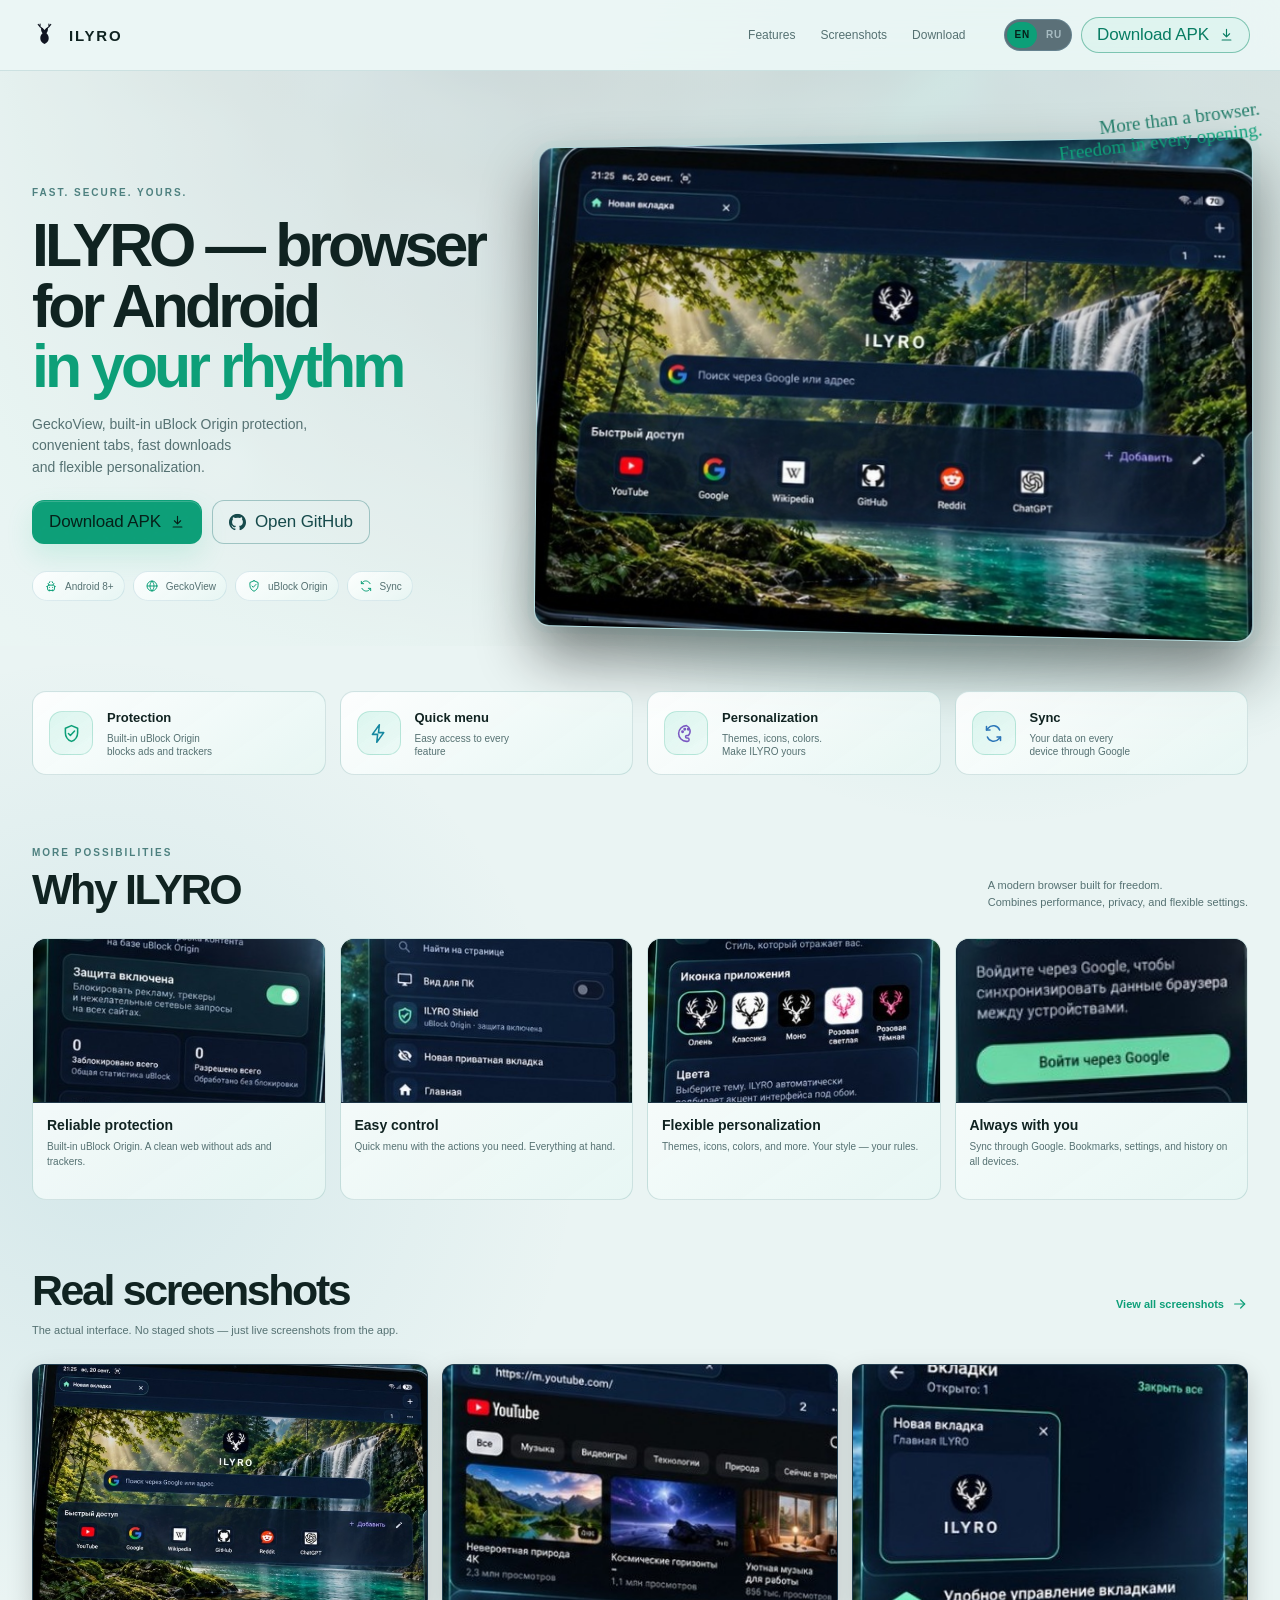
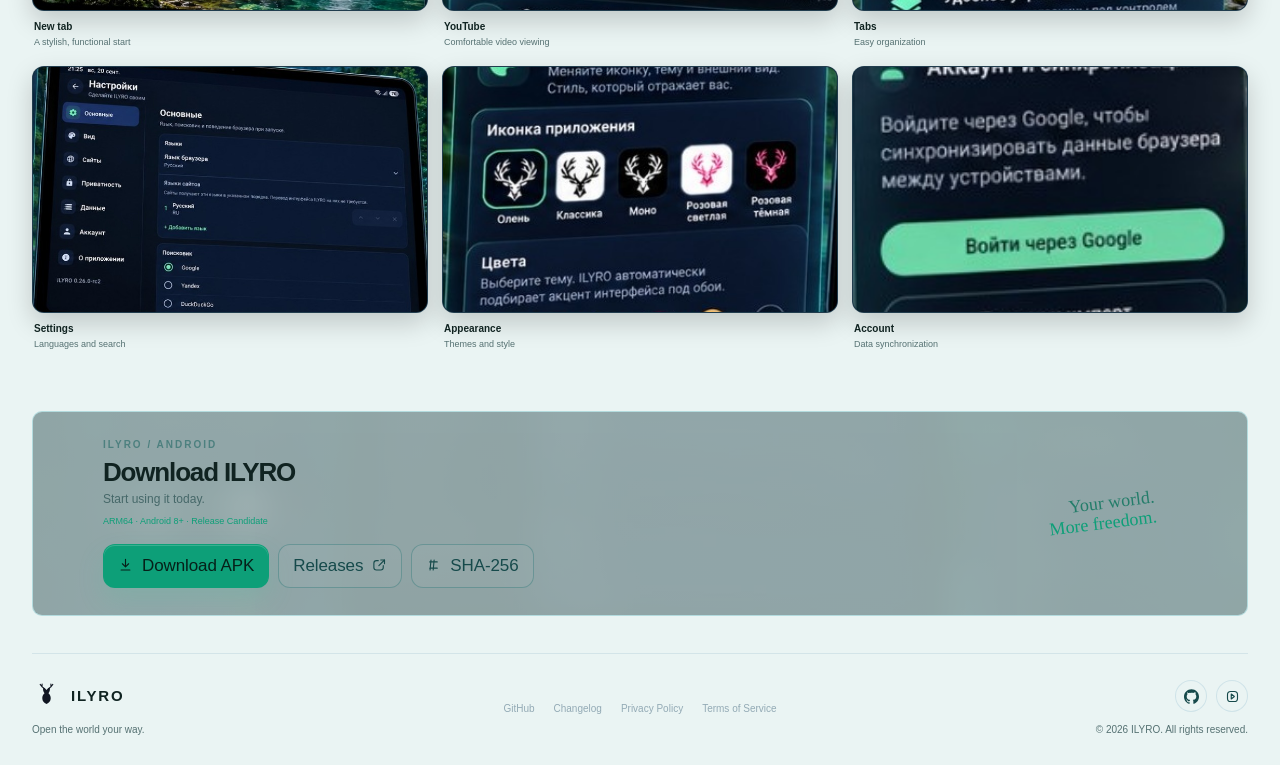
==== docs/index.html @ 834ec8f9 "Make website APK buttons resolve the latest release" ====
<!doctype html>
<html lang="en">
  <head>
    <meta charset="utf-8" />
    <meta name="viewport" content="width=device-width, initial-scale=1" />
    <meta name="theme-color" content="#061723" />
    <meta
      name="description"
      content="ILYRO — an Android browser with GeckoView, built-in uBlock Origin protection, flexible customization, and sync."
      data-i18n-content="meta.description"
    />
    <meta property="og:title" content="ILYRO — a browser in your rhythm" data-i18n-content="meta.ogTitle" />
    <meta
      property="og:description"
      content="A fast, secure, customizable Android browser."
      data-i18n-content="meta.ogDescription"
    />
    <meta property="og:type" content="website" />
    <meta property="og:image" content="assets/ilyro-browser-home.jpg" />
    <meta name="twitter:card" content="summary_large_image" />
    <title data-i18n="meta.title">ILYRO — a browser in your rhythm</title>
    <link rel="icon" href="favicon.svg" type="image/svg+xml" />
    <link rel="stylesheet" href="styles.css?v=20260921-icon-system-1" />
    <script>
      document.documentElement.classList.add('js');
    </script>
  </head>
  <body class="home-page">
    <svg class="icon-sprite" aria-hidden="true" focusable="false">
      <symbol id="icon-download" viewBox="0 0 24 24">
        <path d="M12 3v11"></path><path d="m7 10 5 5 5-5"></path><path d="M5 20h14"></path>
      </symbol>
      <symbol id="icon-arrow-right" viewBox="0 0 24 24">
        <path d="M4 12h15"></path><path d="m13 6 6 6-6 6"></path>
      </symbol>
      <symbol id="icon-arrow-up-right" viewBox="0 0 24 24">
        <path d="M14 4h6v6"></path><path d="m20 4-9 9"></path><path d="M18 13v3a4 4 0 0 1-4 4H7a4 4 0 0 1-4-4v-7a4 4 0 0 1 4-4h3"></path>
      </symbol>
      <symbol id="icon-github" viewBox="0 0 24 24">
        <path fill="currentColor" d="M12 .297c-6.63 0-12 5.373-12 12 0 5.303 3.438 9.8 8.205 11.385.6.113.82-.258.82-.577 0-.285-.01-1.04-.015-2.04-3.338.724-4.042-1.61-4.042-1.61-.546-1.387-1.333-1.756-1.333-1.756-1.089-.744.084-.729.084-.729 1.205.084 1.84 1.236 1.84 1.236 1.07 1.835 2.809 1.305 3.495.998.108-.776.418-1.305.762-1.605-2.665-.3-5.466-1.332-5.466-5.93 0-1.31.465-2.38 1.235-3.22-.135-.303-.54-1.523.105-3.176 0 0 1.005-.322 3.3 1.23a11.5 11.5 0 0 1 3.003-.404c1.02.005 2.045.138 3.003.404 2.28-1.552 3.285-1.23 3.285-1.23.645 1.653.24 2.873.12 3.176.765.84 1.23 1.91 1.23 3.22 0 4.61-2.805 5.625-5.475 5.92.435.375.81 1.096.81 2.21 0 1.595-.015 2.88-.015 3.27 0 .315.21.69.825.57C20.565 22.092 24 17.592 24 12.297c0-6.627-5.373-12-12-12"></path>
      </symbol>
      <symbol id="icon-release" viewBox="0 0 24 24">
        <rect x="4" y="4" width="16" height="16" rx="5"></rect><path d="m10 8 5 4-5 4Z"></path>
      </symbol>
      <symbol id="icon-checksum" viewBox="0 0 24 24">
        <path d="M6 7h12M6 17h12M8 4 6.5 20M13 4l-1.5 16"></path>
      </symbol>
      <symbol id="icon-android" viewBox="0 0 24 24">
        <path d="M8.1 10.5h7.8a2 2 0 0 1 2 2v5.1a2 2 0 0 1-2 2H8.1a2 2 0 0 1-2-2v-5.1a2 2 0 0 1 2-2Z"></path>
        <path d="M8.7 10.2 7 7.5M15.3 10.2 17 7.5M6.1 13H4.6M19.4 13h-1.5M9.2 6.3l.9-1.8M14.8 6.3l-.9-1.8M9.4 14.4h.1M14.5 14.4h.1M9 18.5v2M15 18.5v2"></path>
      </symbol>
      <symbol id="icon-gecko" viewBox="0 0 24 24">
        <circle cx="12" cy="12" r="8.5"></circle>
        <path d="M3.8 12h16.4M12 3.5c2.2 2.3 3.4 5.1 3.4 8.5s-1.2 6.2-3.4 8.5M12 3.5c-2.2 2.3-3.4 5.1-3.4 8.5s1.2 6.2 3.4 8.5"></path>
      </symbol>
      <symbol id="icon-shield" viewBox="0 0 24 24">
        <path d="M12 3 19 6v5c0 4.4-2.7 8.2-7 10-4.3-1.8-7-5.6-7-10V6l7-3Z"></path>
        <path d="m8.5 12 2.2 2.2 4.8-5"></path>
      </symbol>
      <symbol id="icon-bolt" viewBox="0 0 24 24">
        <path d="m13 2-8 11h6l-1 9 8-11h-6l1-9Z"></path>
      </symbol>
      <symbol id="icon-palette" viewBox="0 0 24 24">
        <path d="M12 3a9 9 0 1 0 0 18h1.1a1.9 1.9 0 0 0 0-3.8h-.8a1.4 1.4 0 0 1 0-2.8H14A7 7 0 0 0 12 3Z"></path>
        <circle cx="7.5" cy="10" r=".8"></circle><circle cx="10" cy="7.2" r=".8"></circle><circle cx="14" cy="7.2" r=".8"></circle>
      </symbol>
      <symbol id="icon-sync" viewBox="0 0 24 24">
        <path d="M19 8a7.8 7.8 0 0 0-13.2-2L4 8"></path><path d="M4 4v4h4"></path>
        <path d="M5 16a7.8 7.8 0 0 0 13.2 2L20 16"></path><path d="M20 20v-4h-4"></path>
      </symbol>
    </svg>
    <div class="site-noise" aria-hidden="true"></div>
    <div class="ambient ambient-one" aria-hidden="true"></div>
    <div class="ambient ambient-two" aria-hidden="true"></div>

    <header class="site-header" id="top">
      <div class="header-inner">
        <a class="brand" href="#top" aria-label="ILYRO, home" data-i18n-aria="brand.home">
          <span class="brand-mark" aria-hidden="true">
            <svg viewBox="0 0 48 48" role="img">
              <path d="M24 38.9c-4.4-1.4-7.5-5.2-7.5-10.1 0-3.6 1.4-6.6 4-8.9-2.7-3.4-3.4-7-1.8-10.7 2.1 1.2 3.9 2.8 5.3 4.9 1.4-2.1 3.2-3.7 5.3-4.9 1.6 3.7.9 7.3-1.8 10.7 2.6 2.3 4 5.3 4 8.9 0 4.9-3.1 8.7-7.5 10.1Z" />
              <path class="mark-line" d="M20.7 12.7 16 8.4l-3.2-4.2M27.3 12.7 32 8.4l3.2-4.2M16 8.4l.2-4.8M32 8.4l-.2-4.8" />
              <path class="mark-cut" d="M20.5 25.2c1.1 1.2 2.3 1.8 3.5 1.8s2.4-.6 3.5-1.8" />
            </svg>
          </span>
          <span class="brand-name">ILYRO</span>
        </a>

        <nav class="main-nav" id="main-nav" aria-label="Primary navigation" data-i18n-aria="nav.label">
          <a href="#features" data-i18n="nav.features">Features</a>
          <a href="#screenshots" data-i18n="nav.screenshots">Screenshots</a>
          <a href="#download" data-i18n="nav.download">Download</a>
        </nav>

        <div class="header-actions">
          <div class="language-switcher" role="group" aria-label="Language" data-i18n-aria="language.label">
            <button type="button" data-language="en" aria-pressed="true">EN</button>
            <button type="button" data-language="ru" aria-pressed="false">RU</button>
          </div>
          <button class="icon-button theme-toggle" id="theme-toggle" type="button" aria-label="Theme follows your device" data-i18n-aria="theme.system">
            <svg class="icon icon-sun" viewBox="0 0 24 24" aria-hidden="true">
              <circle cx="12" cy="12" r="3.6"></circle>
              <path d="M12 2v2M12 20v2M4.93 4.93l1.42 1.42M17.65 17.65l1.42 1.42M2 12h2M20 12h2M4.93 19.07l1.42-1.42M17.65 6.35l1.42-1.42"></path>
            </svg>
            <svg class="icon icon-moon" viewBox="0 0 24 24" aria-hidden="true">
              <path d="M20.3 15.1A8.6 8.6 0 0 1 8.9 3.7 8.6 8.6 0 1 0 20.3 15.1Z"></path>
            </svg>
          </button>
          <a class="header-cta" href="#download"><span data-i18n="actions.downloadApk">Download APK</span> <svg class="ui-icon ui-icon-inline" aria-hidden="true"><use href="#icon-download"></use></svg></a>
          <button class="icon-button menu-toggle" id="menu-toggle" type="button" aria-label="Open menu" data-i18n-aria="menu.open" aria-expanded="false" aria-controls="main-nav">
            <span></span><span></span>
          </button>
        </div>
      </div>
    </header>

    <main>
      <section class="reference-hero section-shell reveal is-visible" aria-labelledby="hero-title">
        <div class="reference-hero-copy">
          <p class="reference-overline" data-i18n="hero.overline">FAST. SECURE. YOURS.</p>
          <h1 id="hero-title" data-i18n="hero.title" data-i18n-mode="html">ILYRO — browser<br />for Android<br /><span>in your rhythm</span></h1>
          <p class="reference-lead" data-i18n="hero.lead" data-i18n-mode="html">GeckoView, built-in uBlock Origin protection,<br />convenient tabs, fast downloads<br />and flexible personalization.</p>
          <div class="hero-actions">
            <a class="button button-primary" href="https://github.com/germ85402-ops/ilyro-browser/releases" data-latest-apk-link="true" target="_blank" rel="noreferrer"><span data-i18n="actions.downloadApk">Download APK</span> <svg class="ui-icon ui-icon-inline" aria-hidden="true"><use href="#icon-download"></use></svg></a>
            <a class="button button-outline" href="https://github.com/germ85402-ops/ilyro-browser" target="_blank" rel="noreferrer"><svg class="ui-icon ui-icon-github github-mark" aria-hidden="true"><use href="#icon-github"></use></svg> <span data-i18n="actions.openGithub">Open GitHub</span></a>
          </div>
          <div class="hero-tags" aria-label="Key features" data-i18n-aria="hero.tagsLabel">
            <span><i class="tag-icon tag-android" aria-hidden="true"><svg class="ui-icon" aria-hidden="true"><use href="#icon-android"></use></svg></i> Android 8+</span>
            <span><i class="tag-icon tag-gecko" aria-hidden="true"><svg class="ui-icon" aria-hidden="true"><use href="#icon-gecko"></use></svg></i> GeckoView</span>
            <span><i class="tag-icon tag-shield" aria-hidden="true"><svg class="ui-icon" aria-hidden="true"><use href="#icon-shield"></use></svg></i> uBlock Origin</span>
            <span><i class="tag-icon tag-sync" aria-hidden="true"><svg class="ui-icon" aria-hidden="true"><use href="#icon-sync"></use></svg></i> Sync</span>
          </div>
        </div>

        <div class="reference-hero-art" aria-label="ILYRO browser home screen" data-i18n-aria="hero.artLabel">
          <img src="assets/ilyro-site-hero.jpg" alt="ILYRO browser home screen with waterfall background" data-i18n-alt="hero.artAlt" fetchpriority="high" />
          <p class="hero-note" data-i18n="hero.note" data-i18n-mode="html">More than a browser.<br /><span>Freedom in every opening.</span></p>
        </div>
      </section>

      <section class="benefit-strip section-shell reveal is-visible" aria-label="Key features" data-i18n-aria="benefits.label">
        <article class="benefit-card"><span class="benefit-icon benefit-icon-shield" aria-hidden="true"><svg class="ui-icon" aria-hidden="true"><use href="#icon-shield"></use></svg></span><div><strong data-i18n="benefits.shield.title">Protection</strong><small data-i18n="benefits.shield.copy" data-i18n-mode="html">Built-in uBlock Origin<br />blocks ads and trackers</small></div></article>
        <article class="benefit-card"><span class="benefit-icon benefit-icon-bolt" aria-hidden="true"><svg class="ui-icon" aria-hidden="true"><use href="#icon-bolt"></use></svg></span><div><strong data-i18n="benefits.menu.title">Quick menu</strong><small data-i18n="benefits.menu.copy" data-i18n-mode="html">Easy access to every<br />feature</small></div></article>
        <article class="benefit-card"><span class="benefit-icon benefit-icon-palette" aria-hidden="true"><svg class="ui-icon" aria-hidden="true"><use href="#icon-palette"></use></svg></span><div><strong data-i18n="benefits.custom.title">Personalization</strong><small data-i18n="benefits.custom.copy" data-i18n-mode="html">Themes, icons, colors.<br />Make ILYRO yours</small></div></article>
        <article class="benefit-card"><span class="benefit-icon benefit-icon-sync" aria-hidden="true"><svg class="ui-icon" aria-hidden="true"><use href="#icon-sync"></use></svg></span><div><strong data-i18n="benefits.sync.title">Sync</strong><small data-i18n="benefits.sync.copy" data-i18n-mode="html">Your data on every<br />device through Google</small></div></article>
      </section>

      <section class="reference-section section-shell reveal is-visible" id="features" aria-labelledby="features-title">
        <div class="reference-heading">
          <div><p class="reference-kicker" data-i18n="features.kicker">MORE POSSIBILITIES</p><h2 id="features-title" data-i18n="features.title">Why ILYRO</h2></div>
          <p data-i18n="features.intro" data-i18n-mode="html">A modern browser built for freedom.<br />Combines performance, privacy, and flexible settings.</p>
        </div>
        <div class="why-grid">
          <article class="why-card"><img src="assets/ilyro-shot-shield.jpg" alt="ILYRO Shield panel" data-i18n-alt="features.shield.alt" /><h3 data-i18n="features.shield.title">Reliable protection</h3><p data-i18n="features.shield.copy">Built-in uBlock Origin. A clean web without ads and trackers.</p></article>
          <article class="why-card"><img src="assets/ilyro-shot-menu.jpg" alt="ILYRO quick menu" data-i18n-alt="features.menu.alt" /><h3 data-i18n="features.menu.title">Easy control</h3><p data-i18n="features.menu.copy">Quick menu with the actions you need. Everything at hand.</p></article>
          <article class="why-card"><img src="assets/ilyro-shot-appearance.jpg" alt="ILYRO appearance settings" data-i18n-alt="features.custom.alt" /><h3 data-i18n="features.custom.title">Flexible personalization</h3><p data-i18n="features.custom.copy">Themes, icons, colors, and more. Your style — your rules.</p></article>
          <article class="why-card"><img src="assets/ilyro-shot-account.jpg" alt="ILYRO account and sync" data-i18n-alt="features.sync.alt" /><h3 data-i18n="features.sync.title">Always with you</h3><p data-i18n="features.sync.copy">Sync through Google. Bookmarks, settings, and history on all devices.</p></article>
        </div>
      </section>

      <section class="reference-section real-screenshots section-shell reveal is-visible" id="screenshots" aria-labelledby="screenshots-title">
        <div class="reference-heading screenshots-heading">
          <div><h2 id="screenshots-title" data-i18n="screenshots.title">Real screenshots</h2><p data-i18n="screenshots.intro">The actual interface. No staged shots — just live screenshots from the app.</p></div>
          <a class="section-link" href="https://github.com/germ85402-ops/ilyro-browser/tree/main/docs/assets" target="_blank" rel="noreferrer"><span data-i18n="screenshots.link">View all screenshots</span> <svg class="ui-icon section-arrow" aria-hidden="true"><use href="#icon-arrow-right"></use></svg></a>
        </div>
        <div class="reference-shot-grid">
          <figure class="reference-shot"><img src="assets/ilyro-site-hero.jpg" alt="ILYRO new tab" data-i18n-alt="screenshots.newTab.alt" /><figcaption><strong data-i18n="screenshots.newTab.title">New tab</strong><span data-i18n="screenshots.newTab.copy">A stylish, functional start</span></figcaption></figure>
          <figure class="reference-shot"><img src="assets/ilyro-shot-youtube.jpg" alt="YouTube in ILYRO" data-i18n-alt="screenshots.youtube.alt" /><figcaption><strong data-i18n="screenshots.youtube.title">YouTube</strong><span data-i18n="screenshots.youtube.copy">Comfortable video viewing</span></figcaption></figure>
          <figure class="reference-shot"><img src="assets/ilyro-shot-tabs.jpg" alt="ILYRO tabs" data-i18n-alt="screenshots.tabs.alt" /><figcaption><strong data-i18n="screenshots.tabs.title">Tabs</strong><span data-i18n="screenshots.tabs.copy">Easy organization</span></figcaption></figure>
          <figure class="reference-shot"><img src="assets/ilyro-shot-settings.jpg" alt="ILYRO settings" data-i18n-alt="screenshots.settings.alt" /><figcaption><strong data-i18n="screenshots.settings.title">Settings</strong><span data-i18n="screenshots.settings.copy">Languages and search</span></figcaption></figure>
          <figure class="reference-shot"><img src="assets/ilyro-shot-appearance.jpg" alt="ILYRO appearance" data-i18n-alt="screenshots.appearance.alt" /><figcaption><strong data-i18n="screenshots.appearance.title">Appearance</strong><span data-i18n="screenshots.appearance.copy">Themes and style</span></figcaption></figure>
          <figure class="reference-shot"><img src="assets/ilyro-shot-account.jpg" alt="ILYRO account" data-i18n-alt="screenshots.account.alt" /><figcaption><strong data-i18n="screenshots.account.title">Account</strong><span data-i18n="screenshots.account.copy">Data synchronization</span></figcaption></figure>
        </div>
      </section>

      <section class="reference-download section-shell reveal is-visible" id="download" aria-labelledby="download-title">
        <div class="download-backdrop" aria-hidden="true"></div>
        <div class="download-copy"><p class="reference-kicker">ILYRO / ANDROID</p><h2 id="download-title" data-i18n="download.title">Download ILYRO</h2><p data-i18n="download.lead">Start using it today.</p><small>ARM64 · Android 8+ · Release Candidate</small><div class="download-actions"><a class="button button-primary" href="https://github.com/germ85402-ops/ilyro-browser/releases" data-latest-apk-link="true" target="_blank" rel="noreferrer"><svg class="ui-icon ui-icon-inline" aria-hidden="true"><use href="#icon-download"></use></svg><span data-i18n="actions.downloadApk">Download APK</span></a><a class="button button-outline" href="https://github.com/germ85402-ops/ilyro-browser/releases" target="_blank" rel="noreferrer"><span data-i18n="download.releases">Releases</span><svg class="ui-icon ui-icon-inline" aria-hidden="true"><use href="#icon-arrow-up-right"></use></svg></a><a class="button button-outline" href="https://github.com/germ85402-ops/ilyro-browser/releases/latest" target="_blank" rel="noreferrer"><svg class="ui-icon ui-icon-inline" aria-hidden="true"><use href="#icon-checksum"></use></svg><span data-i18n="download.sha">SHA-256</span></a></div></div>
        <p class="download-note" data-i18n="download.note" data-i18n-mode="html">Your world.<br /><span>More freedom.</span></p>
      </section>
    </main>

    <footer class="site-footer section-shell reference-footer">
      <div class="footer-intro"><a class="brand footer-brand" href="#top" aria-label="ILYRO, back to top" data-i18n-aria="brand.top"><span class="brand-mark" aria-hidden="true"><svg viewBox="0 0 48 48"><path d="M24 38.9c-4.4-1.4-7.5-5.2-7.5-10.1 0-3.6 1.4-6.6 4-8.9-2.7-3.4-3.4-7-1.8-10.7 2.1 1.2 3.9 2.8 5.3 4.9 1.4-2.1 3.2-3.7 5.3-4.9 1.6 3.7.9 7.3-1.8 10.7 2.6 2.3 4 5.3 4 8.9 0 4.9-3.1 8.7-7.5 10.1Z" /><path class="mark-line" d="M20.7 12.7 16 8.4l-3.2-4.2M27.3 12.7 32 8.4l3.2-4.2M16 8.4l.2-4.8M32 8.4l-.2-4.8" /><path class="mark-cut" d="M20.5 25.2c1.1 1.2 2.3 1.8 3.5-1.8" /></svg></span><span class="brand-name">ILYRO</span></a><p data-i18n="footer.tagline">Open the world your way.</p></div>
      <div class="footer-links"><a href="https://github.com/germ85402-ops/ilyro-browser" target="_blank" rel="noreferrer">GitHub</a><a href="https://github.com/germ85402-ops/ilyro-browser/blob/main/CHANGELOG.md" target="_blank" rel="noreferrer">Changelog</a><a href="privacy.html" data-i18n="footer.privacy">Privacy Policy</a><a href="terms.html" data-i18n="footer.terms">Terms of Service</a></div>
      <div class="footer-end"><div class="footer-social" aria-label="Project links" data-i18n-aria="footer.social"><a href="https://github.com/germ85402-ops/ilyro-browser" target="_blank" rel="noreferrer" aria-label="GitHub"><svg class="ui-icon ui-icon-github" aria-hidden="true"><use href="#icon-github"></use></svg></a><a href="https://github.com/germ85402-ops/ilyro-browser/releases" target="_blank" rel="noreferrer" aria-label="Releases"><svg class="ui-icon" aria-hidden="true"><use href="#icon-release"></use></svg></a></div><div class="footer-copy">© <span id="year"></span> ILYRO. <span data-i18n="footer.rights">All rights reserved.</span></div></div>
    </footer>

    <script src="script.js?v=20260921-icon-system-1"></script>
  </body>
</html>
---- docs/styles.css ----
:root {
  color-scheme: dark;
  --bg: #080a0f;
  --bg-soft: #0d1118;
  --surface: rgba(17, 22, 32, 0.78);
  --surface-strong: #121824;
  --surface-light: #f4f6fa;
  --line: rgba(255, 255, 255, 0.1);
  --line-strong: rgba(255, 255, 255, 0.17);
  --text: #f5f7fb;
  --muted: #9da6b7;
  --muted-strong: #c2c9d5;
  --blue: #6e91ff;
  --blue-bright: #87a5ff;
  --purple: #a78bfa;
  --pink: #ef8db6;
  --cyan: #66d8e7;
  --yellow: #e7c87b;
  --radius-xl: 32px;
  --radius-lg: 24px;
  --radius-md: 16px;
  --shadow: 0 32px 90px rgba(0, 0, 0, 0.34);
  --max-width: 1216px;
}

:root[data-theme='light'] {
  color-scheme: light;
  --bg: #f5f7fb;
  --bg-soft: #edf1f7;
  --surface: rgba(255, 255, 255, 0.72);
  --surface-strong: #ffffff;
  --surface-light: #0e1420;
  --line: rgba(13, 21, 36, 0.11);
  --line-strong: rgba(13, 21, 36, 0.18);
  --text: #101521;
  --muted: #5f697a;
  --muted-strong: #3e4859;
  --blue: #4d6fe5;
  --blue-bright: #3e5fd2;
  --purple: #8059df;
  --pink: #ce568c;
  --cyan: #2a9eae;
  --yellow: #ad7b1b;
  --shadow: 0 32px 80px rgba(38, 51, 77, 0.14);
}

* {
  box-sizing: border-box;
}

html {
  scroll-behavior: smooth;
  background: var(--bg);
}

body {
  min-width: 320px;
  margin: 0;
  overflow-x: hidden;
  background:
    radial-gradient(circle at 73% 7%, rgba(94, 113, 255, 0.12), transparent 25rem),
    radial-gradient(circle at 6% 32%, rgba(136, 88, 243, 0.08), transparent 22rem),
    var(--bg);
  color: var(--text);
  font-family: Inter, ui-sans-serif, -apple-system, BlinkMacSystemFont, "Segoe UI", sans-serif;
  font-size: 16px;
  line-height: 1.55;
  transition: background 260ms ease, color 260ms ease;
}

body::selection {
  background: rgba(110, 145, 255, 0.35);
}

a {
  color: inherit;
  text-decoration: none;
}

button,
a {
  -webkit-tap-highlight-color: transparent;
}

button {
  color: inherit;
  font: inherit;
}

.site-noise {
  position: fixed;
  z-index: 10;
  inset: 0;
  pointer-events: none;
  opacity: 0.035;
  background-image: url("data:image/svg+xml,%3Csvg viewBox='0 0 180 180' xmlns='http://www.w3.org/2000/svg'%3E%3Cfilter id='n'%3E%3CfeTurbulence type='fractalNoise' baseFrequency='.9' numOctaves='3' stitchTiles='stitch'/%3E%3C/filter%3E%3Crect width='100%25' height='100%25' filter='url(%23n)' opacity='.5'/%3E%3C/svg%3E");
  mix-blend-mode: soft-light;
}

.ambient {
  position: absolute;
  z-index: -1;
  width: 30rem;
  height: 30rem;
  pointer-events: none;
  border-radius: 50%;
  filter: blur(70px);
  opacity: 0.16;
}

.ambient-one {
  top: 21rem;
  left: 0;
  background: #536dff;
}

.ambient-two {
  top: 112rem;
  right: 0;
  background: #b15fff;
}

@media (max-width: 620px) {
  .ambient {
    width: min(30rem, 100vw);
    height: min(30rem, 100vw);
  }
}

.section-shell {
  width: min(calc(100% - 48px), var(--max-width));
  margin-right: auto;
  margin-left: auto;
}

.site-header {
  position: sticky;
  z-index: 20;
  top: 0;
  border-bottom: 1px solid transparent;
  background: color-mix(in srgb, var(--bg) 76%, transparent);
  backdrop-filter: blur(20px);
  transition: border-color 200ms ease, background 200ms ease;
}

.site-header.is-scrolled {
  border-color: var(--line);
}

.header-inner {
  display: flex;
  min-height: 78px;
  align-items: center;
  justify-content: space-between;
  gap: 22px;
  width: min(calc(100% - 48px), var(--max-width));
  margin: 0 auto;
}

.brand {
  display: inline-flex;
  align-items: center;
  gap: 10px;
  flex-shrink: 0;
  font-size: 15px;
  font-weight: 800;
  letter-spacing: 0.17em;
}

.brand-mark {
  display: grid;
  width: 31px;
  height: 31px;
  place-items: center;
  border: 1px solid var(--line-strong);
  border-radius: 10px;
  background: linear-gradient(145deg, rgba(255,255,255,0.15), rgba(255,255,255,0.03));
  color: var(--text);
  box-shadow: inset 0 1px 0 rgba(255,255,255,0.12);
}

.brand-mark svg {
  width: 23px;
  height: 23px;
  overflow: visible;
  fill: currentColor;
}

.brand-mark .mark-line,
.brand-mark .mark-cut {
  fill: none;
  stroke: currentColor;
  stroke-linecap: round;
  stroke-linejoin: round;
  stroke-width: 1.9;
}

.brand-mark .mark-cut {
  stroke-width: 1.25;
}

.brand-name {
  line-height: 1;
}

.main-nav {
  display: flex;
  align-items: center;
  gap: 30px;
  margin-left: auto;
  margin-right: 20px;
  color: var(--muted);
  font-size: 14px;
}

.main-nav a {
  position: relative;
  padding: 8px 0;
  transition: color 180ms ease;
}

.main-nav a::after {
  position: absolute;
  right: 0;
  bottom: 1px;
  left: 0;
  height: 1px;
  background: var(--text);
  content: "";
  transform: scaleX(0);
  transform-origin: right;
  transition: transform 180ms ease;
}

.main-nav a:hover,
.main-nav a:focus-visible {
  color: var(--text);
}

.main-nav a:hover::after,
.main-nav a:focus-visible::after {
  transform: scaleX(1);
  transform-origin: left;
}

.header-actions {
  display: flex;
  align-items: center;
  gap: 10px;
}

.icon-button {
  display: grid;
  width: 38px;
  height: 38px;
  padding: 0;
  place-items: center;
  border: 1px solid var(--line);
  border-radius: 50%;
  background: transparent;
  cursor: pointer;
  transition: border-color 180ms ease, background 180ms ease, transform 180ms ease;
}

.icon-button:hover,
.icon-button:focus-visible {
  border-color: var(--line-strong);
  background: var(--surface);
  transform: translateY(-1px);
}

.icon {
  width: 16px;
  height: 16px;
  fill: none;
  stroke: currentColor;
  stroke-linecap: round;
  stroke-linejoin: round;
  stroke-width: 1.6;
}

.icon-moon {
  display: none;
  fill: currentColor;
  stroke: none;
}

:root[data-theme='light'] .icon-sun {
  display: none;
}

:root[data-theme='light'] .icon-moon {
  display: block;
}

.header-cta,
.button {
  display: inline-flex;
  min-height: 43px;
  align-items: center;
  justify-content: center;
  gap: 10px;
  border: 1px solid transparent;
  border-radius: 999px;
  padding: 0 18px;
  font-size: 14px;
  font-weight: 650;
  letter-spacing: -0.01em;
  transition: transform 180ms ease, border-color 180ms ease, background 180ms ease, box-shadow 180ms ease;
}

.header-cta {
  min-height: 38px;
  border-color: var(--line);
  color: var(--muted-strong);
  font-size: 13px;
}

.header-cta span,
.button span {
  font-size: 17px;
  font-weight: 400;
  line-height: 0;
}

.header-cta:hover,
.header-cta:focus-visible {
  border-color: var(--line-strong);
  color: var(--text);
  transform: translateY(-1px);
}

.menu-toggle {
  display: none;
  position: relative;
  border-radius: 11px;
}

.menu-toggle span {
  position: absolute;
  width: 15px;
  height: 1px;
  background: currentColor;
  transition: transform 180ms ease;
}

.menu-toggle span:first-child {
  transform: translateY(-3px);
}

.menu-toggle span:last-child {
  transform: translateY(3px);
}

.menu-toggle[aria-expanded='true'] span:first-child {
  transform: rotate(45deg);
}

.menu-toggle[aria-expanded='true'] span:last-child {
  transform: rotate(-45deg);
}

.hero {
  display: grid;
  min-height: 705px;
  grid-template-columns: minmax(0, 0.85fr) minmax(560px, 1.15fr);
  align-items: center;
  gap: 28px;
  padding-top: 76px;
  padding-bottom: 76px;
}

.hero-copy {
  position: relative;
  z-index: 2;
  padding-bottom: 12px;
}

.eyebrow {
  display: flex;
  align-items: center;
  gap: 9px;
  margin-bottom: 23px;
  color: var(--muted);
  font-size: 11px;
  font-weight: 700;
  letter-spacing: 0.14em;
  line-height: 1.2;
  text-transform: uppercase;
}

.eyebrow-dot {
  display: inline-block;
  width: 7px;
  height: 7px;
  border-radius: 50%;
  background: var(--blue-bright);
  box-shadow: 0 0 0 4px rgba(110, 145, 255, 0.11), 0 0 18px rgba(110, 145, 255, 0.7);
}

.hero h1,
.section-heading h2,
.experience-copy h2,
.privacy-copy h2,
.project-section h2 {
  margin: 0;
  letter-spacing: -0.065em;
  font-weight: 650;
}

.hero h1 {
  max-width: 600px;
  font-size: clamp(4rem, 7vw, 6.55rem);
  line-height: 0.95;
}

.hero h1 span,
.section-heading h2 span,
.experience-copy h2 span,
.privacy-copy h2 span,
.project-section h2 span {
  background: linear-gradient(100deg, var(--blue-bright), var(--purple) 52%, var(--pink));
  -webkit-background-clip: text;
  background-clip: text;
  color: transparent;
}

.hero-lead {
  max-width: 510px;
  margin: 28px 0 0;
  color: var(--muted);
  font-size: 18px;
  line-height: 1.65;
}

.hero-actions,
.project-actions {
  display: flex;
  flex-wrap: wrap;
  align-items: center;
  gap: 11px;
  margin-top: 32px;
}

.button-primary {
  background: var(--text);
  color: var(--bg);
  box-shadow: 0 10px 28px rgba(0, 0, 0, 0.22);
}

.button-primary:hover,
.button-primary:focus-visible {
  box-shadow: 0 14px 36px rgba(110, 145, 255, 0.24);
  transform: translateY(-2px);
}

.button-quiet,
.button-outline {
  border-color: var(--line);
  color: var(--muted-strong);
}

.button-quiet:hover,
.button-quiet:focus-visible,
.button-outline:hover,
.button-outline:focus-visible {
  border-color: var(--line-strong);
  background: var(--surface);
  color: var(--text);
  transform: translateY(-2px);
}

.hero-meta {
  display: flex;
  flex-wrap: wrap;
  gap: 13px 18px;
  margin-top: 42px;
  color: var(--muted);
  font-size: 12px;
}

.hero-meta span {
  display: inline-flex;
  align-items: center;
  gap: 7px;
}

.hero-meta i {
  display: inline-block;
  width: 5px;
  height: 5px;
  border-radius: 50%;
  background: #6ed6ac;
  box-shadow: 0 0 10px rgba(110, 214, 172, 0.8);
}

.hero-visual {
  position: relative;
  min-height: 565px;
  align-self: stretch;
  display: grid;
  place-items: center;
}

.hero-glow {
  position: absolute;
  width: 20rem;
  height: 20rem;
  border-radius: 50%;
  filter: blur(46px);
  opacity: 0.22;
}

.hero-glow-left {
  top: 26%;
  left: 4%;
  background: #5d6bff;
}

.hero-glow-right {
  right: 2%;
  bottom: 12%;
  background: #bd67dc;
}

.browser-device {
  position: relative;
  z-index: 2;
  width: min(100%, 635px);
  overflow: hidden;
  border: 1px solid rgba(255,255,255,0.19);
  border-radius: 29px;
  background: #101620;
  box-shadow: 0 45px 90px rgba(0, 0, 0, 0.39), 0 0 0 8px rgba(255, 255, 255, 0.025);
  transform: perspective(1400px) rotateY(-7deg) rotateX(3deg) rotateZ(1deg);
  transition: transform 500ms cubic-bezier(.2,.8,.2,1), box-shadow 500ms ease;
}

.browser-device:hover {
  box-shadow: 0 55px 110px rgba(0, 0, 0, 0.48), 0 0 0 8px rgba(255, 255, 255, 0.035);
  transform: perspective(1400px) rotateY(-2deg) rotateX(1deg) rotateZ(0deg) translateY(-5px);
}

.device-topline {
  display: flex;
  height: 34px;
  align-items: center;
  justify-content: space-between;
  padding: 0 16px;
  border-bottom: 1px solid rgba(255,255,255,0.06);
  color: #667386;
  font-size: 8px;
  letter-spacing: 0.13em;
}

.window-dots {
  display: flex;
  gap: 5px;
}

.window-dots span {
  width: 5px;
  height: 5px;
  border-radius: 50%;
  background: #3e4858;
}

.device-label {
  margin-left: 20px;
}

.device-signal {
  color: #6ed6ac;
  letter-spacing: 0.04em;
}

.browser-tabs {
  display: flex;
  height: 42px;
  align-items: end;
  gap: 5px;
  padding: 0 12px;
  background: #0c1118;
}

.browser-tab,
.browser-tab-add {
  border: 0;
  cursor: pointer;
}

.browser-tab {
  display: inline-flex;
  min-width: 135px;
  height: 31px;
  align-items: center;
  gap: 8px;
  border-radius: 8px 8px 0 0;
  padding: 0 10px;
  background: transparent;
  color: #657084;
  font-size: 10px;
  text-align: left;
  transition: color 180ms ease, background 180ms ease;
}

.browser-tab.is-active {
  background: #17202e;
  color: #dce3ee;
}

.browser-tab:hover {
  color: #f3f5f8;
}

.browser-tab b {
  margin-left: auto;
  color: #697486;
  font-weight: 400;
  font-size: 14px;
}

.tab-favicon {
  display: grid;
  width: 16px;
  height: 16px;
  place-items: center;
  border-radius: 5px;
  background: #eef1f6;
  color: #182233;
  font-size: 8px;
  font-weight: 800;
}

.tab-favicon-blue {
  background: #6e91ff;
  color: #101620;
}

.browser-tab-add {
  width: 28px;
  height: 31px;
  background: transparent;
  color: #7c8797;
  font-size: 18px;
}

.browser-toolbar {
  display: flex;
  height: 51px;
  align-items: center;
  gap: 7px;
  padding: 0 13px;
  border-top: 1px solid rgba(255,255,255,0.05);
  background: #141c28;
}

.toolbar-icon {
  min-width: 23px;
  border: 0;
  background: transparent;
  color: #b8c2d0;
  cursor: pointer;
  font-size: 21px;
  line-height: 1;
}

.toolbar-icon-muted {
  color: #536072;
}

.omnibox {
  display: flex;
  height: 30px;
  flex: 1;
  align-items: center;
  gap: 7px;
  border: 1px solid rgba(255,255,255,0.08);
  border-radius: 8px;
  padding: 0 9px;
  background: #0c121b;
  color: #b5bfcc;
  font-size: 10px;
}

.lock-icon {
  color: #6ed6ac;
  font-size: 15px;
  transform: rotate(-30deg);
}

.omnibox-star {
  margin-left: auto;
  color: #607086;
  font-size: 15px;
}

.browser-page {
  position: relative;
  min-height: 404px;
  overflow: hidden;
  background:
    radial-gradient(circle at 78% 30%, rgba(108, 136, 255, 0.21), transparent 12rem),
    radial-gradient(circle at 20% 95%, rgba(173, 93, 237, 0.14), transparent 14rem),
    linear-gradient(145deg, #161f2d, #0e151f 62%, #131828);
}

.page-orbit {
  position: absolute;
  border: 1px solid rgba(153, 170, 255, 0.12);
  border-radius: 50%;
  transform: rotate(-20deg);
}

.page-orbit-one {
  top: -12rem;
  right: -4rem;
  width: 32rem;
  height: 32rem;
}

.page-orbit-two {
  top: -8rem;
  right: -2rem;
  width: 24rem;
  height: 24rem;
  border-color: rgba(239, 141, 182, 0.13);
}

.page-topline,
.browser-bottomline {
  position: relative;
  z-index: 1;
  display: flex;
  align-items: center;
  justify-content: space-between;
  padding: 22px 28px;
  color: #738095;
  font-size: 8px;
  letter-spacing: 0.14em;
}

.private-label {
  display: inline-flex;
  align-items: center;
  gap: 6px;
  color: #9aa8ff;
}

.private-label i {
  width: 5px;
  height: 5px;
  border-radius: 50%;
  background: #8ba3ff;
  box-shadow: 0 0 10px #8ba3ff;
}

.page-content {
  position: relative;
  z-index: 1;
  max-width: 470px;
  padding: 64px 30px 44px;
}

.page-kicker {
  color: #8ca3ff;
  font-size: 8px;
  font-weight: 700;
  letter-spacing: 0.18em;
}

.page-content h2 {
  margin: 17px 0 14px;
  color: #f3f6fa;
  font-size: clamp(32px, 4.5vw, 51px);
  font-weight: 580;
  letter-spacing: -0.07em;
  line-height: 0.99;
}

.page-content h2 em {
  background: linear-gradient(105deg, #a7baff, #cd8eff 65%, #ed9fc6);
  -webkit-background-clip: text;
  background-clip: text;
  color: transparent;
  font-style: normal;
}

.page-content p {
  max-width: 280px;
  margin: 0;
  color: #8894a7;
  font-size: 12px;
  line-height: 1.65;
}

.mockup-cards {
  display: flex;
  gap: 8px;
  margin-top: 32px;
}

.mockup-card {
  display: grid;
  min-width: 126px;
  grid-template-columns: auto 1fr;
  gap: 2px 7px;
  border: 1px solid rgba(255,255,255,0.08);
  border-radius: 9px;
  padding: 9px;
  background: rgba(255,255,255,0.045);
  color: #8390a4;
  font-size: 9px;
}

.mockup-card strong {
  grid-column: 2;
  color: #e0e6f0;
  font-size: 11px;
  font-weight: 650;
}

.mockup-card-icon {
  grid-row: span 2;
  color: #82a0ff;
  font-size: 16px;
}

.icon-purple {
  color: #d18dff;
}

.mockup-card-main {
  border-color: rgba(119, 151, 255, 0.23);
  background: rgba(109, 142, 255, 0.1);
}

.browser-bottomline {
  padding-top: 15px;
  padding-bottom: 17px;
  border-top: 1px solid rgba(255,255,255,0.06);
  color: #647186;
  letter-spacing: 0.05em;
}

.floating-card {
  position: absolute;
  z-index: 3;
  display: flex;
  align-items: center;
  gap: 9px;
  border: 1px solid var(--line-strong);
  border-radius: 14px;
  padding: 10px 12px;
  background: color-mix(in srgb, var(--surface-strong) 82%, transparent);
  box-shadow: 0 18px 40px rgba(0,0,0,0.25);
  backdrop-filter: blur(16px);
}

.floating-shield {
  right: -4px;
  bottom: 92px;
  animation: float-card 5s ease-in-out infinite;
}

.floating-tabs {
  top: 76px;
  left: -21px;
  animation: float-card 5.5s ease-in-out -1.2s infinite;
}

.floating-icon,
.floating-number {
  display: grid;
  width: 27px;
  height: 27px;
  place-items: center;
  border-radius: 9px;
  background: rgba(110,145,255,0.15);
  color: #9eafff;
  font-size: 14px;
}

.floating-number {
  background: rgba(239,141,182,0.14);
  color: #efa9c7;
  font-size: 10px;
  font-weight: 700;
}

.floating-card div {
  display: grid;
  gap: 1px;
}

.floating-card strong {
  color: var(--text);
  font-size: 11px;
  font-weight: 650;
  white-space: nowrap;
}

.floating-card small {
  color: var(--muted);
  font-size: 9px;
  white-space: nowrap;
}

.status-pill {
  margin-left: 6px;
  color: #6ed6ac;
  font-size: 8px;
  font-weight: 800;
  letter-spacing: 0.12em;
}

@keyframes float-card {
  0%, 100% { transform: translateY(0); }
  50% { transform: translateY(-8px); }
}

.signal-band {
  display: flex;
  min-height: 93px;
  align-items: center;
  justify-content: space-between;
  gap: 25px;
  border-top: 1px solid var(--line);
  border-bottom: 1px solid var(--line);
}

.signal-title {
  color: var(--muted);
  font-size: 12px;
  letter-spacing: 0.08em;
  text-transform: uppercase;
}

.signal-items {
  display: flex;
  flex: 1;
  justify-content: flex-end;
  gap: clamp(22px, 4vw, 68px);
}

.signal-items span {
  display: grid;
  gap: 3px;
}

.signal-items b {
  color: var(--muted-strong);
  font-size: 10px;
  font-weight: 750;
  letter-spacing: 0.12em;
}

.signal-items small {
  color: var(--muted);
  font-size: 11px;
}

.content-section {
  padding-top: 152px;
  padding-bottom: 152px;
}

.section-heading {
  display: flex;
  align-items: end;
  justify-content: space-between;
  gap: 50px;
  margin-bottom: 57px;
}

.section-heading .eyebrow {
  margin-bottom: 18px;
}

.section-heading h2,
.experience-copy h2,
.privacy-copy h2 {
  font-size: clamp(2.8rem, 5vw, 4.7rem);
  line-height: 0.98;
}

.section-heading > p {
  max-width: 370px;
  margin: 0 0 3px;
  color: var(--muted);
  font-size: 16px;
  line-height: 1.65;
}

.feature-grid {
  display: grid;
  grid-template-columns: repeat(3, minmax(0, 1fr));
  gap: 12px;
}

.feature-card {
  position: relative;
  min-height: 324px;
  overflow: hidden;
  border: 1px solid var(--line);
  border-radius: var(--radius-lg);
  padding: 28px;
  background: linear-gradient(145deg, color-mix(in srgb, var(--surface) 82%, transparent), color-mix(in srgb, var(--surface) 42%, transparent));
  transition: transform 260ms ease, border-color 260ms ease, background 260ms ease;
}

.feature-card:hover {
  border-color: var(--line-strong);
  background: linear-gradient(145deg, color-mix(in srgb, var(--surface) 96%, transparent), color-mix(in srgb, var(--surface) 55%, transparent));
  transform: translateY(-5px);
}

.feature-card-wide {
  grid-column: span 2;
}

.feature-card-dark {
  border-color: rgba(126, 150, 255, 0.18);
  background: linear-gradient(145deg, #151c31, #101522);
}

.feature-number {
  position: absolute;
  top: 29px;
  right: 28px;
  color: var(--muted);
  font-size: 10px;
  font-weight: 700;
  letter-spacing: 0.13em;
}

.feature-icon {
  display: grid;
  width: 41px;
  height: 41px;
  place-items: center;
  margin-bottom: 38px;
  border-radius: 13px;
  font-size: 20px;
}

.feature-icon-blue { background: rgba(110, 145, 255, 0.14); color: #8da7ff; }
.feature-icon-purple { background: rgba(167, 139, 250, 0.14); color: #c2aaff; }
.feature-icon-pink { background: rgba(239, 141, 182, 0.13); color: #f0a6c5; }
.feature-icon-white { background: rgba(255,255,255,0.12); color: #f4f7ff; }
.feature-icon-cyan { background: rgba(102,216,231,0.13); color: #78deea; }
.feature-icon-yellow { background: rgba(231,200,123,0.13); color: #e7c87b; }

.feature-card h3 {
  margin: 0 0 9px;
  color: var(--text);
  font-size: 20px;
  font-weight: 620;
  letter-spacing: -0.04em;
}

.feature-card p {
  max-width: 420px;
  margin: 0;
  color: var(--muted);
  font-size: 14px;
  line-height: 1.62;
}

.feature-visual {
  position: absolute;
  right: 34px;
  bottom: 31px;
}

.engine-visual {
  width: 235px;
  height: 80px;
  opacity: 0.86;
}

.engine-line {
  position: absolute;
  right: 0;
  height: 1px;
  background: linear-gradient(90deg, transparent, rgba(135,165,255,0.6));
  transform-origin: right;
}

.line-one { top: 13px; width: 205px; transform: rotate(13deg); }
.line-two { top: 41px; width: 235px; transform: rotate(-4deg); }
.line-three { top: 66px; width: 180px; transform: rotate(-18deg); }

.engine-core {
  position: absolute;
  right: 77px;
  bottom: 22px;
  color: #8da7ff;
  font-size: 10px;
  font-weight: 750;
  letter-spacing: 0.18em;
}

.mini-stat {
  position: absolute;
  right: 28px;
  bottom: 28px;
  display: grid;
  gap: 2px;
  text-align: right;
}

.mini-stat strong {
  color: #c9bcff;
  font-size: 24px;
  font-weight: 620;
  letter-spacing: -0.05em;
}

.mini-stat span {
  color: var(--muted);
  font-size: 10px;
}

.tab-stack {
  position: absolute;
  right: 28px;
  bottom: 30px;
  display: grid;
  width: 138px;
  gap: 4px;
}

.tab-stack span {
  display: block;
  border: 1px solid var(--line);
  border-radius: 7px;
  padding: 6px 8px;
  background: var(--surface);
  color: var(--muted);
  font-size: 10px;
}

.tab-stack span:first-child {
  border-color: rgba(239,141,182,0.28);
  color: #f1afc9;
  transform: translateX(-14px);
}

.tab-stack span:last-child {
  transform: translateX(14px);
}

.play-orbit {
  position: absolute;
  right: 31px;
  bottom: 27px;
  display: grid;
  width: 83px;
  height: 83px;
  place-items: center;
  border: 1px solid rgba(139, 163, 255, 0.45);
  border-radius: 50%;
  color: #a6b8ff;
  font-size: 18px;
  box-shadow: 0 0 0 11px rgba(139, 163, 255, 0.06), 0 0 0 22px rgba(139, 163, 255, 0.035);
}

.download-progress {
  position: absolute;
  right: 31px;
  bottom: 44px;
  width: 220px;
  height: 5px;
  border-radius: 99px;
  background: rgba(102,216,231,0.12);
}

.download-progress span {
  display: block;
  width: 78%;
  height: 100%;
  border-radius: inherit;
  background: linear-gradient(90deg, #5eb9d6, #86e0e5);
  box-shadow: 0 0 15px rgba(102,216,231,0.4);
}

.download-progress em {
  position: absolute;
  right: 0;
  bottom: 14px;
  color: #8be2e6;
  font-size: 10px;
  font-style: normal;
}

.theme-dots {
  position: absolute;
  right: 28px;
  bottom: 37px;
  display: flex;
  gap: 8px;
}

.theme-dots span {
  display: block;
  width: 20px;
  height: 20px;
  border: 2px solid rgba(255,255,255,0.12);
  border-radius: 50%;
}

.theme-dots span:nth-child(1) { background: #101722; }
.theme-dots span:nth-child(2) { background: #7e9dff; }
.theme-dots span:nth-child(3) { background: #c793f4; }
.theme-dots span:nth-child(4) { background: #ef9ebd; }

.experience-section {
  display: grid;
  grid-template-columns: minmax(0, 1.12fr) minmax(350px, 0.88fr);
  align-items: center;
  gap: clamp(54px, 8vw, 120px);
  padding-top: 30px;
  padding-bottom: 150px;
}

.experience-visual {
  position: relative;
  min-height: 575px;
  display: grid;
  place-items: center;
}

.experience-backdrop {
  position: absolute;
  width: 80%;
  height: 78%;
  border: 1px solid rgba(122, 145, 255, 0.12);
  border-radius: 50%;
  background: radial-gradient(circle, rgba(104, 127, 255, 0.14), transparent 67%);
  filter: blur(0.2px);
  transform: rotate(-15deg);
}

.experience-backdrop::before,
.experience-backdrop::after {
  position: absolute;
  inset: 10%;
  border: 1px solid rgba(202, 137, 241, 0.13);
  border-radius: 50%;
  content: "";
}

.experience-backdrop::after {
  inset: 23%;
  border-color: rgba(121, 180, 233, 0.17);
}

.tablet-frame {
  position: relative;
  z-index: 1;
  width: min(100%, 565px);
  min-height: 350px;
  overflow: hidden;
  border: 1px solid rgba(255,255,255,0.16);
  border-radius: 23px;
  background: #111827;
  box-shadow: var(--shadow), 0 0 0 7px rgba(255,255,255,0.025);
  transform: perspective(1200px) rotateY(8deg) rotateX(2deg) rotateZ(-2deg);
  transition: transform 450ms ease;
}

.tablet-frame:hover {
  transform: perspective(1200px) rotateY(2deg) rotateX(0deg) rotateZ(0deg) translateY(-4px);
}

.tablet-toolbar {
  display: grid;
  height: 46px;
  grid-template-columns: auto 1fr auto;
  align-items: center;
  gap: 14px;
  border-bottom: 1px solid rgba(255,255,255,0.07);
  padding: 0 19px;
  color: #7d8b9f;
  font-size: 9px;
}

.tablet-brand {
  color: #edf1fa;
  font-size: 9px;
  font-weight: 800;
  letter-spacing: 0.15em;
}

.tablet-address {
  border: 1px solid rgba(255,255,255,0.07);
  border-radius: 6px;
  padding: 7px 11px;
  color: #667488;
}

.tablet-tabs {
  display: flex;
  align-items: center;
  gap: 7px;
  height: 38px;
  padding: 0 16px;
  background: #0c121c;
  color: #69778b;
  font-size: 9px;
}

.tablet-tabs span {
  border-radius: 6px;
  padding: 7px 10px;
}

.tablet-tabs .tablet-tab-active {
  background: #192439;
  color: #d7def0;
}

.tablet-body {
  position: relative;
  min-height: 223px;
  overflow: hidden;
  background: radial-gradient(circle at 72% 28%, rgba(106,136,255,0.22), transparent 12rem), linear-gradient(140deg, #1a2535, #0f1723 70%);
}

.tablet-body::after {
  position: absolute;
  right: -70px;
  bottom: -105px;
  width: 320px;
  height: 320px;
  border: 1px solid rgba(143, 159, 255, 0.16);
  border-radius: 50%;
  content: "";
}

.tablet-copy {
  position: relative;
  z-index: 1;
  padding: 39px 27px;
}

.tablet-copy small {
  color: #91a5ff;
  font-size: 8px;
  font-weight: 700;
  letter-spacing: 0.16em;
}

.tablet-copy h3 {
  margin: 13px 0 10px;
  color: #f0f4fb;
  font-size: clamp(27px, 4vw, 40px);
  font-weight: 570;
  letter-spacing: -0.07em;
  line-height: 0.99;
}

.tablet-copy h3 span {
  color: #a6b6ff;
}

.tablet-copy p {
  max-width: 235px;
  margin: 0;
  color: #8795a9;
  font-size: 10px;
  line-height: 1.5;
}

.quick-actions {
  position: absolute;
  right: 29px;
  bottom: 28px;
  z-index: 2;
  display: grid;
  width: 148px;
  gap: 5px;
}

.quick-actions span {
  border: 1px solid rgba(255,255,255,0.08);
  border-radius: 7px;
  padding: 7px 9px;
  background: rgba(16, 23, 36, 0.72);
  color: #a4afbf;
  font-size: 9px;
  backdrop-filter: blur(8px);
}

.quick-actions span:nth-child(2) {
  border-color: rgba(144, 166, 255, 0.25);
  color: #bdcaff;
}

.tablet-bottom {
  display: flex;
  height: 42px;
  align-items: center;
  justify-content: space-around;
  border-top: 1px solid rgba(255,255,255,0.07);
  color: #697589;
  font-size: 9px;
}

.control-chip {
  position: absolute;
  z-index: 2;
  display: inline-flex;
  align-items: center;
  gap: 7px;
  border: 1px solid rgba(255,255,255,0.12);
  border-radius: 999px;
  padding: 8px 11px;
  background: color-mix(in srgb, var(--surface-strong) 85%, transparent);
  color: var(--muted-strong);
  box-shadow: 0 16px 35px rgba(0,0,0,0.2);
  font-size: 10px;
  backdrop-filter: blur(12px);
}

.control-chip-top {
  top: 17%;
  right: -8px;
}

.control-chip-bottom {
  bottom: 14%;
  left: 0;
  color: var(--muted);
}

.control-chip-bottom span {
  color: #a1b1ff;
  font-size: 15px;
}

.chip-dot {
  width: 6px;
  height: 6px;
  border-radius: 50%;
  background: #ed9dc0;
  box-shadow: 0 0 10px rgba(239,141,182,0.8);
}

.experience-copy > p {
  margin: 29px 0 0;
  color: var(--muted);
  font-size: 16px;
  line-height: 1.68;
}

.experience-list {
  display: grid;
  margin-top: 39px;
  border-top: 1px solid var(--line);
}

.experience-list > div {
  display: grid;
  grid-template-columns: 37px 1fr;
  gap: 15px;
  padding: 18px 0;
  border-bottom: 1px solid var(--line);
}

.experience-list > div > span {
  color: var(--blue-bright);
  font-size: 10px;
  font-weight: 750;
  letter-spacing: 0.1em;
}

.experience-list p {
  display: grid;
  gap: 3px;
  margin: 0;
}

.experience-list strong {
  font-size: 14px;
  font-weight: 650;
}

.experience-list small {
  color: var(--muted);
  font-size: 13px;
}

.privacy-section {
  padding-bottom: 153px;
}

.privacy-panel {
  position: relative;
  display: grid;
  min-height: 490px;
  grid-template-columns: minmax(0, 0.9fr) minmax(330px, 1.1fr);
  align-items: center;
  overflow: hidden;
  border: 1px solid rgba(142, 157, 255, 0.22);
  border-radius: var(--radius-xl);
  padding: 72px 78px;
  background: linear-gradient(112deg, #171d36 0%, #121a2d 49%, #1c142e 100%);
  box-shadow: 0 30px 90px rgba(0, 0, 0, 0.24);
}

.privacy-panel::before {
  position: absolute;
  top: -20%;
  left: -11%;
  width: 62%;
  height: 145%;
  border: 1px solid rgba(151, 171, 255, 0.11);
  border-radius: 50%;
  content: "";
  transform: rotate(14deg);
}

.privacy-copy {
  position: relative;
  z-index: 1;
}

.eyebrow-light {
  color: #9da9d6;
}

.eyebrow-light .eyebrow-dot {
  background: #a6b5ff;
  box-shadow: 0 0 0 4px rgba(166,181,255,0.11), 0 0 18px rgba(166,181,255,0.7);
}

.privacy-copy h2 {
  color: #f5f6fd;
}

.privacy-copy h2 span {
  background: linear-gradient(100deg, #a9b9ff, #d8a6fa 62%, #f0afd0);
  -webkit-background-clip: text;
  background-clip: text;
  color: transparent;
}

.privacy-copy > p {
  max-width: 410px;
  margin: 28px 0 0;
  color: #9ba7c1;
  font-size: 16px;
  line-height: 1.67;
}

.text-link {
  display: inline-flex;
  align-items: center;
  gap: 9px;
  margin-top: 28px;
  color: #d0d7ff;
  font-size: 14px;
  font-weight: 650;
  transition: color 180ms ease, gap 180ms ease;
}

.text-link:hover,
.text-link:focus-visible {
  gap: 13px;
  color: #fff;
}

.text-link span {
  font-size: 17px;
  font-weight: 400;
}

.privacy-orbit {
  position: relative;
  min-height: 370px;
  display: grid;
  place-items: center;
}

.orbit-ring {
  position: absolute;
  border: 1px solid rgba(158, 177, 255, 0.19);
  border-radius: 50%;
  transform: rotate(-25deg) skewX(-10deg);
}

.orbit-ring-one { width: 300px; height: 170px; }
.orbit-ring-two { width: 265px; height: 260px; border-color: rgba(224, 157, 251, 0.21); transform: rotate(48deg) skewX(-8deg); }
.orbit-ring-three { width: 170px; height: 300px; border-color: rgba(110, 214, 172, 0.17); transform: rotate(18deg) skewX(7deg); }

.privacy-core {
  position: relative;
  z-index: 1;
  display: grid;
  width: 128px;
  height: 128px;
  place-items: center;
  align-content: center;
  gap: 2px;
  border: 1px solid rgba(255,255,255,0.2);
  border-radius: 37px;
  background: linear-gradient(145deg, #9dafff, #6556b9);
  color: #171936;
  box-shadow: 0 0 0 17px rgba(150,168,255,0.07), 0 0 0 35px rgba(150,168,255,0.04), 0 20px 50px rgba(0,0,0,0.28);
  transform: rotate(-8deg);
}

.privacy-core span {
  font-size: 35px;
  line-height: 0.9;
  transform: rotate(8deg);
}

.privacy-core small {
  font-size: 8px;
  font-weight: 800;
  letter-spacing: 0.13em;
  line-height: 1.35;
  text-align: center;
  transform: rotate(8deg);
}

.orbit-label {
  position: absolute;
  z-index: 2;
  border: 1px solid rgba(255,255,255,0.13);
  border-radius: 999px;
  padding: 7px 10px;
  background: rgba(20, 25, 50, 0.58);
  color: #aab5d3;
  font-size: 10px;
  backdrop-filter: blur(10px);
}

.orbit-label-one { top: 56px; right: 1%; }
.orbit-label-two { bottom: 58px; left: 0; }
.orbit-label-three { top: 29%; left: 3%; }

.project-section {
  position: relative;
  padding-top: 5px;
  padding-bottom: 158px;
  text-align: center;
}

.project-section::before {
  position: absolute;
  top: -115px;
  right: 7%;
  left: 7%;
  height: 1px;
  background: linear-gradient(90deg, transparent, var(--line-strong), transparent);
  content: "";
}

.project-kicker {
  margin-bottom: 23px;
  color: var(--blue-bright);
  font-size: 10px;
  font-weight: 750;
  letter-spacing: 0.16em;
}

.project-section h2 {
  font-size: clamp(3.2rem, 7vw, 6.6rem);
  line-height: 0.91;
}

.project-section > p {
  max-width: 510px;
  margin: 28px auto 0;
  color: var(--muted);
  font-size: 17px;
  line-height: 1.67;
}

.project-actions {
  justify-content: center;
  margin-top: 34px;
}

.project-footnote {
  display: inline-flex;
  align-items: center;
  gap: 8px;
  margin-top: 28px;
  color: var(--muted);
  font-size: 12px;
}

.status-dot {
  width: 6px;
  height: 6px;
  border-radius: 50%;
  background: #6ed6ac;
  box-shadow: 0 0 12px rgba(110,214,172,0.75);
}

.site-footer {
  display: grid;
  min-height: 104px;
  grid-template-columns: 1fr auto 1fr;
  align-items: center;
  gap: 22px;
  border-top: 1px solid var(--line);
}

.footer-brand {
  font-size: 13px;
}

.footer-brand .brand-mark {
  width: 27px;
  height: 27px;
  border-radius: 8px;
}

.footer-brand .brand-mark svg {
  width: 20px;
  height: 20px;
}

.footer-links {
  display: flex;
  align-items: center;
  gap: 23px;
  color: var(--muted);
  font-size: 12px;
}

.footer-links a:hover,
.footer-links a:focus-visible {
  color: var(--text);
}

.footer-copy {
  justify-self: end;
  color: var(--muted);
  font-size: 12px;
}

:focus-visible {
  outline: 2px solid var(--blue-bright);
  outline-offset: 4px;
}

.js .reveal {
  opacity: 0;
  transform: translateY(18px);
  transition: opacity 700ms ease, transform 700ms cubic-bezier(.2,.8,.2,1);
}

.js .reveal.is-visible {
  opacity: 1;
  transform: translateY(0);
}

@media (max-width: 1080px) {
  .hero {
    grid-template-columns: minmax(0, 0.83fr) minmax(460px, 1.17fr);
  }

  .hero h1 {
    font-size: clamp(3.7rem, 7vw, 5.7rem);
  }

  .browser-device {
    width: 106%;
  }

  .privacy-panel {
    padding-right: 48px;
    padding-left: 48px;
  }
}

@media (max-width: 860px) {
  .section-shell,
  .header-inner {
    width: min(calc(100% - 36px), var(--max-width));
  }

  .main-nav {
    position: absolute;
    top: calc(100% + 10px);
    right: 18px;
    left: 18px;
    display: none;
    flex-direction: column;
    align-items: stretch;
    gap: 0;
    margin: 0;
    border: 1px solid var(--line);
    border-radius: 18px;
    padding: 8px;
    background: color-mix(in srgb, var(--surface-strong) 92%, transparent);
    box-shadow: var(--shadow);
    backdrop-filter: blur(20px);
  }

  .main-nav.is-open {
    display: flex;
  }

  .main-nav a {
    padding: 13px 14px;
    border-radius: 10px;
  }

  .main-nav a:hover,
  .main-nav a:focus-visible {
    background: var(--surface);
  }

  .menu-toggle {
    display: grid;
  }

  .header-cta {
    display: none;
  }

  .hero {
    display: flex;
    min-height: auto;
    flex-direction: column;
    align-items: stretch;
    gap: 42px;
    padding-top: 83px;
    padding-bottom: 82px;
  }

  .hero-copy {
    max-width: 700px;
  }

  .hero h1 {
    max-width: 600px;
    font-size: clamp(4rem, 12vw, 6rem);
  }

  .hero-lead {
    max-width: 650px;
  }

  .hero-visual {
    min-height: 520px;
  }

  .browser-device {
    width: min(100%, 690px);
    transform: perspective(1400px) rotateY(-4deg) rotateX(2deg) rotateZ(0.5deg);
  }

  .signal-band {
    display: block;
    padding: 23px 0;
  }

  .signal-items {
    justify-content: space-between;
    margin-top: 19px;
  }

  .content-section {
    padding-top: 110px;
    padding-bottom: 110px;
  }

  .section-heading {
    display: block;
  }

  .section-heading > p {
    max-width: 560px;
    margin-top: 26px;
  }

  .feature-grid {
    grid-template-columns: repeat(2, minmax(0, 1fr));
  }

  .feature-card-wide {
    grid-column: span 2;
  }

  .experience-section {
    grid-template-columns: 1fr;
    gap: 60px;
    padding-bottom: 110px;
  }

  .experience-visual {
    min-height: 510px;
  }

  .tablet-frame {
    width: min(100%, 630px);
  }

  .experience-copy {
    max-width: 650px;
  }

  .privacy-section {
    padding-bottom: 110px;
  }

  .privacy-panel {
    grid-template-columns: 1fr;
    gap: 26px;
    padding: 53px 42px 29px;
  }

  .privacy-orbit {
    min-height: 350px;
  }

  .project-section {
    padding-bottom: 120px;
  }
}

@media (max-width: 620px) {
  .section-shell,
  .header-inner {
    width: min(calc(100% - 28px), var(--max-width));
  }

  .header-inner {
    min-height: 68px;
  }

  .brand {
    font-size: 13px;
  }

  .brand-mark {
    width: 29px;
    height: 29px;
  }

  .hero {
    padding-top: 68px;
    padding-bottom: 65px;
  }

  .eyebrow {
    margin-bottom: 19px;
    font-size: 10px;
  }

  .hero h1 {
    font-size: clamp(3.25rem, 17vw, 5rem);
  }

  .hero-lead {
    margin-top: 24px;
    font-size: 16px;
  }

  .hero-actions,
  .project-actions {
    align-items: stretch;
    flex-direction: column;
  }

  .hero-actions .button,
  .project-actions .button {
    width: 100%;
  }

  .hero-meta {
    gap: 9px 13px;
    margin-top: 28px;
    font-size: 11px;
  }

  .hero-visual {
    min-height: 420px;
    margin-right: -12px;
    margin-left: -12px;
  }

  .browser-device {
    width: 100%;
    border-radius: 20px;
    transform: none;
  }

  .device-topline {
    height: 29px;
    padding-right: 12px;
    padding-left: 12px;
    font-size: 7px;
  }

  .browser-tabs {
    height: 37px;
    padding: 0 8px;
  }

  .browser-tab {
    min-width: 0;
    flex: 1;
    height: 28px;
    gap: 5px;
    padding: 0 7px;
    font-size: 9px;
  }

  .browser-tab b {
    font-size: 12px;
  }

  .browser-toolbar {
    height: 45px;
    padding: 0 7px;
  }

  .toolbar-icon {
    min-width: 19px;
    font-size: 18px;
  }

  .omnibox {
    height: 28px;
    font-size: 9px;
  }

  .browser-page {
    min-height: 298px;
  }

  .page-topline,
  .browser-bottomline {
    padding: 15px 17px;
    font-size: 7px;
  }

  .page-content {
    padding: 43px 18px 28px;
  }

  .page-content h2 {
    margin-top: 13px;
    font-size: clamp(27px, 9.4vw, 41px);
  }

  .page-content p {
    max-width: 220px;
    font-size: 10px;
  }

  .mockup-cards {
    gap: 5px;
    margin-top: 21px;
  }

  .mockup-card {
    min-width: 105px;
    padding: 7px;
    font-size: 8px;
  }

  .mockup-card strong {
    font-size: 10px;
  }

  .floating-card {
    padding: 8px 9px;
  }

  .floating-tabs {
    top: -13px;
    left: 2px;
  }

  .floating-shield {
    right: 1px;
    bottom: 25px;
  }

  .floating-card small {
    font-size: 8px;
  }

  .floating-card strong {
    font-size: 10px;
  }

  .floating-icon,
  .floating-number {
    width: 24px;
    height: 24px;
    font-size: 12px;
  }

  .signal-items {
    display: grid;
    grid-template-columns: 1fr 1fr;
    gap: 17px 20px;
  }

  .signal-items b {
    font-size: 9px;
  }

  .signal-items small {
    font-size: 10px;
  }

  .content-section {
    padding-top: 85px;
    padding-bottom: 85px;
  }

  .section-heading h2,
  .experience-copy h2,
  .privacy-copy h2 {
    font-size: clamp(2.75rem, 13vw, 4.2rem);
  }

  .section-heading > p,
  .experience-copy > p,
  .privacy-copy > p {
    font-size: 15px;
  }

  .feature-grid {
    grid-template-columns: 1fr;
    gap: 10px;
  }

  .feature-card,
  .feature-card-wide {
    min-height: 290px;
    grid-column: auto;
    padding: 23px;
  }

  .feature-icon {
    margin-bottom: 29px;
  }

  .feature-number {
    top: 25px;
    right: 23px;
  }

  .feature-card h3 {
    font-size: 19px;
  }

  .feature-card p {
    max-width: 82%;
    font-size: 14px;
  }

  .engine-visual {
    right: 19px;
    bottom: 23px;
    width: 175px;
    transform: scale(0.82);
    transform-origin: right bottom;
  }

  .mini-stat {
    right: 23px;
    bottom: 23px;
  }

  .tab-stack {
    right: 22px;
    bottom: 23px;
    transform: scale(0.86);
    transform-origin: right bottom;
  }

  .play-orbit {
    right: 24px;
    bottom: 23px;
    transform: scale(0.82);
  }

  .download-progress {
    right: 23px;
    bottom: 36px;
    width: 155px;
  }

  .theme-dots {
    right: 23px;
    bottom: 30px;
  }

  .experience-section {
    gap: 45px;
    padding-bottom: 85px;
  }

  .experience-visual {
    min-height: 385px;
    margin-right: -5px;
    margin-left: -5px;
  }

  .tablet-frame {
    min-height: 275px;
    border-radius: 17px;
    transform: none;
  }

  .tablet-toolbar {
    height: 36px;
    gap: 8px;
    padding: 0 12px;
    font-size: 7px;
  }

  .tablet-brand {
    font-size: 7px;
  }

  .tablet-address {
    padding: 5px 7px;
  }

  .tablet-tabs {
    height: 31px;
    gap: 3px;
    padding: 0 8px;
    font-size: 7px;
  }

  .tablet-tabs span {
    padding: 5px 6px;
  }

  .tablet-body {
    min-height: 177px;
  }

  .tablet-copy {
    padding: 28px 17px;
  }

  .tablet-copy small {
    font-size: 6px;
  }

  .tablet-copy h3 {
    margin-top: 10px;
    font-size: clamp(23px, 8vw, 34px);
  }

  .tablet-copy p {
    max-width: 190px;
    font-size: 8px;
  }

  .quick-actions {
    right: 14px;
    bottom: 15px;
    width: 112px;
    gap: 3px;
  }

  .quick-actions span {
    padding: 5px 6px;
    font-size: 7px;
  }

  .tablet-bottom {
    height: 31px;
    font-size: 7px;
  }

  .control-chip {
    padding: 6px 8px;
    font-size: 8px;
  }

  .control-chip-top {
    top: 6%;
    right: -4px;
  }

  .control-chip-bottom {
    bottom: 4%;
    left: -4px;
  }

  .privacy-section {
    padding-bottom: 85px;
  }

  .privacy-panel {
    min-height: 0;
    border-radius: 24px;
    padding: 38px 23px 18px;
  }

  .privacy-orbit {
    min-height: 280px;
  }

  .orbit-ring-one { width: 240px; height: 135px; }
  .orbit-ring-two { width: 214px; height: 210px; }
  .orbit-ring-three { width: 138px; height: 240px; }

  .privacy-core {
    width: 96px;
    height: 96px;
    border-radius: 28px;
  }

  .privacy-core span {
    font-size: 27px;
  }

  .privacy-core small {
    font-size: 6px;
  }

  .orbit-label {
    padding: 5px 7px;
    font-size: 8px;
  }

  .orbit-label-one { top: 31px; right: -3px; }
  .orbit-label-two { bottom: 32px; left: -3px; }
  .orbit-label-three { top: 34%; left: -4px; }

  .project-section {
    padding-bottom: 90px;
  }

  .project-section h2 {
    font-size: clamp(3.2rem, 16vw, 5rem);
  }

  .project-section > p {
    font-size: 15px;
  }

  .site-footer {
    grid-template-columns: 1fr auto;
    padding-top: 22px;
    padding-bottom: 22px;
  }

  .footer-links {
    justify-self: end;
    gap: 12px;
  }

  .footer-copy {
    grid-column: 1 / -1;
    justify-self: start;
    font-size: 11px;
  }
}

@media (prefers-reduced-motion: reduce) {
  *,
  *::before,
  *::after {
    scroll-behavior: auto !important;
    animation-duration: 0.01ms !important;
    animation-iteration-count: 1 !important;
    transition-duration: 0.01ms !important;
  }
}


/* Legal pages */
.legal-main {
  padding-bottom: 108px;
}

.legal-page {
  padding-top: clamp(112px, 15vw, 178px);
}

.legal-page h1 {
  max-width: 760px;
  margin: 0;
  font-size: clamp(3.8rem, 8vw, 7.6rem);
  line-height: 0.94;
  letter-spacing: -0.075em;
}

.legal-page h1 span {
  color: var(--blue-bright);
}

.legal-lead {
  max-width: 660px;
  margin: 30px 0 0;
  color: var(--muted);
  font-size: clamp(1.05rem, 2vw, 1.25rem);
  line-height: 1.7;
}

.legal-switch {
  display: flex;
  flex-wrap: wrap;
  gap: 10px;
  margin-top: 30px;
}

.legal-switch a {
  border: 1px solid var(--line);
  border-radius: 999px;
  padding: 8px 13px;
  color: var(--muted);
  font-size: 12px;
  transition: border-color 180ms ease, color 180ms ease, background 180ms ease;
}

.legal-switch a:hover,
.legal-switch a:focus-visible,
.legal-switch a.is-active {
  border-color: rgba(110, 145, 255, 0.55);
  background: rgba(110, 145, 255, 0.11);
  color: var(--text);
}

.legal-card {
  max-width: 900px;
  margin-top: 42px;
  padding: clamp(26px, 5vw, 58px);
  border: 1px solid var(--line);
  border-radius: var(--radius-xl);
  background: color-mix(in srgb, var(--surface) 92%, transparent);
  box-shadow: var(--shadow);
  backdrop-filter: blur(20px);
}

.legal-card h2 {
  margin: 2.2em 0 0.7em;
  color: var(--text);
  font-size: clamp(1.2rem, 2vw, 1.55rem);
  line-height: 1.25;
  letter-spacing: -0.025em;
}

.legal-card h2:first-child {
  margin-top: 0.8em;
}

.legal-card p,
.legal-card li {
  color: var(--muted-strong);
  font-size: 0.98rem;
  line-height: 1.78;
}

.legal-card p {
  margin: 0 0 1.15em;
}

.legal-card ul {
  margin: 0 0 1.2em;
  padding-left: 1.35rem;
}

.legal-card li + li {
  margin-top: 0.45em;
}

.legal-card a {
  color: var(--blue-bright);
  text-decoration: underline;
  text-decoration-thickness: 1px;
  text-underline-offset: 0.18em;
}

.legal-card code {
  border: 1px solid var(--line);
  border-radius: 6px;
  padding: 0.12em 0.35em;
  background: var(--bg-soft);
  color: var(--text);
  font-size: 0.9em;
}

@media (max-width: 620px) {
  .legal-main {
    padding-bottom: 74px;
  }

  .legal-page {
    padding-top: 92px;
  }

  .legal-page h1 {
    font-size: clamp(3.2rem, 16vw, 5rem);
  }

  .legal-lead {
    margin-top: 22px;
    font-size: 15px;
  }

  .legal-card {
    margin-top: 30px;
    border-radius: 24px;
    padding: 25px 20px;
  }

  .legal-card p,
  .legal-card li {
    font-size: 0.93rem;
  }
}


/* Compact desktop/tablet hero */
@media (max-width: 1400px) and (min-width: 1081px) {
  .header-inner {
    gap: 16px;
  }

  .main-nav {
    gap: 22px;
    margin-right: 14px;
    font-size: 13px;
  }

  .hero {
    min-height: 660px;
    grid-template-columns: minmax(0, 0.9fr) minmax(520px, 1.1fr);
    gap: 18px;
    padding-top: 56px;
    padding-bottom: 56px;
  }

  .hero h1 {
    max-width: 540px;
    font-size: clamp(3.7rem, 6.1vw, 5.9rem);
  }

  .hero-lead {
    max-width: 470px;
    font-size: 16px;
  }

  .hero-visual {
    min-height: 520px;
  }

  .browser-device {
    width: min(100%, 590px);
  }
}


/* 2026 public-site refresh */
.screenshots-section,
.whats-new {
  padding-top: 110px;
  padding-bottom: 110px;
}

.compact-heading {
  align-items: end;
}

.shot-grid {
  display: grid;
  grid-template-columns: repeat(12, minmax(0, 1fr));
  gap: 16px;
  margin-top: 44px;
}

.shot {
  grid-column: span 4;
  min-width: 0;
  margin: 0;
  overflow: hidden;
  border: 1px solid var(--line);
  border-radius: 22px;
  background: var(--surface);
  box-shadow: 0 18px 50px rgba(0, 0, 0, 0.18);
  transition: border-color 220ms ease, transform 220ms ease, box-shadow 220ms ease;
}

.shot:hover {
  border-color: var(--line-strong);
  box-shadow: 0 24px 60px rgba(0, 0, 0, 0.28);
  transform: translateY(-4px);
}

.shot img {
  display: block;
  width: 100%;
  aspect-ratio: 16 / 9;
  object-fit: contain;
  object-position: center;
  background: var(--surface-strong);
}

.shot figcaption {
  display: flex;
  min-height: 78px;
  flex-direction: column;
  gap: 4px;
  padding: 15px 17px 17px;
}

.shot figcaption strong {
  font-size: 14px;
  line-height: 1.35;
}

.shot figcaption span {
  color: var(--muted);
  font-size: 12px;
  line-height: 1.45;
}

.update-grid {
  display: grid;
  grid-template-columns: repeat(4, 1fr);
  gap: 12px;
  margin-top: 40px;
}

.update-grid article {
  display: flex;
  gap: 14px;
  min-height: 150px;
  padding: 22px;
  border: 1px solid var(--line);
  border-radius: 20px;
  background: var(--surface);
}

.update-grid article > span {
  display: grid;
  width: 40px;
  height: 40px;
  flex: 0 0 40px;
  place-items: center;
  border-radius: 12px;
  background: rgba(110, 214, 172, 0.12);
  color: #6ed6ac;
  font-size: 19px;
}

.update-grid strong {
  font-size: 15px;
}

.update-grid p {
  margin: 8px 0 0;
  color: var(--muted);
  font-size: 13px;
  line-height: 1.55;
}

.download-panel {
  margin-bottom: 70px;
  padding: 78px 30px;
  border: 1px solid var(--line);
  border-radius: 32px;
  background: radial-gradient(circle at 70% 15%, rgba(102, 216, 231, 0.11), transparent 35%), linear-gradient(135deg, rgba(110, 214, 172, 0.06), rgba(110, 145, 255, 0.05));
  overflow: hidden;
}

.download-panel strong {
  color: var(--text);
}

@media (max-width: 860px) {
  .shot {
    grid-column: span 6;
  }

  .update-grid {
    grid-template-columns: 1fr 1fr;
  }
}

@media (max-width: 620px) {
  .screenshots-section,
  .whats-new {
    padding-top: 80px;
    padding-bottom: 80px;
  }

  .shot-grid {
    grid-template-columns: 1fr;
    gap: 12px;
    margin-top: 30px;
  }

  .shot {
    grid-column: auto;
    border-radius: 18px;
  }

  .shot figcaption {
    min-height: 0;
    padding: 13px 15px 15px;
  }

  .update-grid {
    grid-template-columns: 1fr;
  }

  .download-panel {
    width: min(calc(100% - 28px), var(--max-width));
    margin-bottom: 40px;
    padding: 55px 20px;
  }
}

/* Reference landing page layout */
.home-page {
  --home-bg: #061724;
  --home-bg-deep: #04131f;
  --home-surface: rgba(8, 35, 53, 0.86);
  --home-surface-soft: rgba(12, 44, 65, 0.68);
  --home-line: rgba(118, 166, 199, 0.2);
  --home-line-strong: rgba(102, 211, 183, 0.52);
  --home-text: #f4f7f5;
  --home-muted: #91a8b5;
  --home-green: #63e2b5;
  --home-green-soft: #8de8c4;
  background:
    radial-gradient(circle at 78% 14%, rgba(47, 133, 141, 0.2), transparent 31rem),
    radial-gradient(circle at 8% 48%, rgba(14, 96, 122, 0.13), transparent 30rem),
    var(--home-bg-deep);
  color: var(--home-text);
}

.home-page .site-noise {
  opacity: 0.055;
}

.home-page .ambient {
  opacity: 0.09;
}

.home-page .ambient-one {
  top: 9rem;
  left: 0;
  background: #1594a2;
}

.home-page .ambient-two {
  top: 64rem;
  right: 0;
  background: #237e9e;
}

.home-page .site-header {
  border-bottom-color: rgba(126, 177, 202, 0.1);
  background: rgba(4, 20, 31, 0.72);
}

.home-page .header-inner {
  width: min(calc(100% - 60px), 1240px);
  min-height: 70px;
}

.home-page .brand {
  color: #f5f8f6;
  font-size: 15px;
  letter-spacing: 0.12em;
}

.home-page .brand-mark {
  width: 29px;
  height: 29px;
  border: 0;
  border-radius: 0;
  background: transparent;
  box-shadow: none;
}

.home-page .brand-mark svg {
  width: 27px;
  height: 27px;
}

.home-page .main-nav {
  gap: 25px;
  margin-right: 23px;
  color: #b9c8cf;
  font-size: 12px;
}

.home-page .main-nav a::after {
  background: var(--home-green);
}

.home-page .header-actions {
  gap: 9px;
}

.home-page .theme-toggle {
  display: none;
}

.home-page .header-cta {
  min-height: 36px;
  border-color: rgba(99, 226, 181, 0.62);
  border-radius: 8px;
  padding: 0 14px;
  background: rgba(11, 57, 66, 0.45);
  color: var(--home-green-soft);
  font-size: 12px;
}

.home-page .header-cta:hover,
.home-page .header-cta:focus-visible {
  border-color: var(--home-green);
  background: rgba(20, 92, 83, 0.48);
  color: #f5fffb;
}

.home-page .menu-toggle {
  border-color: rgba(126, 177, 202, 0.28);
}

.home-page main {
  position: relative;
  overflow: clip;
}

.reference-hero {
  position: relative;
  display: grid;
  min-height: 520px;
  grid-template-columns: minmax(330px, 0.78fr) minmax(540px, 1.22fr);
  align-items: center;
  gap: 30px;
  padding-top: 46px;
  padding-bottom: 34px;
}

.reference-hero::before {
  position: absolute;
  z-index: -1;
  top: -70px;
  left: 50%;
  width: 100vw;
  height: 645px;
  background:
    linear-gradient(90deg, rgba(3, 20, 31, 0.94) 0%, rgba(3, 20, 31, 0.63) 42%, rgba(3, 20, 31, 0.78) 100%),
    linear-gradient(180deg, rgba(4, 29, 44, 0.48), rgba(4, 20, 31, 0.96)),
    url("assets/ilyro-site-backdrop.jpg") center top / cover;
  content: "";
  opacity: 0.78;
  transform: translateX(-50%);
}

.reference-hero-copy {
  position: relative;
  z-index: 1;
  padding-top: 18px;
}

.reference-overline,
.reference-kicker {
  margin: 0;
  color: #7fadb7;
  font-size: 10px;
  font-weight: 800;
  letter-spacing: 0.2em;
  line-height: 1.25;
}

.reference-hero h1 {
  max-width: 510px;
  margin: 16px 0 0;
  color: var(--home-text);
  font-size: clamp(3rem, 4.75vw, 4.7rem);
  font-weight: 750;
  letter-spacing: -0.065em;
  line-height: 0.99;
}

.reference-hero h1 span {
  color: var(--home-green);
}

.reference-lead {
  max-width: 360px;
  margin: 18px 0 0;
  color: #a7bac2;
  font-size: 14px;
  line-height: 1.53;
}

.home-page .hero-actions {
  gap: 10px;
  margin-top: 22px;
}

.home-page .button {
  min-height: 42px;
  border-radius: 9px;
  padding: 0 16px;
  font-size: 12px;
  font-weight: 750;
}

.home-page .button-primary {
  background: var(--home-green);
  color: #062019;
  box-shadow: 0 10px 28px rgba(67, 205, 162, 0.22);
}

.home-page .button-primary:hover,
.home-page .button-primary:focus-visible {
  background: #83ecc7;
  box-shadow: 0 14px 34px rgba(67, 205, 162, 0.35);
}

.home-page .button-outline {
  border-color: rgba(136, 193, 210, 0.45);
  color: #d1e0e4;
}

.home-page .button-outline:hover,
.home-page .button-outline:focus-visible {
  border-color: var(--home-green);
  background: rgba(30, 83, 88, 0.44);
  color: #f5fffb;
}

.github-mark {
  display: inline-grid;
  width: 17px;
  height: 17px;
  place-items: center;
  border: 1px solid currentColor;
  border-radius: 50%;
  font-size: 8px;
}

.hero-tags {
  display: flex;
  flex-wrap: wrap;
  gap: 7px;
  margin-top: 27px;
}

.hero-tags span {
  display: inline-flex;
  align-items: center;
  gap: 6px;
  min-height: 26px;
  border: 1px solid rgba(103, 162, 180, 0.2);
  border-radius: 7px;
  padding: 0 8px;
  background: rgba(8, 42, 59, 0.7);
  color: #a9bdc5;
  font-size: 10px;
}

.tag-icon {
  display: inline-grid;
  width: 15px;
  height: 15px;
  place-items: center;
  color: var(--home-green);
  font-size: 12px;
  font-style: normal;
}

.reference-hero-art {
  position: relative;
  z-index: 1;
  min-width: 0;
  align-self: center;
  padding: 24px 4px 20px 0;
}

.reference-hero-art::after {
  position: absolute;
  z-index: -1;
  right: 4%;
  bottom: 5%;
  left: 5%;
  height: 18%;
  border-radius: 50%;
  background: rgba(44, 220, 184, 0.24);
  content: "";
  filter: blur(35px);
}

.reference-hero-art img {
  display: block;
  width: 100%;
  aspect-ratio: 760 / 520;
  border: 1px solid rgba(132, 207, 218, 0.44);
  border-radius: 16px;
  object-fit: cover;
  object-position: center;
  box-shadow: 0 30px 60px rgba(0, 0, 0, 0.48), 0 0 0 7px rgba(125, 207, 211, 0.07);
  transform: perspective(1100px) rotateY(-5deg) rotateX(1deg) rotateZ(0.2deg);
}

.hero-note,
.download-note {
  position: absolute;
  margin: 0;
  color: #b0e8d2;
  font-family: "Segoe Print", "Bradley Hand", cursive;
  font-size: 19px;
  line-height: 1.1;
  text-align: right;
  transform: rotate(-7deg);
}

.hero-note {
  top: -6px;
  right: -14px;
}

.hero-note span,
.download-note span {
  color: #70d9b7;
}

.benefit-strip {
  position: relative;
  z-index: 2;
  display: grid;
  grid-template-columns: repeat(4, minmax(0, 1fr));
  gap: 10px;
  margin-top: 4px;
}

.benefit-card {
  display: flex;
  min-height: 80px;
  align-items: center;
  gap: 13px;
  border: 1px solid var(--home-line);
  border-radius: 9px;
  padding: 12px 14px;
  background: linear-gradient(135deg, rgba(9, 43, 62, 0.84), rgba(5, 28, 45, 0.86));
  box-shadow: inset 0 1px 0 rgba(168, 224, 231, 0.045);
}

.benefit-icon {
  display: grid;
  width: 40px;
  height: 40px;
  flex: 0 0 40px;
  place-items: center;
  border: 1px solid rgba(106, 225, 187, 0.18);
  border-radius: 10px;
  background: rgba(68, 203, 164, 0.12);
  color: var(--home-green);
  font-size: 24px;
  line-height: 1;
}

.benefit-card strong,
.benefit-card small {
  display: block;
}

.benefit-card strong {
  color: #eff8f5;
  font-size: 13px;
}

.benefit-card small {
  margin-top: 4px;
  color: #8fa8b4;
  font-size: 10px;
  line-height: 1.32;
}

.reference-section {
  padding-top: 72px;
  padding-bottom: 3px;
}

.reference-heading {
  display: flex;
  align-items: end;
  justify-content: space-between;
  gap: 25px;
  margin-bottom: 26px;
}

.reference-heading h2 {
  margin: 7px 0 0;
  color: #f1f5f4;
  font-size: clamp(2rem, 3.35vw, 3rem);
  font-weight: 750;
  letter-spacing: -0.055em;
  line-height: 1.05;
}

.reference-heading > p,
.screenshots-heading p {
  margin: 0 0 2px;
  color: #8da4b0;
  font-size: 11px;
  line-height: 1.48;
}

.why-grid {
  display: grid;
  grid-template-columns: repeat(4, minmax(0, 1fr));
  gap: 10px;
}

.why-card {
  overflow: hidden;
  border: 1px solid var(--home-line);
  border-radius: 9px;
  background: linear-gradient(145deg, rgba(9, 38, 58, 0.94), rgba(5, 27, 43, 0.98));
  box-shadow: inset 0 1px 0 rgba(161, 220, 224, 0.035);
  transition: border-color 180ms ease, transform 180ms ease, box-shadow 180ms ease;
}

.why-card:hover {
  border-color: rgba(103, 214, 184, 0.42);
  box-shadow: 0 18px 36px rgba(0, 0, 0, 0.18);
  transform: translateY(-3px);
}

.why-card img {
  display: block;
  width: 100%;
  height: 150px;
  border-bottom: 1px solid rgba(133, 185, 205, 0.18);
  background: #071a29;
  object-fit: cover;
  object-position: center;
}

.why-card:nth-child(1) img { object-position: 52% 45%; }
.why-card:nth-child(2) img { object-position: center 42%; }
.why-card:nth-child(3) img { object-position: center; }
.why-card:nth-child(4) img { object-position: center; }

.why-card h3 {
  margin: 14px 14px 0;
  color: #eff8f5;
  font-size: 14px;
  line-height: 1.25;
}

.why-card p {
  min-height: 42px;
  margin: 6px 14px 17px;
  color: #8ca5b2;
  font-size: 10px;
  line-height: 1.45;
}

.real-screenshots {
  padding-top: 65px;
}

.screenshots-heading {
  align-items: center;
  margin-bottom: 23px;
}

.screenshots-heading h2 {
  margin-top: 0;
}

.screenshots-heading p {
  margin-top: 9px;
}

.section-link {
  display: inline-flex;
  flex: 0 0 auto;
  align-items: center;
  gap: 8px;
  color: var(--home-green);
  font-size: 11px;
  font-weight: 750;
  white-space: nowrap;
}

.section-link span {
  font-size: 17px;
  font-weight: 400;
  transition: transform 180ms ease;
}

.section-link:hover span,
.section-link:focus-visible span {
  transform: translateX(4px);
}

.reference-shot-grid {
  display: grid;
  grid-template-columns: repeat(6, minmax(0, 1fr));
  gap: 10px;
}

.reference-shot {
  min-width: 0;
  margin: 0;
}

.reference-shot img {
  display: block;
  width: 100%;
  aspect-ratio: 1.55 / 1;
  border: 1px solid rgba(118, 173, 198, 0.24);
  border-radius: 6px;
  background: #071a29;
  object-fit: cover;
  object-position: center;
  box-shadow: 0 8px 22px rgba(0, 0, 0, 0.2);
  transition: border-color 180ms ease, transform 180ms ease;
}

.reference-shot:hover img {
  border-color: rgba(105, 225, 188, 0.64);
  transform: translateY(-2px);
}

.reference-shot figcaption {
  display: grid;
  gap: 3px;
  padding-top: 8px;
}

.reference-shot figcaption strong {
  color: #eaf3f1;
  font-size: 10px;
  line-height: 1.25;
}

.reference-shot figcaption span {
  color: #839eaa;
  font-size: 9px;
  line-height: 1.25;
}

.new-section {
  padding-top: 58px;
}

.compact-reference-heading {
  align-items: center;
  margin-bottom: 22px;
}

.compact-reference-heading h2 {
  margin: 0;
  font-size: clamp(1.9rem, 3.15vw, 2.8rem);
}

.new-grid {
  display: grid;
  grid-template-columns: repeat(4, minmax(0, 1fr));
  gap: 10px;
}

.new-grid article {
  display: flex;
  min-height: 74px;
  align-items: flex-start;
  gap: 11px;
  border: 1px solid var(--home-line);
  border-radius: 9px;
  padding: 13px;
  background: rgba(8, 35, 53, 0.72);
}

.new-icon {
  display: grid;
  width: 32px;
  height: 32px;
  flex: 0 0 32px;
  place-items: center;
  border-radius: 9px;
  background: rgba(87, 215, 181, 0.13);
  color: var(--home-green);
  font-size: 19px;
}

.new-icon-video { color: #ff5b65; background: rgba(235, 69, 78, 0.12); }
.new-icon-spark { color: #a4e7cf; background: rgba(90, 199, 173, 0.16); }

.new-grid strong {
  display: block;
  color: #eaf4f2;
  font-size: 11px;
  line-height: 1.2;
}

.new-grid p {
  margin: 5px 0 0;
  color: #88a0ad;
  font-size: 9px;
  line-height: 1.4;
}

.reference-download {
  position: relative;
  display: flex;
  min-height: 175px;
  align-items: center;
  justify-content: space-between;
  gap: 25px;
  overflow: hidden;
  margin-top: 58px;
  margin-bottom: 37px;
  border: 1px solid rgba(100, 178, 196, 0.32);
  border-radius: 10px;
  padding: 27px 70px;
  background: #092a3d;
}

.download-backdrop {
  position: absolute;
  inset: 0;
  background:
    linear-gradient(90deg, rgba(4, 25, 38, 0.82), rgba(5, 32, 44, 0.4) 55%, rgba(4, 28, 39, 0.8)),
    url("assets/ilyro-site-backdrop.jpg") center 72% / cover;
  opacity: 0.84;
}

.download-copy,
.download-note {
  position: relative;
  z-index: 1;
}

.download-copy h2 {
  margin: 6px 0 0;
  color: #f3f8f5;
  font-size: 26px;
  letter-spacing: -0.045em;
  line-height: 1.1;
}

.download-copy > p:not(.reference-kicker) {
  margin: 4px 0 0;
  color: #b2c5ca;
  font-size: 12px;
}

.download-copy small {
  display: block;
  margin-top: 6px;
  color: var(--home-green);
  font-size: 9px;
}

.download-actions {
  display: flex;
  flex-wrap: wrap;
  gap: 9px;
  margin-top: 15px;
}

.download-actions .button {
  min-height: 36px;
  padding: 0 14px;
  font-size: 10px;
}

.download-note {
  right: 2%;
  max-width: 210px;
  font-size: 18px;
}

.reference-footer {
  min-height: 112px;
  grid-template-columns: 1fr auto 1fr;
  border-top-color: rgba(119, 165, 185, 0.2);
  padding-top: 14px;
  padding-bottom: 14px;
}

.footer-intro .footer-brand {
  display: inline-flex;
}

.footer-intro > p {
  margin: 6px 0 0;
  color: #87a0ad;
  font-size: 10px;
}

.home-page .footer-links {
  gap: 19px;
  color: #93aab5;
  font-size: 10px;
}

.footer-end {
  display: grid;
  justify-items: end;
  gap: 10px;
}

.footer-social {
  display: flex;
  gap: 17px;
}

.footer-social a {
  color: #e7f0ee;
  font-size: 12px;
}

.home-page .footer-copy {
  color: #718c98;
  font-size: 10px;
}

.home-page .js .reveal,
.home-page .js .reveal.is-visible {
  opacity: 1;
  transform: none;
}

@media (max-width: 1080px) {
  .home-page .header-inner {
    width: min(calc(100% - 44px), 1240px);
  }

  .reference-hero {
    grid-template-columns: minmax(300px, 0.8fr) minmax(420px, 1.2fr);
    gap: 20px;
  }

  .reference-hero h1 {
    font-size: clamp(2.8rem, 5.8vw, 4.1rem);
  }

  .reference-hero-art {
    padding-right: 0;
  }

  .hero-note {
    right: -2px;
    font-size: 16px;
  }

  .reference-download {
    padding-right: 42px;
    padding-left: 42px;
  }
}

@media (max-width: 860px) {
  .home-page .header-inner,
  .home-page .section-shell {
    width: min(calc(100% - 36px), var(--max-width));
  }

  .home-page .main-nav {
    background: rgba(6, 30, 45, 0.96);
  }

  .reference-hero {
    display: flex;
    min-height: auto;
    flex-direction: column;
    align-items: stretch;
    gap: 24px;
    padding-top: 55px;
    padding-bottom: 30px;
  }

  .reference-hero-copy {
    max-width: 620px;
    padding-top: 0;
  }

  .reference-hero h1 {
    font-size: clamp(3rem, 9.6vw, 4.5rem);
  }

  .reference-hero-art {
    width: min(100%, 680px);
    align-self: center;
  }

  .benefit-strip,
  .new-grid {
    grid-template-columns: repeat(2, minmax(0, 1fr));
  }

  .why-grid {
    grid-template-columns: repeat(2, minmax(0, 1fr));
  }

  .reference-shot-grid {
    grid-template-columns: repeat(3, minmax(0, 1fr));
  }

  .reference-heading {
    align-items: flex-start;
    flex-direction: column;
    gap: 12px;
  }

  .screenshots-heading {
    flex-direction: row;
    align-items: end;
  }

  .reference-download {
    padding: 27px 30px;
  }

  .reference-footer {
    grid-template-columns: 1fr auto;
  }

  .home-page .footer-links {
    justify-self: end;
    flex-wrap: wrap;
    justify-content: end;
  }

  .footer-end {
    grid-column: 1 / -1;
    justify-items: start;
  }
}

@media (max-width: 620px) {
  .home-page .header-inner,
  .home-page .section-shell {
    width: min(calc(100% - 28px), var(--max-width));
  }

  .home-page .header-inner {
    min-height: 66px;
  }

  .home-page .main-nav {
    right: 14px;
    left: 14px;
  }

  .home-page .header-cta {
    display: none;
  }

  .reference-hero {
    padding-top: 45px;
  }

  .reference-hero::before {
    height: 760px;
  }

  .reference-hero h1 {
    font-size: clamp(2.55rem, 13vw, 3.7rem);
  }

  .reference-lead {
    font-size: 13px;
  }

  .home-page .hero-actions {
    align-items: stretch;
    flex-direction: column;
  }

  .home-page .hero-actions .button {
    width: 100%;
  }

  .hero-tags {
    gap: 6px;
    margin-top: 19px;
  }

  .hero-tags span {
    font-size: 9px;
  }

  .reference-hero-art {
    padding-top: 18px;
  }

  .reference-hero-art img {
    border-radius: 11px;
    transform: none;
  }

  .hero-note {
    top: -1px;
    right: 0;
    font-size: 13px;
  }

  .benefit-strip,
  .why-grid,
  .new-grid,
  .reference-shot-grid {
    grid-template-columns: 1fr;
  }

  .benefit-strip {
    gap: 8px;
  }

  .benefit-card {
    min-height: 70px;
  }

  .reference-section {
    padding-top: 58px;
  }

  .reference-heading h2 {
    font-size: 2rem;
  }

  .reference-heading > p,
  .screenshots-heading p {
    font-size: 10px;
  }

  .screenshots-heading {
    flex-direction: column;
    align-items: flex-start;
  }

  .why-card img {
    height: 180px;
  }

  .reference-shot-grid {
    gap: 16px;
  }

  .reference-shot img {
    aspect-ratio: 1.65 / 1;
  }

  .reference-download {
    min-height: 0;
    align-items: flex-start;
    flex-direction: column;
    margin-top: 45px;
    padding: 25px 21px 28px;
  }

  .download-actions {
    align-items: stretch;
    flex-direction: column;
  }

  .download-actions .button {
    width: 100%;
  }

  .download-note {
    position: relative;
    right: auto;
    align-self: flex-end;
    margin-top: -4px;
    font-size: 15px;
  }

  .reference-footer {
    display: flex;
    align-items: flex-start;
    flex-direction: column;
    gap: 20px;
    padding-top: 22px;
    padding-bottom: 24px;
  }

  .home-page .footer-links {
    justify-content: flex-start;
    gap: 12px 16px;
  }

  .footer-end {
    width: 100%;
  }
}

/* Language and automatic device theme */
.language-switcher {
  display: inline-flex;
  align-items: center;
  gap: 2px;
  min-height: 32px;
  border: 1px solid var(--line);
  border-radius: 999px;
  padding: 2px;
  background: color-mix(in srgb, var(--surface-strong) 72%, transparent);
}

.language-switcher button {
  min-width: 28px;
  min-height: 26px;
  border: 0;
  border-radius: 999px;
  padding: 0 7px;
  background: transparent;
  color: var(--muted);
  cursor: pointer;
  font-size: 10px;
  font-weight: 800;
  letter-spacing: 0.08em;
  transition: background 180ms ease, color 180ms ease;
}

.language-switcher button:hover,
.language-switcher button:focus-visible {
  color: var(--text);
}

.language-switcher button[aria-pressed='true'] {
  background: var(--text);
  color: var(--bg);
}

.home-page .language-switcher {
  border-color: rgba(126, 177, 202, 0.28);
  background: rgba(5, 32, 45, 0.62);
}

.home-page .language-switcher button {
  color: #a7bbc2;
}

.home-page .language-switcher button:hover,
.home-page .language-switcher button:focus-visible {
  color: #f4fffb;
}

.home-page .language-switcher button[aria-pressed='true'] {
  background: var(--home-green);
  color: #062019;
}

@media (prefers-color-scheme: light) {
  :root:not([data-theme]) {
    color-scheme: light;
    --bg: #f5f7fb;
    --bg-soft: #edf1f7;
    --surface: rgba(255, 255, 255, 0.72);
    --surface-strong: #ffffff;
    --surface-light: #0e1420;
    --line: rgba(13, 21, 36, 0.11);
    --line-strong: rgba(13, 21, 36, 0.18);
    --text: #101521;
    --muted: #5f697a;
    --muted-strong: #3e4859;
    --blue: #4d6fe5;
    --blue-bright: #3e5fd2;
    --purple: #8059df;
    --pink: #ce568c;
    --cyan: #2a9eae;
    --yellow: #ad7b1b;
    --shadow: 0 32px 80px rgba(38, 51, 77, 0.14);
  }

  :root:not([data-theme]) .home-page {
    --home-bg: #eef7f5;
    --home-bg-deep: #eaf4f3;
    --home-surface: rgba(255, 255, 255, 0.86);
    --home-surface-soft: rgba(248, 255, 253, 0.8);
    --home-line: rgba(28, 113, 112, 0.18);
    --home-line-strong: rgba(18, 142, 108, 0.42);
    --home-text: #102321;
    --home-muted: #557172;
    --home-green: #0d9f78;
    --home-green-soft: #087d63;
    background:
      radial-gradient(circle at 78% 14%, rgba(61, 169, 158, 0.2), transparent 31rem),
      radial-gradient(circle at 8% 48%, rgba(67, 147, 171, 0.13), transparent 30rem),
      var(--home-bg-deep);
    color: var(--home-text);
  }

  :root:not([data-theme]) .home-page .site-header {
    border-bottom-color: rgba(41, 118, 117, 0.16);
    background: rgba(235, 247, 245, 0.8);
  }

  :root:not([data-theme]) .home-page .brand {
    color: #102321;
  }

  :root:not([data-theme]) .home-page .main-nav {
    color: #557172;
  }

  :root:not([data-theme]) .home-page .header-cta {
    border-color: rgba(18, 142, 108, 0.48);
    background: rgba(219, 243, 237, 0.72);
    color: #087d63;
  }

  :root:not([data-theme]) .home-page .menu-toggle {
    border-color: rgba(28, 113, 112, 0.28);
  }

  :root:not([data-theme]) .home-page .reference-hero::before {
    background:
      linear-gradient(90deg, rgba(235, 247, 245, 0.94) 0%, rgba(235, 247, 245, 0.64) 42%, rgba(235, 247, 245, 0.78) 100%),
      linear-gradient(180deg, rgba(226, 245, 242, 0.44), rgba(235, 247, 245, 0.94)),
      url("assets/ilyro-site-backdrop.jpg") center top / cover;
    opacity: 0.72;
  }

  :root:not([data-theme]) .home-page .reference-lead,
  :root:not([data-theme]) .home-page .reference-heading > p,
  :root:not([data-theme]) .home-page .screenshots-heading p,
  :root:not([data-theme]) .home-page .download-copy > p:not(.reference-kicker) {
    color: #557172;
  }

  :root:not([data-theme]) .home-page .reference-overline,
  :root:not([data-theme]) .home-page .reference-kicker {
    color: #4d807f;
  }

  :root:not([data-theme]) .home-page .hero-note,
  :root:not([data-theme]) .home-page .download-note {
    color: #247d6a;
  }

  :root:not([data-theme]) .home-page .hero-note span,
  :root:not([data-theme]) .home-page .download-note span {
    color: #0d9f78;
  }

  :root:not([data-theme]) .home-page .hero-tags span,
  :root:not([data-theme]) .home-page .benefit-card,
  :root:not([data-theme]) .home-page .why-card,
  :root:not([data-theme]) .home-page .new-grid article {
    background: linear-gradient(145deg, rgba(255, 255, 255, 0.88), rgba(231, 246, 243, 0.86));
  }

  :root:not([data-theme]) .home-page .benefit-card strong,
  :root:not([data-theme]) .home-page .why-card h3,
  :root:not([data-theme]) .home-page .reference-shot figcaption strong,
  :root:not([data-theme]) .home-page .new-grid strong,
  :root:not([data-theme]) .home-page .download-copy h2,
  :root:not([data-theme]) .home-page .reference-heading h2 {
    color: #102321;
  }

  :root:not([data-theme]) .home-page .hero-tags span {
    color: #557172;
  }

  :root:not([data-theme]) .home-page .benefit-card small,
  :root:not([data-theme]) .home-page .why-card p,
  :root:not([data-theme]) .home-page .reference-shot figcaption span,
  :root:not([data-theme]) .home-page .new-grid p,
  :root:not([data-theme]) .home-page .footer-intro > p,
  :root:not([data-theme]) .home-page .footer-copy {
    color: #557172;
  }

  :root:not([data-theme]) .home-page .download-copy > p:not(.reference-kicker) {
    color: #466869;
  }

  :root:not([data-theme]) .home-page .reference-download {
    background: #d8eeea;
  }

  :root:not([data-theme]) .home-page .download-backdrop {
    opacity: 0.34;
  }

  :root:not([data-theme]) .home-page .home-page .button-outline,
  :root:not([data-theme]) .home-page .button-outline {
    border-color: rgba(28, 113, 112, 0.35);
    color: #164a4b;
  }

  :root:not([data-theme]) .home-page .footer-social a {
    color: #164a4b;
  }
}


/* ILYRO icon system and visual polish */
.icon-sprite {
  position: absolute;
  width: 0;
  height: 0;
  overflow: hidden;
}

.ui-icon {
  display: block;
  width: 1.05em;
  height: 1.05em;
  flex: 0 0 auto;
  fill: none;
  stroke: currentColor;
  stroke-width: 1.8;
  stroke-linecap: round;
  stroke-linejoin: round;
}

.ui-icon-inline {
  width: 15px;
  height: 15px;
}

.ui-icon-github {
  fill: currentColor;
  stroke: none;
}

.header-cta .ui-icon,
.button .ui-icon {
  transform: translateY(-0.5px);
}

.home-page .header-cta {
  border-radius: 999px;
  padding-right: 15px;
  padding-left: 15px;
}

.home-page .button {
  min-height: 44px;
  border-radius: 12px;
  gap: 9px;
}

.home-page .button-primary {
  box-shadow: 0 12px 26px rgba(67, 205, 162, 0.18), inset 0 1px 0 rgba(255, 255, 255, 0.18);
}

.home-page .button-outline {
  background: rgba(255, 255, 255, 0.035);
}

.github-mark {
  width: 17px;
  height: 17px;
  border: 0;
  border-radius: 0;
  font-size: inherit;
}

.hero-tags {
  gap: 8px;
}

.hero-tags span {
  min-height: 30px;
  border-radius: 999px;
  padding-right: 10px;
  padding-left: 10px;
}

.tag-icon {
  width: 16px;
  height: 16px;
}

.tag-icon .ui-icon {
  width: 14px;
  height: 14px;
  stroke-width: 1.7;
}

.benefit-strip {
  gap: 14px;
}

.benefit-card {
  min-height: 84px;
  gap: 14px;
  border-radius: 14px;
  padding: 14px 16px;
  transition: border-color 180ms ease, box-shadow 180ms ease, transform 180ms ease;
}

.benefit-card:hover {
  border-color: var(--home-line-strong);
  box-shadow: 0 14px 30px rgba(4, 25, 36, 0.14);
  transform: translateY(-2px);
}

.benefit-icon {
  width: 44px;
  height: 44px;
  flex-basis: 44px;
  border-radius: 13px;
  background: linear-gradient(145deg, rgba(92, 224, 184, 0.18), rgba(92, 224, 184, 0.06));
}

.benefit-icon .ui-icon {
  width: 21px;
  height: 21px;
  stroke-width: 1.75;
}

.benefit-icon-bolt {
  color: #8bdcff;
}

.benefit-icon-palette {
  color: #d2b8ff;
}

.benefit-icon-sync {
  color: #a7d5ff;
}

.section-link {
  gap: 8px;
}

.section-link > span:first-child {
  font-size: inherit;
  font-weight: inherit;
}

.section-link .section-arrow {
  width: 16px;
  height: 16px;
  transition: transform 180ms ease;
}

.section-link:hover .section-arrow,
.section-link:focus-visible .section-arrow {
  transform: translateX(4px);
}

.why-grid {
  gap: 14px;
}

.why-card {
  border-radius: 14px;
}

.why-card img {
  height: 164px;
}

.reference-shot-grid {
  grid-template-columns: repeat(3, minmax(0, 1fr));
  gap: 18px 14px;
}

.reference-shot img {
  aspect-ratio: 1.6 / 1;
  border-radius: 12px;
  box-shadow: 0 10px 26px rgba(0, 0, 0, 0.18);
}

.reference-shot figcaption {
  padding: 10px 2px 0;
}

.footer-social {
  gap: 9px;
}

.footer-social a {
  display: grid;
  width: 32px;
  height: 32px;
  place-items: center;
  border: 1px solid rgba(118, 173, 198, 0.24);
  border-radius: 50%;
  background: rgba(255, 255, 255, 0.035);
  color: inherit;
  transition: border-color 180ms ease, background 180ms ease, transform 180ms ease;
}

.footer-social a:hover,
.footer-social a:focus-visible {
  border-color: var(--home-green);
  background: rgba(99, 226, 181, 0.12);
  transform: translateY(-2px);
}

.footer-social .ui-icon {
  width: 15px;
  height: 15px;
}

:root:not([data-theme]) .home-page .benefit-icon {
  border-color: rgba(13, 159, 120, 0.2);
  background: linear-gradient(145deg, rgba(82, 214, 177, 0.18), rgba(82, 214, 177, 0.06));
}

:root:not([data-theme]) .home-page .benefit-icon-bolt {
  color: #1587a0;
}

:root:not([data-theme]) .home-page .benefit-icon-palette {
  color: #7a58c2;
}

:root:not([data-theme]) .home-page .benefit-icon-sync {
  color: #2c76b8;
}

@media (max-width: 860px) {
  .reference-shot-grid {
    grid-template-columns: repeat(2, minmax(0, 1fr));
  }
}

@media (max-width: 620px) {
  .home-page .button {
    min-height: 46px;
  }

  .hero-tags span {
    min-height: 29px;
  }

  .benefit-card {
    min-height: 76px;
  }

  .reference-shot-grid {
    grid-template-columns: 1fr;
  }

  .why-card img {
    height: 190px;
  }

  .footer-social a {
    width: 34px;
    height: 34px;
  }
}

@media (prefers-reduced-motion: reduce) {
  html {
    scroll-behavior: auto;
  }

  *,
  *::before,
  *::after {
    animation-duration: 0.01ms !important;
    animation-iteration-count: 1 !important;
    transition-duration: 0.01ms !important;
  }
}

@media (max-width: 620px) {
  .ui-icon-inline {
    width: 16px;
    height: 16px;
  }
}
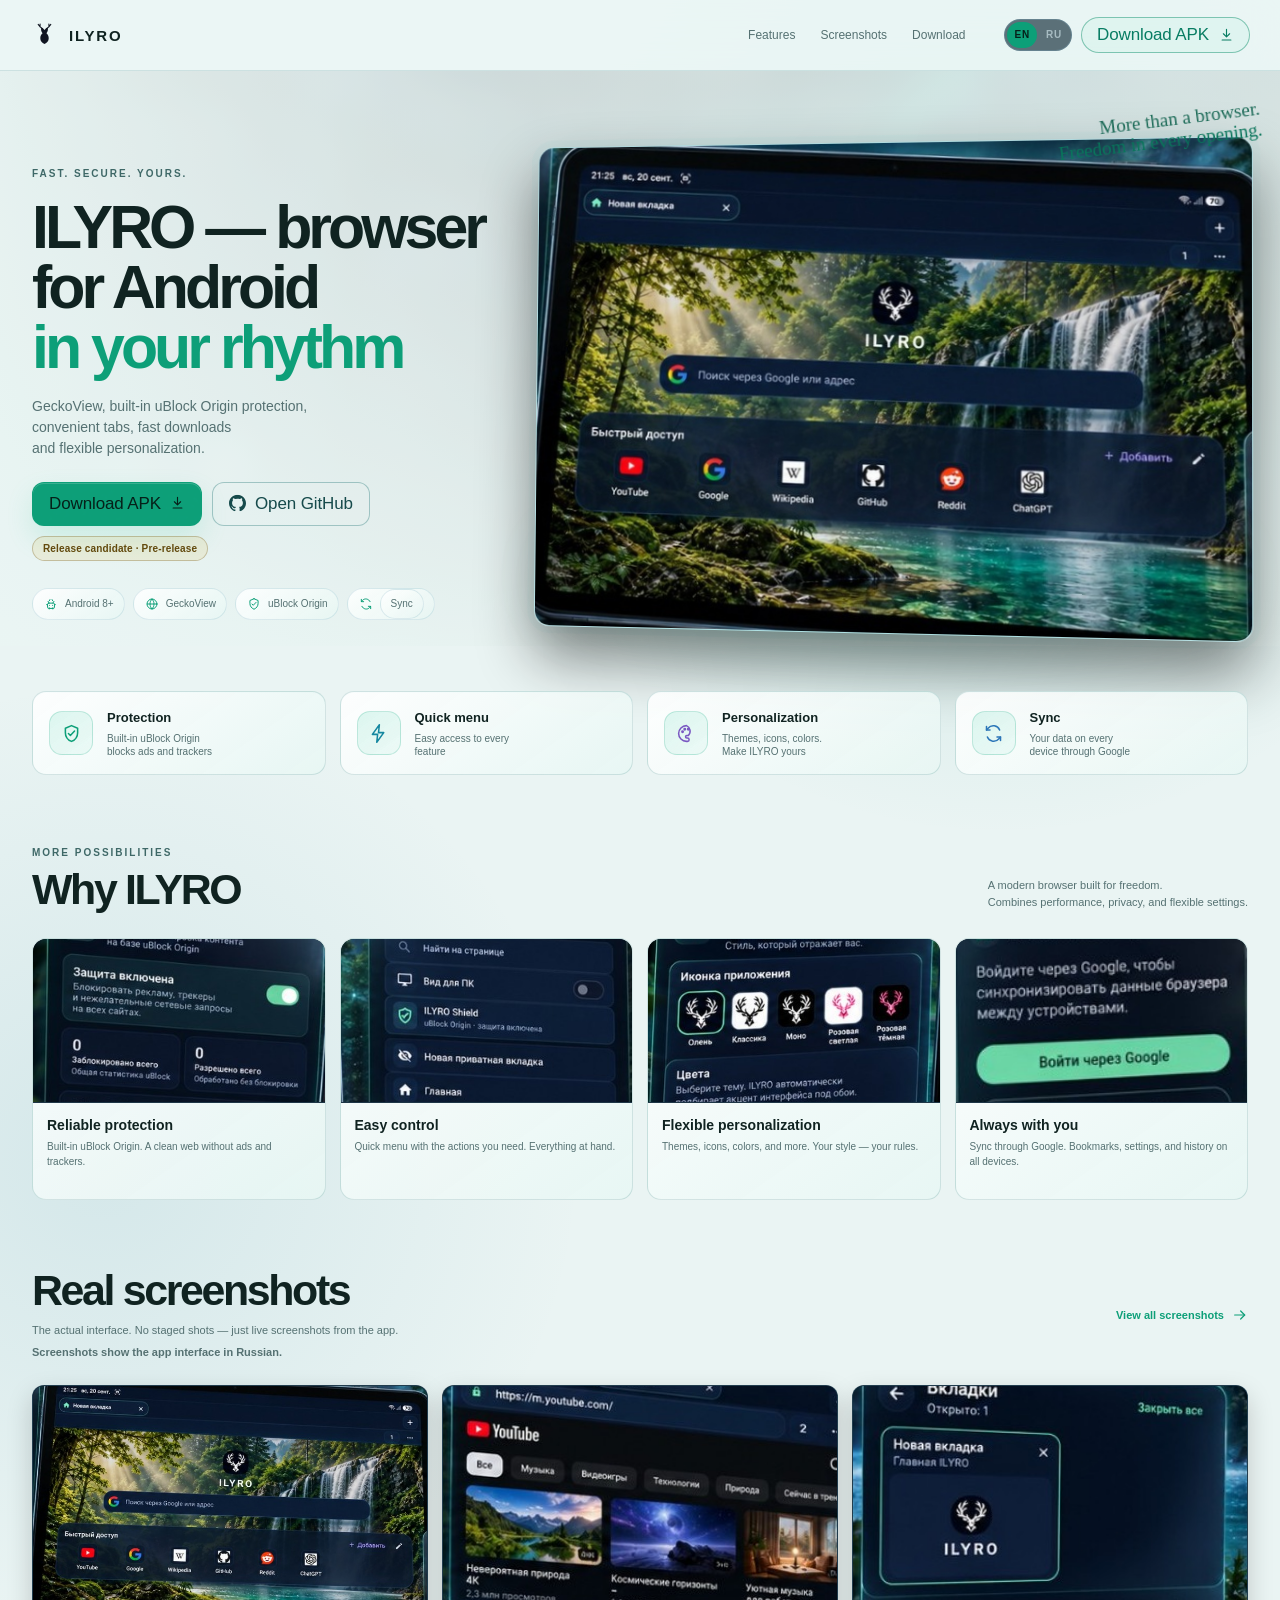
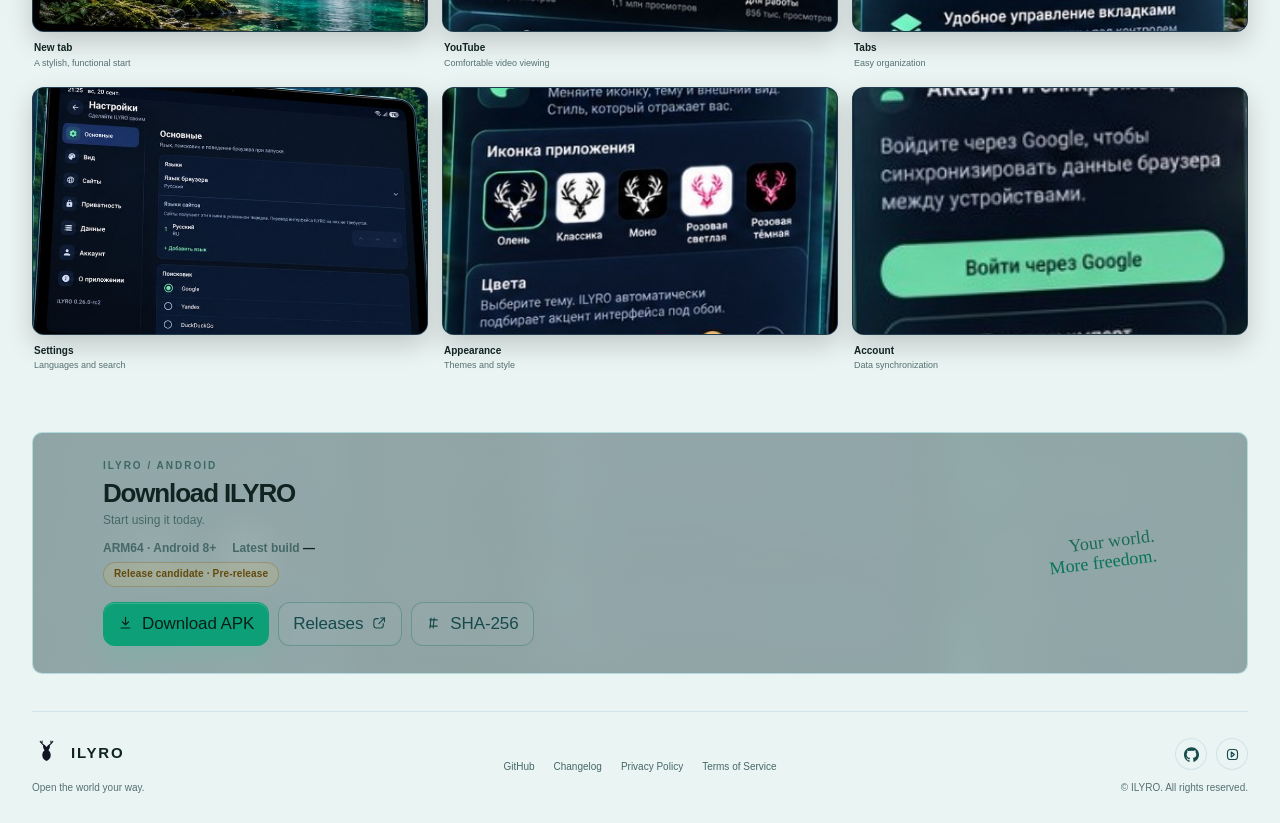
==== commit 05b0cae2: "Polish website localization and release details" ====
--- a/docs/index.html
+++ b/docs/index.html
@@ -20,7 +20,7 @@
     <meta name="twitter:card" content="summary_large_image" />
     <title data-i18n="meta.title">ILYRO — a browser in your rhythm</title>
     <link rel="icon" href="favicon.svg" type="image/svg+xml" />
-    <link rel="stylesheet" href="styles.css?v=20260921-icon-system-1" />
+    <link rel="stylesheet" href="styles.css?v=20260923-site-polish-1" />
     <script>
       document.documentElement.classList.add('js');
     </script>
@@ -124,11 +124,12 @@
             <a class="button button-primary" href="https://github.com/germ85402-ops/ilyro-browser/releases" data-latest-apk-link="true" target="_blank" rel="noreferrer"><span data-i18n="actions.downloadApk">Download APK</span> <svg class="ui-icon ui-icon-inline" aria-hidden="true"><use href="#icon-download"></use></svg></a>
             <a class="button button-outline" href="https://github.com/germ85402-ops/ilyro-browser" target="_blank" rel="noreferrer"><svg class="ui-icon ui-icon-github github-mark" aria-hidden="true"><use href="#icon-github"></use></svg> <span data-i18n="actions.openGithub">Open GitHub</span></a>
           </div>
+          <p class="hero-release"><span class="release-pill" data-latest-release-status data-is-prerelease="true" data-i18n="download.prerelease">Release candidate · Pre-release</span></p>
           <div class="hero-tags" aria-label="Key features" data-i18n-aria="hero.tagsLabel">
             <span><i class="tag-icon tag-android" aria-hidden="true"><svg class="ui-icon" aria-hidden="true"><use href="#icon-android"></use></svg></i> Android 8+</span>
             <span><i class="tag-icon tag-gecko" aria-hidden="true"><svg class="ui-icon" aria-hidden="true"><use href="#icon-gecko"></use></svg></i> GeckoView</span>
             <span><i class="tag-icon tag-shield" aria-hidden="true"><svg class="ui-icon" aria-hidden="true"><use href="#icon-shield"></use></svg></i> uBlock Origin</span>
-            <span><i class="tag-icon tag-sync" aria-hidden="true"><svg class="ui-icon" aria-hidden="true"><use href="#icon-sync"></use></svg></i> Sync</span>
+            <span><i class="tag-icon tag-sync" aria-hidden="true"><svg class="ui-icon" aria-hidden="true"><use href="#icon-sync"></use></svg></i> <span data-i18n="hero.syncTag">Sync</span></span>
           </div>
         </div>
 
@@ -160,7 +161,7 @@
 
       <section class="reference-section real-screenshots section-shell reveal is-visible" id="screenshots" aria-labelledby="screenshots-title">
         <div class="reference-heading screenshots-heading">
-          <div><h2 id="screenshots-title" data-i18n="screenshots.title">Real screenshots</h2><p data-i18n="screenshots.intro">The actual interface. No staged shots — just live screenshots from the app.</p></div>
+          <div><h2 id="screenshots-title" data-i18n="screenshots.title">Real screenshots</h2><p data-i18n="screenshots.intro">The actual interface. No staged shots — just live screenshots from the app.</p><p class="screenshots-locale-note" data-i18n="screenshots.localeNote">Screenshots show the app interface in Russian.</p></div>
           <a class="section-link" href="https://github.com/germ85402-ops/ilyro-browser/tree/main/docs/assets" target="_blank" rel="noreferrer"><span data-i18n="screenshots.link">View all screenshots</span> <svg class="ui-icon section-arrow" aria-hidden="true"><use href="#icon-arrow-right"></use></svg></a>
         </div>
         <div class="reference-shot-grid">
@@ -175,7 +176,7 @@
 
       <section class="reference-download section-shell reveal is-visible" id="download" aria-labelledby="download-title">
         <div class="download-backdrop" aria-hidden="true"></div>
-        <div class="download-copy"><p class="reference-kicker">ILYRO / ANDROID</p><h2 id="download-title" data-i18n="download.title">Download ILYRO</h2><p data-i18n="download.lead">Start using it today.</p><small>ARM64 · Android 8+ · Release Candidate</small><div class="download-actions"><a class="button button-primary" href="https://github.com/germ85402-ops/ilyro-browser/releases" data-latest-apk-link="true" target="_blank" rel="noreferrer"><svg class="ui-icon ui-icon-inline" aria-hidden="true"><use href="#icon-download"></use></svg><span data-i18n="actions.downloadApk">Download APK</span></a><a class="button button-outline" href="https://github.com/germ85402-ops/ilyro-browser/releases" target="_blank" rel="noreferrer"><span data-i18n="download.releases">Releases</span><svg class="ui-icon ui-icon-inline" aria-hidden="true"><use href="#icon-arrow-up-right"></use></svg></a><a class="button button-outline" href="https://github.com/germ85402-ops/ilyro-browser/releases/latest" target="_blank" rel="noreferrer"><svg class="ui-icon ui-icon-inline" aria-hidden="true"><use href="#icon-checksum"></use></svg><span data-i18n="download.sha">SHA-256</span></a></div></div>
+        <div class="download-copy"><p class="reference-kicker">ILYRO / ANDROID</p><h2 id="download-title" data-i18n="download.title">Download ILYRO</h2><p data-i18n="download.lead">Start using it today.</p><div class="download-meta"><span class="download-compat" data-i18n="download.compat">ARM64 · Android 8+</span><span class="release-version"><span data-i18n="download.latest">Latest build</span> <strong data-latest-release-version aria-live="polite">—</strong></span></div><p class="download-release-status"><span class="release-pill" data-latest-release-status data-is-prerelease="true" data-i18n="download.prerelease">Release candidate · Pre-release</span></p><div class="download-actions"><a class="button button-primary" href="https://github.com/germ85402-ops/ilyro-browser/releases" data-latest-apk-link="true" target="_blank" rel="noreferrer"><svg class="ui-icon ui-icon-inline" aria-hidden="true"><use href="#icon-download"></use></svg><span data-i18n="actions.downloadApk">Download APK</span></a><a class="button button-outline" href="https://github.com/germ85402-ops/ilyro-browser/releases" target="_blank" rel="noreferrer"><span data-i18n="download.releases">Releases</span><svg class="ui-icon ui-icon-inline" aria-hidden="true"><use href="#icon-arrow-up-right"></use></svg></a><a class="button button-outline" href="https://github.com/germ85402-ops/ilyro-browser/releases" data-latest-apk-checksum-link target="_blank" rel="noreferrer"><svg class="ui-icon ui-icon-inline" aria-hidden="true"><use href="#icon-checksum"></use></svg><span data-i18n="download.sha">SHA-256</span></a></div></div>
         <p class="download-note" data-i18n="download.note" data-i18n-mode="html">Your world.<br /><span>More freedom.</span></p>
       </section>
     </main>
@@ -186,6 +187,6 @@
       <div class="footer-end"><div class="footer-social" aria-label="Project links" data-i18n-aria="footer.social"><a href="https://github.com/germ85402-ops/ilyro-browser" target="_blank" rel="noreferrer" aria-label="GitHub"><svg class="ui-icon ui-icon-github" aria-hidden="true"><use href="#icon-github"></use></svg></a><a href="https://github.com/germ85402-ops/ilyro-browser/releases" target="_blank" rel="noreferrer" aria-label="Releases"><svg class="ui-icon" aria-hidden="true"><use href="#icon-release"></use></svg></a></div><div class="footer-copy">© <span id="year"></span> ILYRO. <span data-i18n="footer.rights">All rights reserved.</span></div></div>
     </footer>
 
-    <script src="script.js?v=20260921-icon-system-1"></script>
+    <script src="script.js?v=20260923-site-polish-1"></script>
   </body>
 </html>
--- a/docs/styles.css
+++ b/docs/styles.css
@@ -2909,6 +2909,51 @@
   margin-top: 22px;
 }
 
+.hero-release {
+  margin: 10px 0 0;
+  font-size: 11px;
+  line-height: 1.3;
+}
+
+.release-pill {
+  display: inline-flex;
+  align-items: center;
+  min-height: 25px;
+  border: 1px solid rgba(231, 200, 123, 0.38);
+  border-radius: 999px;
+  padding: 3px 10px;
+  background: rgba(231, 200, 123, 0.1);
+  color: #f0d99c;
+  font-size: 10px;
+  font-weight: 750;
+  letter-spacing: 0.015em;
+}
+
+.download-meta {
+  display: flex;
+  flex-wrap: wrap;
+  align-items: baseline;
+  gap: 7px 16px;
+  margin-top: 9px;
+}
+
+.download-copy .download-compat,
+.download-copy .release-version {
+  margin: 0;
+  color: var(--home-muted);
+  font-size: 12px;
+  font-weight: 650;
+}
+
+.release-version strong {
+  color: var(--home-text);
+  font-weight: 750;
+}
+
+.download-release-status {
+  margin: 9px 0 0;
+}
+
 .home-page .button {
   min-height: 42px;
   border-radius: 9px;
@@ -3099,6 +3144,12 @@
   justify-content: space-between;
   gap: 25px;
   margin-bottom: 26px;
+}
+
+.screenshots-locale-note {
+  margin-top: 5px !important;
+  font-size: 11px !important;
+  font-weight: 650;
 }
 
 .reference-heading h2 {
@@ -3406,7 +3457,7 @@
 
 .home-page .footer-links {
   gap: 19px;
-  color: #93aab5;
+  color: var(--home-muted);
   font-size: 10px;
 }
 
@@ -3837,17 +3888,33 @@
 
   :root:not([data-theme]) .home-page .reference-overline,
   :root:not([data-theme]) .home-page .reference-kicker {
-    color: #4d807f;
+    color: #3e6867;
+  }
+
+  :root:not([data-theme]) .home-page .download-copy .download-compat,
+  :root:not([data-theme]) .home-page .download-copy .release-version,
+  :root:not([data-theme]) .home-page .footer-links {
+    color: #466869;
+  }
+
+  :root:not([data-theme]) .home-page .release-version strong {
+    color: #102321;
+  }
+
+  :root:not([data-theme]) .home-page .release-pill {
+    border-color: rgba(112, 83, 19, 0.3);
+    background: rgba(230, 194, 89, 0.16);
+    color: #62490d;
   }
 
   :root:not([data-theme]) .home-page .hero-note,
   :root:not([data-theme]) .home-page .download-note {
-    color: #247d6a;
+    color: #1d6b58;
   }
 
   :root:not([data-theme]) .home-page .hero-note span,
   :root:not([data-theme]) .home-page .download-note span {
-    color: #0d9f78;
+    color: #08745a;
   }
 
   :root:not([data-theme]) .home-page .hero-tags span,
@@ -3885,6 +3952,10 @@
 
   :root:not([data-theme]) .home-page .reference-download {
     background: #d8eeea;
+  }
+
+  :root:not([data-theme]) .home-page .screenshots-locale-note {
+    color: #466869;
   }
 
   :root:not([data-theme]) .home-page .download-backdrop {
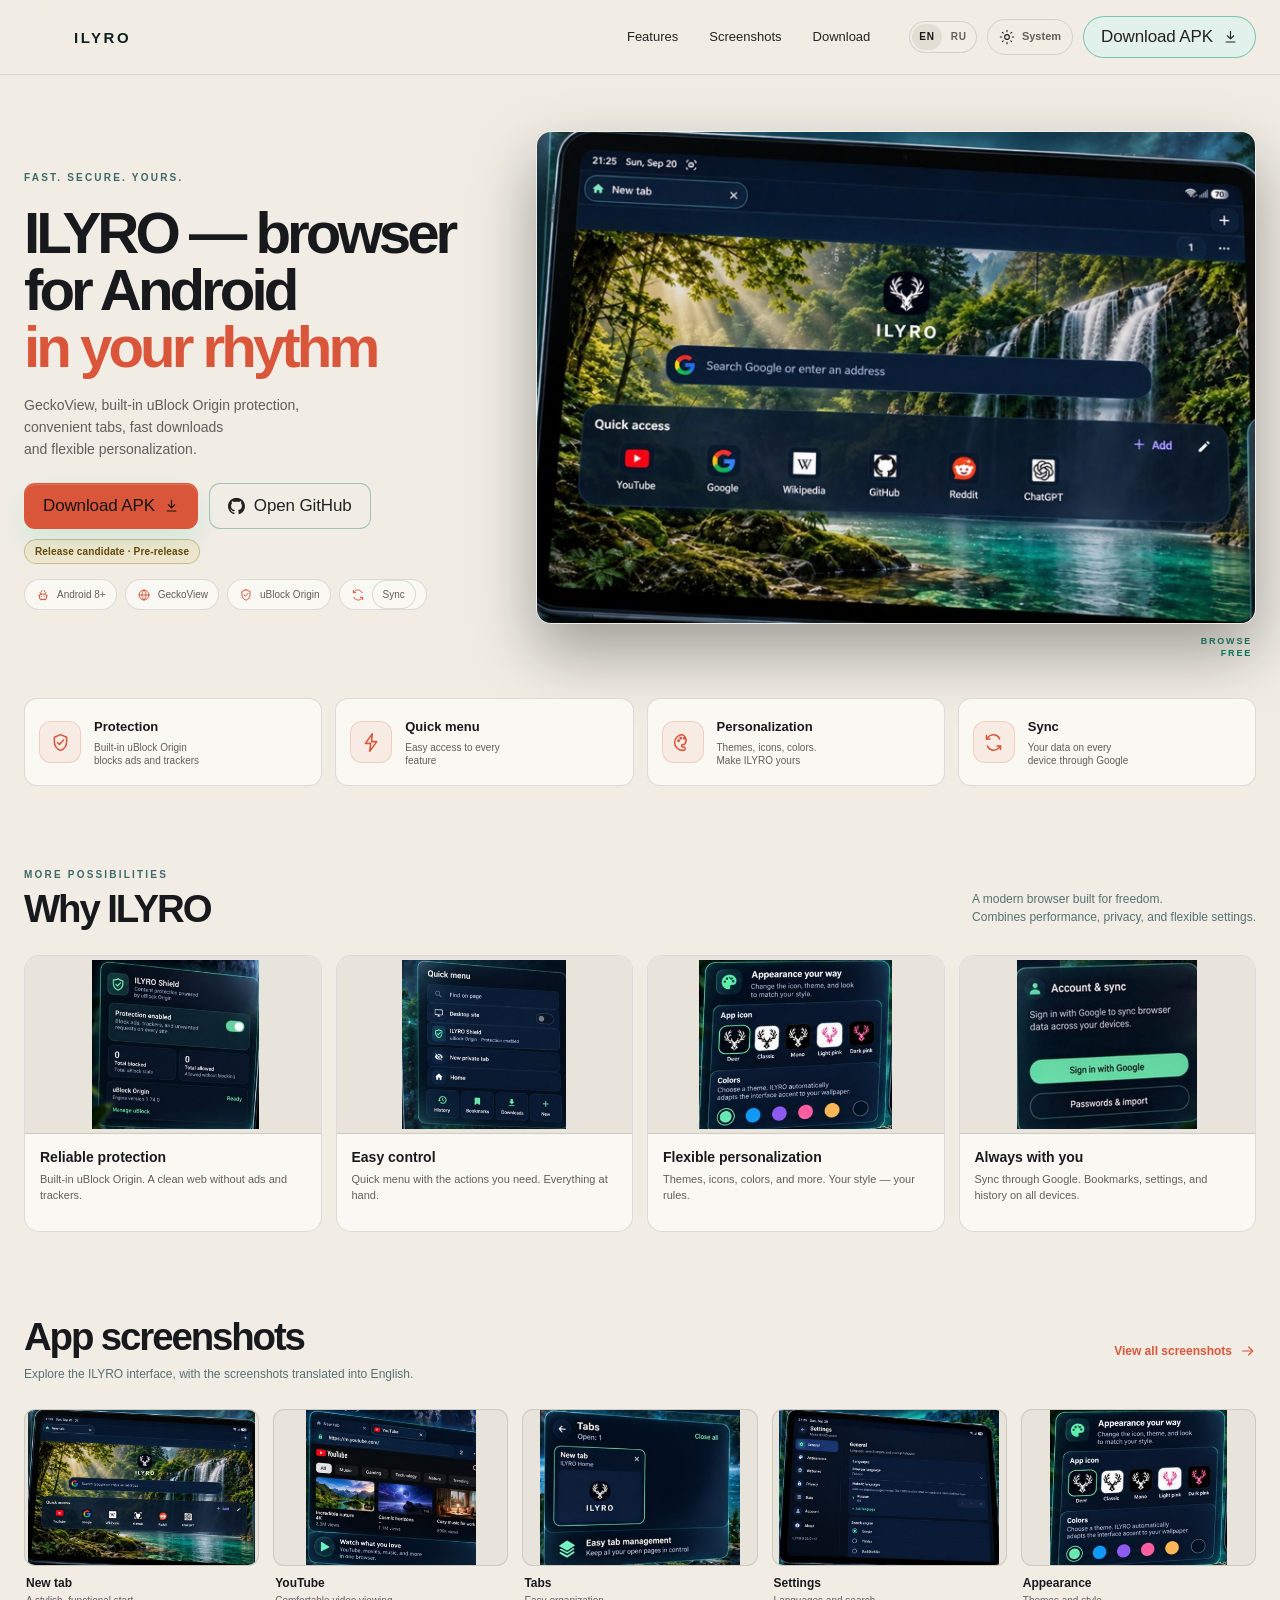
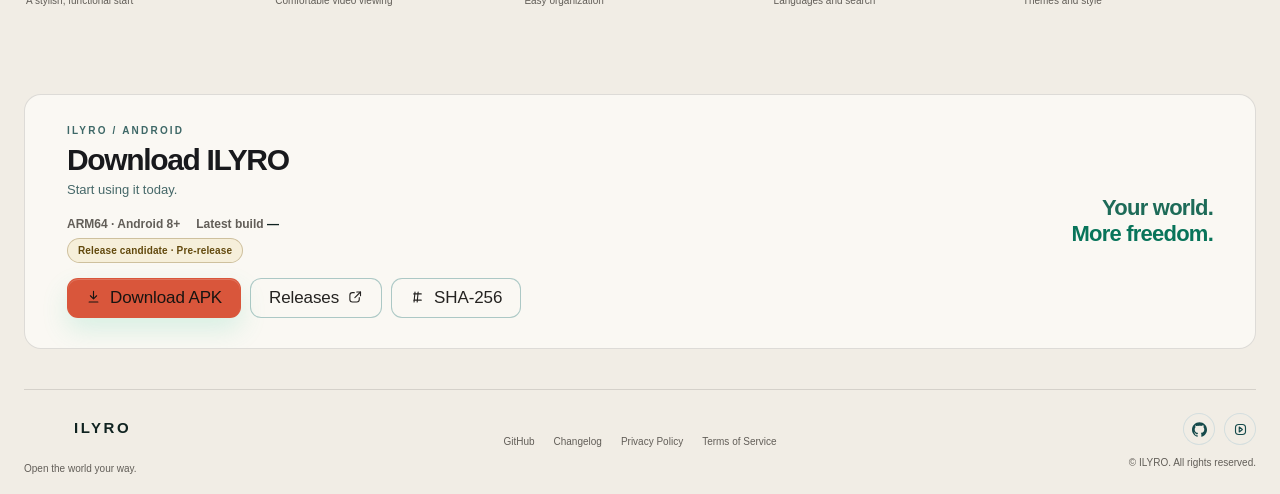
==== commit e607b4d0: "Redesign ILYRO website and translate screenshots" ====
--- a/docs/index.html
+++ b/docs/index.html
@@ -3,7 +3,7 @@
   <head>
     <meta charset="utf-8" />
     <meta name="viewport" content="width=device-width, initial-scale=1" />
-    <meta name="theme-color" content="#061723" />
+    <meta name="theme-color" content="#111318" />
     <meta
       name="description"
       content="ILYRO — an Android browser with GeckoView, built-in uBlock Origin protection, flexible customization, and sync."
@@ -16,11 +16,12 @@
       data-i18n-content="meta.ogDescription"
     />
     <meta property="og:type" content="website" />
-    <meta property="og:image" content="assets/ilyro-browser-home.jpg" />
+    <meta property="og:image" content="https://germ85402-ops.github.io/ilyro-browser/screenshots/ilyro-site-hero.jpg" />
     <meta name="twitter:card" content="summary_large_image" />
     <title data-i18n="meta.title">ILYRO — a browser in your rhythm</title>
-    <link rel="icon" href="favicon.svg" type="image/svg+xml" />
-    <link rel="stylesheet" href="styles.css?v=20260923-site-polish-1" />
+    <link rel="icon" href="assets/ilyro-app-icon.png?v=20260923-graphite-coral" type="image/png" />
+    <link rel="apple-touch-icon" href="assets/ilyro-app-icon.png?v=20260923-graphite-coral" />
+    <link rel="stylesheet" href="styles.css?v=20260923-graphite-coral" />
     <script>
       document.documentElement.classList.add('js');
     </script>
@@ -105,6 +106,7 @@
             <svg class="icon icon-moon" viewBox="0 0 24 24" aria-hidden="true">
               <path d="M20.3 15.1A8.6 8.6 0 0 1 8.9 3.7 8.6 8.6 0 1 0 20.3 15.1Z"></path>
             </svg>
+            <span class="theme-mode-label" data-theme-mode-label>System</span>
           </button>
           <a class="header-cta" href="#download"><span data-i18n="actions.downloadApk">Download APK</span> <svg class="ui-icon ui-icon-inline" aria-hidden="true"><use href="#icon-download"></use></svg></a>
           <button class="icon-button menu-toggle" id="menu-toggle" type="button" aria-label="Open menu" data-i18n-aria="menu.open" aria-expanded="false" aria-controls="main-nav">
@@ -134,8 +136,8 @@
         </div>
 
         <div class="reference-hero-art" aria-label="ILYRO browser home screen" data-i18n-aria="hero.artLabel">
-          <img src="assets/ilyro-site-hero.jpg" alt="ILYRO browser home screen with waterfall background" data-i18n-alt="hero.artAlt" fetchpriority="high" />
-          <p class="hero-note" data-i18n="hero.note" data-i18n-mode="html">More than a browser.<br /><span>Freedom in every opening.</span></p>
+          <img src="screenshots/ilyro-site-hero.jpg" alt="ILYRO browser home screen with waterfall background" data-i18n-alt="hero.artAlt" fetchpriority="high" />
+          <p class="hero-note" data-i18n="hero.note" data-i18n-mode="html">BROWSE<br /><span>FREE</span></p>
         </div>
       </section>
 
@@ -152,25 +154,24 @@
           <p data-i18n="features.intro" data-i18n-mode="html">A modern browser built for freedom.<br />Combines performance, privacy, and flexible settings.</p>
         </div>
         <div class="why-grid">
-          <article class="why-card"><img src="assets/ilyro-shot-shield.jpg" alt="ILYRO Shield panel" data-i18n-alt="features.shield.alt" /><h3 data-i18n="features.shield.title">Reliable protection</h3><p data-i18n="features.shield.copy">Built-in uBlock Origin. A clean web without ads and trackers.</p></article>
-          <article class="why-card"><img src="assets/ilyro-shot-menu.jpg" alt="ILYRO quick menu" data-i18n-alt="features.menu.alt" /><h3 data-i18n="features.menu.title">Easy control</h3><p data-i18n="features.menu.copy">Quick menu with the actions you need. Everything at hand.</p></article>
-          <article class="why-card"><img src="assets/ilyro-shot-appearance.jpg" alt="ILYRO appearance settings" data-i18n-alt="features.custom.alt" /><h3 data-i18n="features.custom.title">Flexible personalization</h3><p data-i18n="features.custom.copy">Themes, icons, colors, and more. Your style — your rules.</p></article>
-          <article class="why-card"><img src="assets/ilyro-shot-account.jpg" alt="ILYRO account and sync" data-i18n-alt="features.sync.alt" /><h3 data-i18n="features.sync.title">Always with you</h3><p data-i18n="features.sync.copy">Sync through Google. Bookmarks, settings, and history on all devices.</p></article>
+          <article class="why-card"><img src="screenshots/ilyro-shot-shield.jpg" alt="ILYRO Shield panel" data-i18n-alt="features.shield.alt" /><h3 data-i18n="features.shield.title">Reliable protection</h3><p data-i18n="features.shield.copy">Built-in uBlock Origin. A clean web without ads and trackers.</p></article>
+          <article class="why-card"><img src="screenshots/ilyro-shot-menu.jpg" alt="ILYRO quick menu" data-i18n-alt="features.menu.alt" /><h3 data-i18n="features.menu.title">Easy control</h3><p data-i18n="features.menu.copy">Quick menu with the actions you need. Everything at hand.</p></article>
+          <article class="why-card"><img src="screenshots/ilyro-shot-appearance.jpg" alt="ILYRO appearance settings" data-i18n-alt="features.custom.alt" /><h3 data-i18n="features.custom.title">Flexible personalization</h3><p data-i18n="features.custom.copy">Themes, icons, colors, and more. Your style — your rules.</p></article>
+          <article class="why-card"><img src="screenshots/ilyro-shot-account.jpg" alt="ILYRO account and sync" data-i18n-alt="features.sync.alt" /><h3 data-i18n="features.sync.title">Always with you</h3><p data-i18n="features.sync.copy">Sync through Google. Bookmarks, settings, and history on all devices.</p></article>
         </div>
       </section>
 
       <section class="reference-section real-screenshots section-shell reveal is-visible" id="screenshots" aria-labelledby="screenshots-title">
         <div class="reference-heading screenshots-heading">
-          <div><h2 id="screenshots-title" data-i18n="screenshots.title">Real screenshots</h2><p data-i18n="screenshots.intro">The actual interface. No staged shots — just live screenshots from the app.</p><p class="screenshots-locale-note" data-i18n="screenshots.localeNote">Screenshots show the app interface in Russian.</p></div>
-          <a class="section-link" href="https://github.com/germ85402-ops/ilyro-browser/tree/main/docs/assets" target="_blank" rel="noreferrer"><span data-i18n="screenshots.link">View all screenshots</span> <svg class="ui-icon section-arrow" aria-hidden="true"><use href="#icon-arrow-right"></use></svg></a>
+          <div><h2 id="screenshots-title" data-i18n="screenshots.title">App screenshots</h2><p data-i18n="screenshots.intro">Explore the ILYRO interface, with the screenshots translated into English.</p></div>
+          <a class="section-link" href="https://github.com/germ85402-ops/ilyro-browser/tree/main/docs/screenshots" target="_blank" rel="noreferrer"><span data-i18n="screenshots.link">View all screenshots</span> <svg class="ui-icon section-arrow" aria-hidden="true"><use href="#icon-arrow-right"></use></svg></a>
         </div>
         <div class="reference-shot-grid">
-          <figure class="reference-shot"><img src="assets/ilyro-site-hero.jpg" alt="ILYRO new tab" data-i18n-alt="screenshots.newTab.alt" /><figcaption><strong data-i18n="screenshots.newTab.title">New tab</strong><span data-i18n="screenshots.newTab.copy">A stylish, functional start</span></figcaption></figure>
-          <figure class="reference-shot"><img src="assets/ilyro-shot-youtube.jpg" alt="YouTube in ILYRO" data-i18n-alt="screenshots.youtube.alt" /><figcaption><strong data-i18n="screenshots.youtube.title">YouTube</strong><span data-i18n="screenshots.youtube.copy">Comfortable video viewing</span></figcaption></figure>
-          <figure class="reference-shot"><img src="assets/ilyro-shot-tabs.jpg" alt="ILYRO tabs" data-i18n-alt="screenshots.tabs.alt" /><figcaption><strong data-i18n="screenshots.tabs.title">Tabs</strong><span data-i18n="screenshots.tabs.copy">Easy organization</span></figcaption></figure>
-          <figure class="reference-shot"><img src="assets/ilyro-shot-settings.jpg" alt="ILYRO settings" data-i18n-alt="screenshots.settings.alt" /><figcaption><strong data-i18n="screenshots.settings.title">Settings</strong><span data-i18n="screenshots.settings.copy">Languages and search</span></figcaption></figure>
-          <figure class="reference-shot"><img src="assets/ilyro-shot-appearance.jpg" alt="ILYRO appearance" data-i18n-alt="screenshots.appearance.alt" /><figcaption><strong data-i18n="screenshots.appearance.title">Appearance</strong><span data-i18n="screenshots.appearance.copy">Themes and style</span></figcaption></figure>
-          <figure class="reference-shot"><img src="assets/ilyro-shot-account.jpg" alt="ILYRO account" data-i18n-alt="screenshots.account.alt" /><figcaption><strong data-i18n="screenshots.account.title">Account</strong><span data-i18n="screenshots.account.copy">Data synchronization</span></figcaption></figure>
+          <figure class="reference-shot"><img src="screenshots/ilyro-site-hero.jpg" alt="ILYRO new tab" data-i18n-alt="screenshots.newTab.alt" /><figcaption><strong data-i18n="screenshots.newTab.title">New tab</strong><span data-i18n="screenshots.newTab.copy">A stylish, functional start</span></figcaption></figure>
+          <figure class="reference-shot"><img src="screenshots/ilyro-shot-youtube.jpg" alt="YouTube in ILYRO" data-i18n-alt="screenshots.youtube.alt" /><figcaption><strong data-i18n="screenshots.youtube.title">YouTube</strong><span data-i18n="screenshots.youtube.copy">Comfortable video viewing</span></figcaption></figure>
+          <figure class="reference-shot"><img src="screenshots/ilyro-shot-tabs.jpg" alt="ILYRO tabs" data-i18n-alt="screenshots.tabs.alt" /><figcaption><strong data-i18n="screenshots.tabs.title">Tabs</strong><span data-i18n="screenshots.tabs.copy">Easy organization</span></figcaption></figure>
+          <figure class="reference-shot"><img src="screenshots/ilyro-shot-settings.jpg" alt="ILYRO settings" data-i18n-alt="screenshots.settings.alt" /><figcaption><strong data-i18n="screenshots.settings.title">Settings</strong><span data-i18n="screenshots.settings.copy">Languages and search</span></figcaption></figure>
+          <figure class="reference-shot"><img src="screenshots/ilyro-shot-appearance.jpg" alt="ILYRO appearance" data-i18n-alt="screenshots.appearance.alt" /><figcaption><strong data-i18n="screenshots.appearance.title">Appearance</strong><span data-i18n="screenshots.appearance.copy">Themes and style</span></figcaption></figure>
         </div>
       </section>
 
@@ -187,6 +188,6 @@
       <div class="footer-end"><div class="footer-social" aria-label="Project links" data-i18n-aria="footer.social"><a href="https://github.com/germ85402-ops/ilyro-browser" target="_blank" rel="noreferrer" aria-label="GitHub"><svg class="ui-icon ui-icon-github" aria-hidden="true"><use href="#icon-github"></use></svg></a><a href="https://github.com/germ85402-ops/ilyro-browser/releases" target="_blank" rel="noreferrer" aria-label="Releases"><svg class="ui-icon" aria-hidden="true"><use href="#icon-release"></use></svg></a></div><div class="footer-copy">© <span id="year"></span> ILYRO. <span data-i18n="footer.rights">All rights reserved.</span></div></div>
     </footer>
 
-    <script src="script.js?v=20260923-site-polish-1"></script>
+    <script src="script.js?v=20260923-graphite-coral"></script>
   </body>
 </html>
--- a/docs/styles.css
+++ b/docs/styles.css
@@ -4248,3 +4248,933 @@
     height: 16px;
   }
 }
+
+/* Graphite and coral landing page */
+body.home-page {
+  --max-width: 1360px;
+  --home-bg: #111318;
+  --home-bg-deep: #0d0f13;
+  --home-surface: #191c22;
+  --home-surface-soft: #15181e;
+  --home-line: rgba(238, 232, 221, 0.14);
+  --home-line-strong: rgba(255, 112, 83, 0.54);
+  --home-text: #f4efe6;
+  --home-muted: #aaa49b;
+  --home-green: #ff7053;
+  --home-green-soft: #ff9a7e;
+  --bg: var(--home-bg);
+  --bg-soft: #191c22;
+  --surface: rgba(25, 28, 34, 0.92);
+  --surface-strong: #191c22;
+  --line: var(--home-line);
+  --line-strong: var(--home-line-strong);
+  --text: var(--home-text);
+  --muted: var(--home-muted);
+  --muted-strong: #d1c9be;
+  --blue: #ff7053;
+  --blue-bright: #ff9277;
+  background:
+    radial-gradient(ellipse at 83% 8%, rgba(255, 112, 83, 0.075), transparent 28rem),
+    var(--home-bg);
+  color: var(--home-text);
+  font-family: Inter, "Helvetica Neue", Arial, sans-serif;
+}
+
+.home-page .site-noise,
+.home-page .ambient {
+  display: none;
+}
+
+.brand-mark {
+  overflow: hidden;
+  border: 1px solid rgba(255, 255, 255, 0.12);
+  border-radius: 11px;
+  background-color: #020b1b;
+  background-image: url("assets/ilyro-app-icon.png");
+  background-position: center;
+  background-repeat: no-repeat;
+  background-size: cover;
+  box-shadow: none;
+}
+
+.brand-mark svg {
+  display: none;
+}
+
+.home-page .site-header {
+  border-bottom-color: rgba(238, 232, 221, 0.09);
+  background: rgba(17, 19, 24, 0.86);
+}
+
+.home-page .header-inner,
+.home-page .section-shell {
+  width: min(calc(100% - 48px), var(--max-width));
+}
+
+.home-page .header-inner {
+  min-height: 74px;
+}
+
+.home-page .brand {
+  gap: 11px;
+  color: var(--home-text);
+  font-size: 15px;
+  letter-spacing: 0.17em;
+}
+
+.home-page .brand-mark {
+  width: 39px;
+  height: 39px;
+  flex: 0 0 39px;
+}
+
+.home-page .main-nav {
+  gap: 31px;
+  color: #c3bdb4;
+  font-size: 13px;
+}
+
+.home-page .main-nav a::after {
+  background: var(--home-green);
+}
+
+.home-page .header-actions {
+  gap: 10px;
+}
+
+.home-page .theme-toggle {
+  display: inline-flex;
+  width: auto;
+  min-width: 74px;
+  height: 36px;
+  align-items: center;
+  justify-content: center;
+  gap: 7px;
+  border-color: var(--home-line);
+  border-radius: 999px;
+  padding: 0 11px;
+  color: var(--home-text);
+}
+
+.home-page .theme-mode-label {
+  color: var(--home-muted);
+  font-size: 11px;
+  font-weight: 650;
+}
+
+.home-page .language-switcher {
+  border-color: var(--home-line);
+  background: rgba(255, 255, 255, 0.035);
+}
+
+.home-page .language-switcher button {
+  color: var(--home-muted);
+}
+
+.home-page .language-switcher button[aria-pressed='true'] {
+  background: #25282e;
+  color: var(--home-text);
+}
+
+.home-page .header-cta,
+.home-page .button-primary {
+  border-color: transparent;
+  background: var(--home-green);
+  color: #181411;
+}
+
+.home-page .header-cta {
+  min-height: 42px;
+  border-radius: 999px;
+  padding: 0 17px;
+  font-size: 12px;
+  font-weight: 750;
+}
+
+.home-page .header-cta:hover,
+.home-page .header-cta:focus-visible,
+.home-page .button-primary:hover,
+.home-page .button-primary:focus-visible {
+  background: #ff886b;
+  color: #16110f;
+  box-shadow: 0 10px 28px rgba(255, 112, 83, 0.2);
+}
+
+.home-page .menu-toggle {
+  border-color: var(--home-line);
+  color: var(--home-text);
+}
+
+.home-page main {
+  overflow: clip;
+}
+
+.reference-hero {
+  min-height: 575px;
+  grid-template-columns: minmax(360px, 0.78fr) minmax(0, 1.22fr);
+  gap: clamp(28px, 4vw, 62px);
+  padding-top: 47px;
+  padding-bottom: 38px;
+}
+
+.reference-hero::before {
+  display: none;
+}
+
+.reference-hero-copy {
+  padding-top: 0;
+}
+
+.reference-overline,
+.reference-kicker {
+  color: #c1aaa0;
+  font-size: 10px;
+  font-weight: 750;
+  letter-spacing: 0.22em;
+}
+
+.reference-hero h1 {
+  max-width: 570px;
+  margin-top: 19px;
+  color: var(--home-text);
+  font-size: clamp(3rem, 4.55vw, 4.55rem);
+  font-weight: 760;
+  letter-spacing: -0.068em;
+  line-height: 0.98;
+}
+
+.reference-hero h1 span {
+  color: var(--home-green);
+}
+
+.reference-lead {
+  max-width: 430px;
+  margin-top: 19px;
+  color: #aaa49b;
+  font-size: 14px;
+  line-height: 1.58;
+}
+
+.home-page .hero-actions {
+  gap: 11px;
+  margin-top: 23px;
+}
+
+.home-page .button {
+  min-height: 46px;
+  border-radius: 11px;
+  padding: 0 18px;
+  font-size: 13px;
+  font-weight: 720;
+}
+
+.home-page .button-outline {
+  border-color: rgba(238, 232, 221, 0.22);
+  background: rgba(255, 255, 255, 0.025);
+  color: #e8e2d9;
+}
+
+.home-page .button-outline:hover,
+.home-page .button-outline:focus-visible {
+  border-color: var(--home-green);
+  background: rgba(255, 112, 83, 0.08);
+  color: var(--home-text);
+}
+
+.release-pill {
+  border-color: rgba(255, 112, 83, 0.3);
+  background: rgba(255, 112, 83, 0.08);
+  color: #e8b2a2;
+}
+
+.download-meta,
+.hero-tags {
+  margin-top: 15px;
+}
+
+.download-copy .download-compat,
+.download-copy .release-version,
+.home-page .download-copy .download-compat,
+.home-page .download-copy .release-version {
+  color: var(--home-muted);
+}
+
+.release-version strong {
+  color: var(--home-text);
+}
+
+.hero-tags {
+  gap: 8px;
+}
+
+.hero-tags span {
+  min-height: 29px;
+  border-color: var(--home-line);
+  border-radius: 999px;
+  padding: 0 10px;
+  background: rgba(255, 255, 255, 0.025);
+  color: #c4bdb3;
+  font-size: 10px;
+}
+
+.tag-icon {
+  color: var(--home-green);
+}
+
+.reference-hero-art {
+  padding: 9px 0 0;
+}
+
+.reference-hero-art::after {
+  display: none;
+}
+
+.reference-hero-art img {
+  aspect-ratio: 760 / 520;
+  border-color: rgba(238, 232, 221, 0.16);
+  border-radius: 15px;
+  object-fit: cover;
+  box-shadow: 0 28px 64px rgba(0, 0, 0, 0.34);
+  transform: none;
+}
+
+.hero-note {
+  position: static;
+  margin: 11px 4px 0 0;
+  color: #b9b2a9;
+  font-family: inherit;
+  font-size: 9px;
+  font-weight: 760;
+  letter-spacing: 0.2em;
+  line-height: 1.4;
+  text-align: right;
+  transform: none;
+}
+
+.hero-note span,
+.download-note span {
+  color: var(--home-green);
+}
+
+.benefit-strip {
+  gap: 13px;
+  margin-top: 0;
+}
+
+.benefit-card {
+  min-height: 88px;
+  gap: 13px;
+  border-color: var(--home-line);
+  border-radius: 13px;
+  padding: 14px;
+  background: var(--home-surface);
+  box-shadow: none;
+}
+
+.benefit-card:hover {
+  border-color: var(--home-line-strong);
+  background: #1d2026;
+  box-shadow: 0 12px 28px rgba(0, 0, 0, 0.16);
+}
+
+.benefit-icon {
+  width: 42px;
+  height: 42px;
+  flex-basis: 42px;
+  border-color: rgba(255, 112, 83, 0.22);
+  border-radius: 12px;
+  background: rgba(255, 112, 83, 0.08);
+  color: var(--home-green);
+}
+
+.benefit-icon-bolt,
+.benefit-icon-palette,
+.benefit-icon-sync {
+  color: var(--home-green);
+}
+
+.benefit-card strong,
+.why-card h3,
+.reference-shot figcaption strong,
+.new-grid strong {
+  color: var(--home-text);
+}
+
+.benefit-card small,
+.why-card p,
+.reference-shot figcaption span,
+.new-grid p,
+.footer-intro > p,
+.home-page .footer-copy {
+  color: var(--home-muted);
+}
+
+.reference-section {
+  padding-top: 83px;
+}
+
+.reference-heading h2 {
+  color: var(--home-text);
+  font-size: clamp(2rem, 3vw, 2.65rem);
+  letter-spacing: -0.055em;
+}
+
+.reference-heading > p,
+.screenshots-heading p {
+  color: var(--home-muted);
+  font-size: 12px;
+}
+
+.why-grid {
+  gap: 14px;
+}
+
+.why-card {
+  border-color: var(--home-line);
+  border-radius: 15px;
+  background: var(--home-surface);
+  box-shadow: none;
+}
+
+.why-card:hover {
+  border-color: var(--home-line-strong);
+  box-shadow: 0 18px 34px rgba(0, 0, 0, 0.18);
+}
+
+.why-card img {
+  height: 178px;
+  border-bottom-color: var(--home-line);
+  background: #111318;
+  object-fit: contain;
+  object-position: center;
+  padding: 4px;
+}
+
+.why-card h3 {
+  margin: 15px 15px 0;
+  font-size: 14px;
+}
+
+.why-card p {
+  min-height: 42px;
+  margin: 6px 15px 17px;
+  font-size: 11px;
+}
+
+.real-screenshots {
+  padding-top: 82px;
+}
+
+.screenshots-heading {
+  margin-bottom: 24px;
+}
+
+.screenshots-heading p {
+  margin-top: 8px;
+}
+
+.section-link {
+  color: var(--home-green);
+  font-size: 12px;
+}
+
+.reference-shot-grid {
+  grid-template-columns: repeat(5, minmax(0, 1fr));
+  gap: 18px 14px;
+}
+
+.reference-shot img {
+  aspect-ratio: 1.5 / 1;
+  border-color: var(--home-line);
+  border-radius: 11px;
+  background: #0c0e12;
+  object-fit: contain;
+  box-shadow: none;
+}
+
+.reference-shot:hover img {
+  border-color: var(--home-line-strong);
+}
+
+.reference-shot figcaption {
+  gap: 4px;
+  padding: 10px 2px 0;
+}
+
+.reference-shot figcaption strong {
+  font-size: 12px;
+}
+
+.reference-shot figcaption span {
+  font-size: 10px;
+}
+
+.reference-download {
+  min-height: 205px;
+  margin-top: 83px;
+  margin-bottom: 40px;
+  border-color: var(--home-line);
+  border-radius: 17px;
+  padding: 30px 42px;
+  background: var(--home-surface);
+}
+
+.download-backdrop {
+  display: none;
+}
+
+.download-copy h2 {
+  color: var(--home-text);
+  font-size: 30px;
+}
+
+.download-copy > p:not(.reference-kicker) {
+  color: var(--home-muted);
+  font-size: 13px;
+}
+
+.download-copy small {
+  color: var(--home-green);
+}
+
+.download-note {
+  position: relative;
+  right: auto;
+  max-width: 220px;
+  color: var(--home-text);
+  font-family: inherit;
+  font-size: 22px;
+  font-weight: 650;
+  letter-spacing: -0.035em;
+  line-height: 1.18;
+  transform: none;
+}
+
+.download-actions .button {
+  min-height: 40px;
+  font-size: 11px;
+}
+
+.reference-footer {
+  min-height: 105px;
+  border-top-color: var(--home-line);
+}
+
+.footer-intro > p,
+.home-page .footer-copy,
+.home-page .footer-links {
+  color: var(--home-muted);
+}
+
+.footer-social a {
+  color: var(--home-text);
+}
+
+.footer-social a:hover,
+.footer-social a:focus-visible {
+  border-color: var(--home-green);
+  background: rgba(255, 112, 83, 0.1);
+}
+
+.home-page .js .reveal,
+.home-page .js .reveal.is-visible {
+  opacity: 1;
+  transform: none;
+}
+
+:root[data-theme='light'] body.home-page {
+  --home-bg: #f1ede5;
+  --home-bg-deep: #f1ede5;
+  --home-surface: #faf8f3;
+  --home-surface-soft: #e9e4db;
+  --home-line: rgba(28, 28, 30, 0.13);
+  --home-line-strong: rgba(211, 80, 54, 0.5);
+  --home-text: #18191c;
+  --home-muted: #625e58;
+  --home-green: #d9563b;
+  --home-green-soft: #b7452e;
+  --bg: var(--home-bg);
+  --bg-soft: var(--home-surface-soft);
+  --surface: rgba(250, 248, 243, 0.95);
+  --surface-strong: #faf8f3;
+  --line: var(--home-line);
+  --line-strong: var(--home-line-strong);
+  --text: var(--home-text);
+  --muted: var(--home-muted);
+  --muted-strong: #393735;
+  background: var(--home-bg);
+}
+
+:root[data-theme='light'] .home-page .site-header {
+  background: rgba(241, 237, 229, 0.9);
+}
+
+:root[data-theme='light'] .home-page .main-nav,
+:root[data-theme='light'] .home-page .button-outline,
+:root[data-theme='light'] .home-page .header-cta {
+  color: #252321;
+}
+
+:root[data-theme='light'] .home-page .language-switcher button[aria-pressed='true'] {
+  background: #e3ded4;
+  color: #191817;
+}
+
+:root[data-theme='light'] .home-page .reference-lead,
+:root[data-theme='light'] .home-page .hero-tags span,
+:root[data-theme='light'] .home-page .download-copy .download-compat,
+:root[data-theme='light'] .home-page .download-copy .release-version,
+:root[data-theme='light'] .home-page .footer-links {
+  color: var(--home-muted);
+}
+
+:root[data-theme='light'] .home-page .benefit-card:hover {
+  background: #fffdf9;
+}
+
+:root[data-theme='light'] .home-page .why-card img,
+:root[data-theme='light'] .home-page .reference-shot img {
+  background: #e9e4db;
+}
+
+@media (prefers-color-scheme: light) {
+  :root:not([data-theme]) body.home-page {
+    --home-bg: #f1ede5;
+    --home-bg-deep: #f1ede5;
+    --home-surface: #faf8f3;
+    --home-surface-soft: #e9e4db;
+    --home-line: rgba(28, 28, 30, 0.13);
+    --home-line-strong: rgba(211, 80, 54, 0.5);
+    --home-text: #18191c;
+    --home-muted: #625e58;
+    --home-green: #d9563b;
+    --home-green-soft: #b7452e;
+    --bg: var(--home-bg);
+    --bg-soft: var(--home-surface-soft);
+    --surface: rgba(250, 248, 243, 0.95);
+    --surface-strong: #faf8f3;
+    --line: var(--home-line);
+    --line-strong: var(--home-line-strong);
+    --text: var(--home-text);
+    --muted: var(--home-muted);
+    --muted-strong: #393735;
+    background: var(--home-bg);
+  }
+
+  :root:not([data-theme]) .home-page .site-header {
+    background: rgba(241, 237, 229, 0.9);
+  }
+
+  :root:not([data-theme]) .home-page .main-nav,
+  :root:not([data-theme]) .home-page .button-outline,
+  :root:not([data-theme]) .home-page .header-cta {
+    color: #252321;
+  }
+
+  :root:not([data-theme]) .home-page .language-switcher button[aria-pressed='true'] {
+    background: #e3ded4;
+    color: #191817;
+  }
+
+  :root:not([data-theme]) .home-page .reference-lead,
+  :root:not([data-theme]) .home-page .hero-tags span,
+  :root:not([data-theme]) .home-page .download-copy .download-compat,
+  :root:not([data-theme]) .home-page .download-copy .release-version,
+  :root:not([data-theme]) .home-page .footer-links {
+    color: var(--home-muted);
+  }
+
+  :root:not([data-theme]) .home-page .why-card img,
+  :root:not([data-theme]) .home-page .reference-shot img {
+    background: #e9e4db;
+  }
+}
+
+@media (max-width: 1100px) {
+  .reference-hero {
+    grid-template-columns: minmax(300px, 0.84fr) minmax(0, 1.16fr);
+    gap: 28px;
+  }
+
+  .reference-shot-grid {
+    grid-template-columns: repeat(3, minmax(0, 1fr));
+  }
+}
+
+@media (max-width: 860px) {
+  .home-page .header-inner,
+  .home-page .section-shell {
+    width: min(calc(100% - 36px), var(--max-width));
+  }
+
+  .home-page .main-nav {
+    border: 1px solid var(--home-line);
+    border-radius: 15px;
+    background: rgba(17, 19, 24, 0.97);
+    box-shadow: 0 18px 48px rgba(0, 0, 0, 0.28);
+  }
+
+  .reference-hero {
+    display: flex;
+    min-height: auto;
+    flex-direction: column;
+    align-items: stretch;
+    gap: 23px;
+    padding-top: 42px;
+    padding-bottom: 30px;
+  }
+
+  .reference-hero-copy {
+    max-width: 640px;
+  }
+
+  .reference-hero h1 {
+    max-width: 620px;
+    font-size: clamp(3.1rem, 8vw, 4.7rem);
+  }
+
+  .reference-hero-art {
+    width: min(100%, 820px);
+    align-self: center;
+  }
+
+  .benefit-strip,
+  .why-grid {
+    grid-template-columns: repeat(2, minmax(0, 1fr));
+  }
+
+  .reference-shot-grid {
+    grid-template-columns: repeat(3, minmax(0, 1fr));
+  }
+
+  .reference-heading {
+    align-items: flex-start;
+  }
+}
+
+@media (max-width: 620px) {
+  .home-page .header-inner,
+  .home-page .section-shell {
+    width: min(calc(100% - 28px), var(--max-width));
+  }
+
+  .home-page .header-inner {
+    min-height: 64px;
+    gap: 10px;
+  }
+
+  .home-page .brand {
+    gap: 8px;
+    font-size: 13px;
+  }
+
+  .home-page .brand-mark {
+    width: 34px;
+    height: 34px;
+    flex-basis: 34px;
+  }
+
+  .home-page .header-actions {
+    gap: 6px;
+  }
+
+  .home-page .theme-toggle {
+    min-width: 36px;
+    width: 36px;
+    height: 34px;
+    padding: 0;
+  }
+
+  .home-page .theme-mode-label {
+    display: none;
+  }
+
+  .home-page .language-switcher {
+    min-height: 30px;
+  }
+
+  .home-page .language-switcher button {
+    min-width: 24px;
+    min-height: 24px;
+    padding: 0 5px;
+    font-size: 9px;
+  }
+
+  .home-page .header-cta {
+    display: none;
+  }
+
+  .home-page .main-nav {
+    right: 14px;
+    left: 14px;
+  }
+
+  .reference-hero {
+    gap: 20px;
+    padding-top: 35px;
+  }
+
+  .reference-hero h1 {
+    margin-top: 15px;
+    font-size: clamp(2.65rem, 11.5vw, 3.6rem);
+  }
+
+  .reference-lead {
+    margin-top: 15px;
+    font-size: 13px;
+  }
+
+  .home-page .hero-actions {
+    align-items: stretch;
+    flex-direction: column;
+    margin-top: 18px;
+  }
+
+  .home-page .hero-actions .button {
+    width: 100%;
+  }
+
+  .hero-tags {
+    gap: 6px;
+    margin-top: 17px;
+  }
+
+  .hero-tags span {
+    font-size: 9px;
+  }
+
+  .reference-hero-art img {
+    border-radius: 11px;
+  }
+
+  .benefit-strip,
+  .why-grid {
+    grid-template-columns: 1fr;
+  }
+
+  .benefit-card {
+    min-height: 72px;
+  }
+
+  .reference-section,
+  .real-screenshots {
+    padding-top: 61px;
+  }
+
+  .reference-heading h2 {
+    font-size: 2rem;
+  }
+
+  .screenshots-heading {
+    flex-direction: column;
+    align-items: flex-start;
+    gap: 12px;
+  }
+
+  .reference-shot-grid {
+    grid-template-columns: repeat(2, minmax(0, 1fr));
+    gap: 18px 10px;
+  }
+
+  .reference-shot img {
+    aspect-ratio: 1.3 / 1;
+    border-radius: 9px;
+  }
+
+  .reference-download {
+    min-height: 0;
+    align-items: flex-start;
+    flex-direction: column;
+    margin-top: 55px;
+    padding: 25px 20px;
+  }
+
+  .download-actions {
+    align-items: stretch;
+    flex-direction: column;
+  }
+
+  .download-actions .button {
+    width: 100%;
+  }
+
+  .download-note {
+    align-self: flex-end;
+    margin-top: 5px;
+    font-size: 18px;
+  }
+
+  .reference-footer {
+    display: flex;
+    align-items: flex-start;
+    flex-direction: column;
+    gap: 17px;
+    padding-top: 21px;
+    padding-bottom: 22px;
+  }
+
+  .home-page .footer-links {
+    justify-content: flex-start;
+    gap: 12px 15px;
+  }
+
+  .footer-end {
+    width: 100%;
+    justify-items: start;
+  }
+}
+
+@media (max-width: 380px) {
+  .reference-shot-grid {
+    grid-template-columns: 1fr;
+  }
+}
+
+@media (prefers-color-scheme: light) {
+  :root:not([data-theme]) .home-page .reference-hero::before {
+    display: none;
+  }
+
+  :root:not([data-theme]) .home-page .hero-tags span,
+  :root:not([data-theme]) .home-page .benefit-card,
+  :root:not([data-theme]) .home-page .why-card,
+  :root:not([data-theme]) .home-page .new-grid article {
+    border-color: var(--home-line);
+    background: var(--home-surface);
+  }
+
+  :root:not([data-theme]) .home-page .benefit-icon {
+    border-color: rgba(217, 86, 59, 0.2);
+    background: rgba(217, 86, 59, 0.08);
+    color: var(--home-green);
+  }
+
+  :root:not([data-theme]) .home-page .benefit-icon-bolt,
+  :root:not([data-theme]) .home-page .benefit-icon-palette,
+  :root:not([data-theme]) .home-page .benefit-icon-sync {
+    color: var(--home-green);
+  }
+
+  :root:not([data-theme]) .home-page .benefit-card strong,
+  :root:not([data-theme]) .home-page .why-card h3,
+  :root:not([data-theme]) .home-page .reference-shot figcaption strong,
+  :root:not([data-theme]) .home-page .new-grid strong,
+  :root:not([data-theme]) .home-page .download-copy h2,
+  :root:not([data-theme]) .home-page .reference-heading h2 {
+    color: var(--home-text);
+  }
+
+  :root:not([data-theme]) .home-page .benefit-card small,
+  :root:not([data-theme]) .home-page .why-card p,
+  :root:not([data-theme]) .home-page .reference-shot figcaption span,
+  :root:not([data-theme]) .home-page .new-grid p,
+  :root:not([data-theme]) .home-page .footer-intro > p,
+  :root:not([data-theme]) .home-page .footer-copy {
+    color: var(--home-muted);
+  }
+
+  :root:not([data-theme]) .home-page .reference-download {
+    border-color: var(--home-line);
+    background: var(--home-surface);
+  }
+}
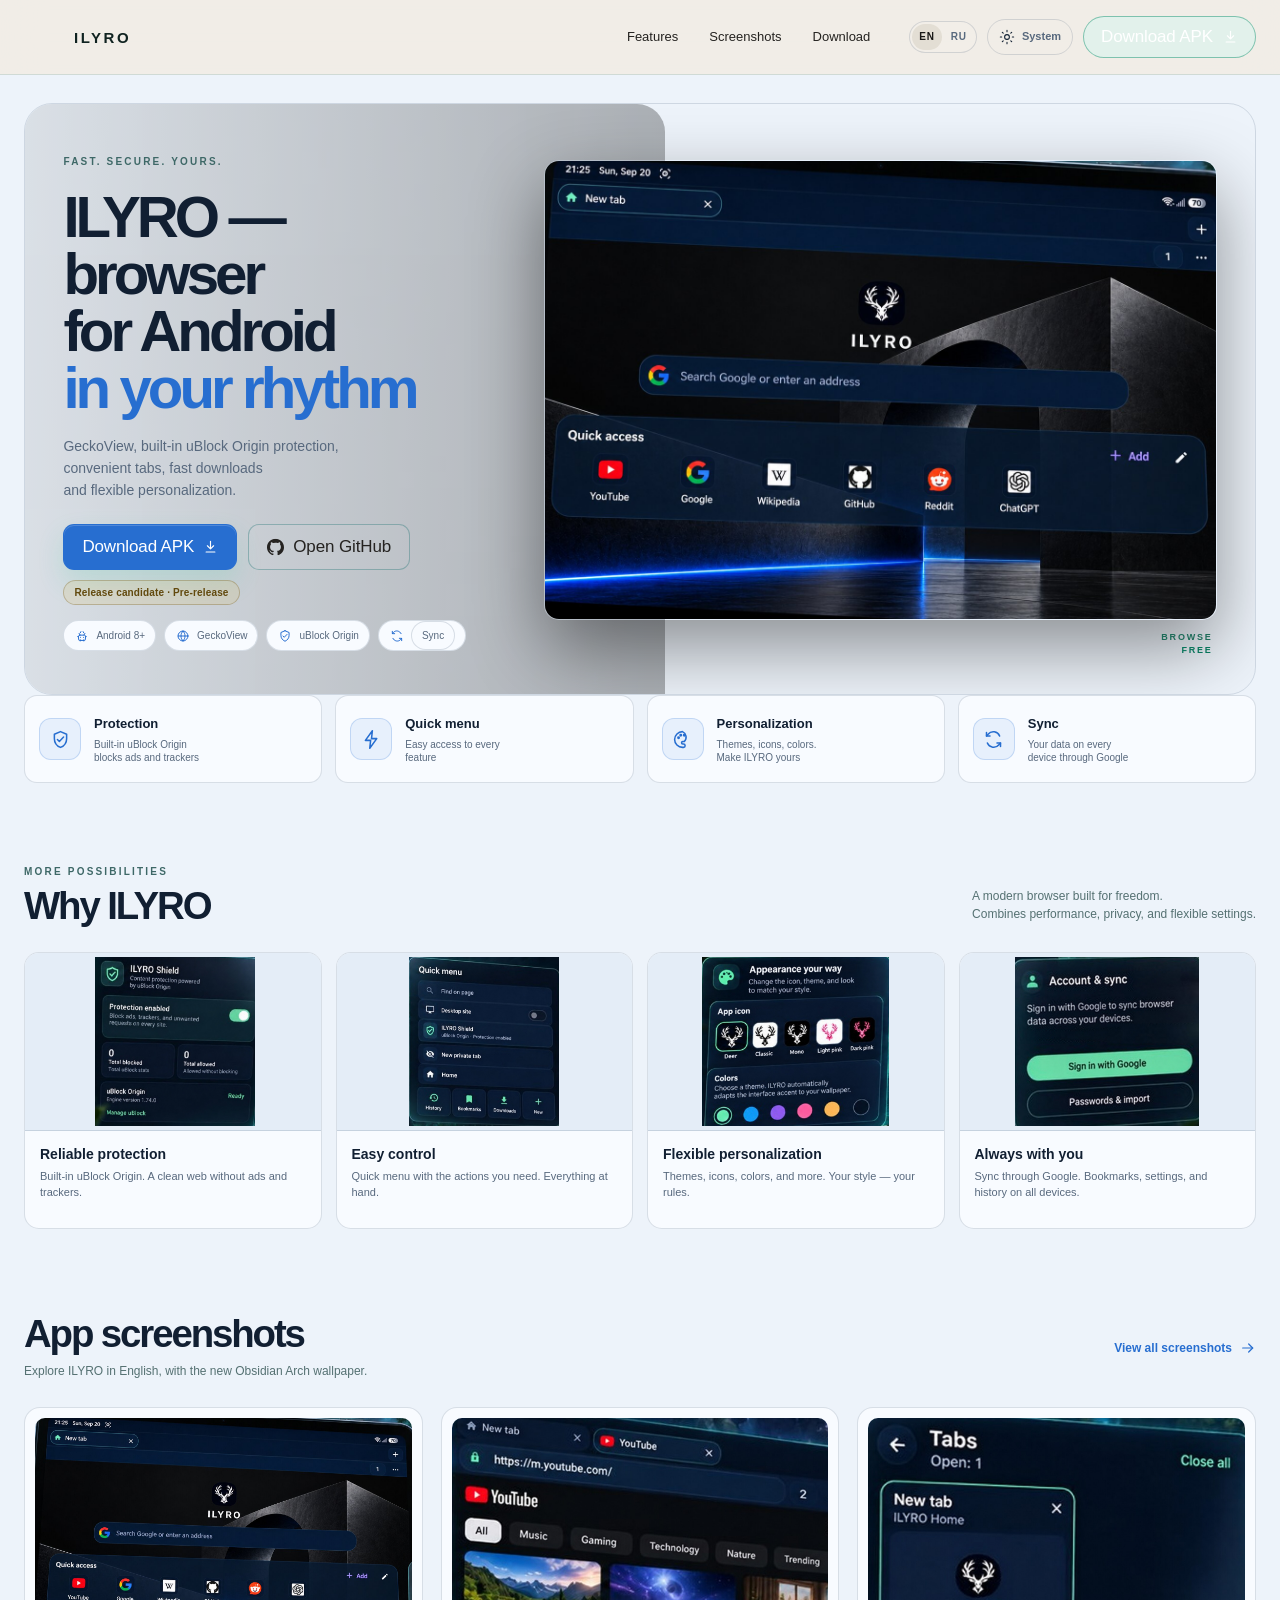
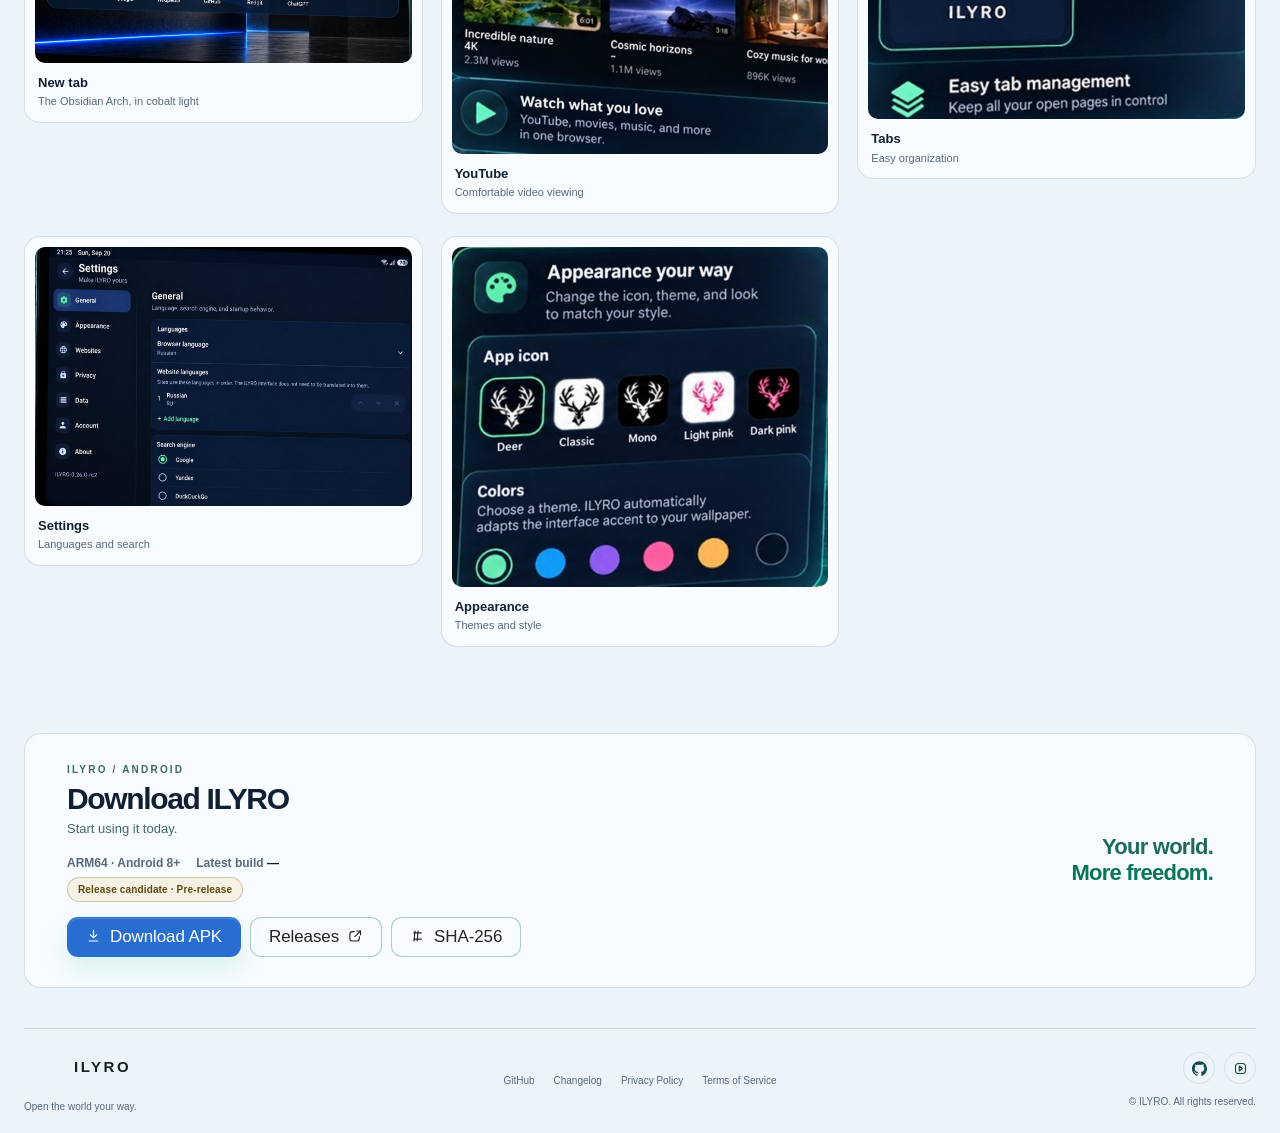
==== commit 8ad40862: "Refresh site with Obsidian and cobalt theme" ====
--- a/docs/index.html
+++ b/docs/index.html
@@ -3,7 +3,7 @@
   <head>
     <meta charset="utf-8" />
     <meta name="viewport" content="width=device-width, initial-scale=1" />
-    <meta name="theme-color" content="#111318" />
+    <meta name="theme-color" content="#080d14" />
     <meta
       name="description"
       content="ILYRO — an Android browser with GeckoView, built-in uBlock Origin protection, flexible customization, and sync."
@@ -16,12 +16,12 @@
       data-i18n-content="meta.ogDescription"
     />
     <meta property="og:type" content="website" />
-    <meta property="og:image" content="https://germ85402-ops.github.io/ilyro-browser/screenshots/ilyro-site-hero.jpg" />
+    <meta property="og:image" content="https://germ85402-ops.github.io/ilyro-browser/screenshots/ilyro-site-hero.jpg?v=20260923-obsidian-cobalt" />
     <meta name="twitter:card" content="summary_large_image" />
     <title data-i18n="meta.title">ILYRO — a browser in your rhythm</title>
-    <link rel="icon" href="assets/ilyro-app-icon.png?v=20260923-graphite-coral" type="image/png" />
-    <link rel="apple-touch-icon" href="assets/ilyro-app-icon.png?v=20260923-graphite-coral" />
-    <link rel="stylesheet" href="styles.css?v=20260923-graphite-coral" />
+    <link rel="icon" href="assets/ilyro-app-icon.png?v=20260923-obsidian-cobalt" type="image/png" />
+    <link rel="apple-touch-icon" href="assets/ilyro-app-icon.png?v=20260923-obsidian-cobalt" />
+    <link rel="stylesheet" href="styles.css?v=20260923-obsidian-cobalt" />
     <script>
       document.documentElement.classList.add('js');
     </script>
@@ -136,7 +136,7 @@
         </div>
 
         <div class="reference-hero-art" aria-label="ILYRO browser home screen" data-i18n-aria="hero.artLabel">
-          <img src="screenshots/ilyro-site-hero.jpg" alt="ILYRO browser home screen with waterfall background" data-i18n-alt="hero.artAlt" fetchpriority="high" />
+          <img src="screenshots/ilyro-site-hero.jpg" alt="ILYRO new tab with Obsidian Arch wallpaper" data-i18n-alt="hero.artAlt" fetchpriority="high" />
           <p class="hero-note" data-i18n="hero.note" data-i18n-mode="html">BROWSE<br /><span>FREE</span></p>
         </div>
       </section>
@@ -163,11 +163,11 @@
 
       <section class="reference-section real-screenshots section-shell reveal is-visible" id="screenshots" aria-labelledby="screenshots-title">
         <div class="reference-heading screenshots-heading">
-          <div><h2 id="screenshots-title" data-i18n="screenshots.title">App screenshots</h2><p data-i18n="screenshots.intro">Explore the ILYRO interface, with the screenshots translated into English.</p></div>
+          <div><h2 id="screenshots-title" data-i18n="screenshots.title">App screenshots</h2><p data-i18n="screenshots.intro">Explore ILYRO in English, with the new Obsidian Arch wallpaper.</p></div>
           <a class="section-link" href="https://github.com/germ85402-ops/ilyro-browser/tree/main/docs/screenshots" target="_blank" rel="noreferrer"><span data-i18n="screenshots.link">View all screenshots</span> <svg class="ui-icon section-arrow" aria-hidden="true"><use href="#icon-arrow-right"></use></svg></a>
         </div>
         <div class="reference-shot-grid">
-          <figure class="reference-shot"><img src="screenshots/ilyro-site-hero.jpg" alt="ILYRO new tab" data-i18n-alt="screenshots.newTab.alt" /><figcaption><strong data-i18n="screenshots.newTab.title">New tab</strong><span data-i18n="screenshots.newTab.copy">A stylish, functional start</span></figcaption></figure>
+          <figure class="reference-shot"><img src="screenshots/ilyro-site-hero.jpg" alt="ILYRO new tab with a cobalt arch wallpaper" data-i18n-alt="screenshots.newTab.alt" /><figcaption><strong data-i18n="screenshots.newTab.title">New tab</strong><span data-i18n="screenshots.newTab.copy">The Obsidian Arch, in cobalt light</span></figcaption></figure>
           <figure class="reference-shot"><img src="screenshots/ilyro-shot-youtube.jpg" alt="YouTube in ILYRO" data-i18n-alt="screenshots.youtube.alt" /><figcaption><strong data-i18n="screenshots.youtube.title">YouTube</strong><span data-i18n="screenshots.youtube.copy">Comfortable video viewing</span></figcaption></figure>
           <figure class="reference-shot"><img src="screenshots/ilyro-shot-tabs.jpg" alt="ILYRO tabs" data-i18n-alt="screenshots.tabs.alt" /><figcaption><strong data-i18n="screenshots.tabs.title">Tabs</strong><span data-i18n="screenshots.tabs.copy">Easy organization</span></figcaption></figure>
           <figure class="reference-shot"><img src="screenshots/ilyro-shot-settings.jpg" alt="ILYRO settings" data-i18n-alt="screenshots.settings.alt" /><figcaption><strong data-i18n="screenshots.settings.title">Settings</strong><span data-i18n="screenshots.settings.copy">Languages and search</span></figcaption></figure>
@@ -188,6 +188,6 @@
       <div class="footer-end"><div class="footer-social" aria-label="Project links" data-i18n-aria="footer.social"><a href="https://github.com/germ85402-ops/ilyro-browser" target="_blank" rel="noreferrer" aria-label="GitHub"><svg class="ui-icon ui-icon-github" aria-hidden="true"><use href="#icon-github"></use></svg></a><a href="https://github.com/germ85402-ops/ilyro-browser/releases" target="_blank" rel="noreferrer" aria-label="Releases"><svg class="ui-icon" aria-hidden="true"><use href="#icon-release"></use></svg></a></div><div class="footer-copy">© <span id="year"></span> ILYRO. <span data-i18n="footer.rights">All rights reserved.</span></div></div>
     </footer>
 
-    <script src="script.js?v=20260923-graphite-coral"></script>
+    <script src="script.js?v=20260923-obsidian-cobalt"></script>
   </body>
 </html>
--- a/docs/styles.css
+++ b/docs/styles.css
@@ -2860,7 +2860,7 @@
   background:
     linear-gradient(90deg, rgba(3, 20, 31, 0.94) 0%, rgba(3, 20, 31, 0.63) 42%, rgba(3, 20, 31, 0.78) 100%),
     linear-gradient(180deg, rgba(4, 29, 44, 0.48), rgba(4, 20, 31, 0.96)),
-    url("assets/ilyro-site-backdrop.jpg") center top / cover;
+    url("assets/ilyro-obsidian-wallpaper.webp") center top / cover;
   content: "";
   opacity: 0.78;
   transform: translateX(-50%);
@@ -3387,7 +3387,7 @@
   inset: 0;
   background:
     linear-gradient(90deg, rgba(4, 25, 38, 0.82), rgba(5, 32, 44, 0.4) 55%, rgba(4, 28, 39, 0.8)),
-    url("assets/ilyro-site-backdrop.jpg") center 72% / cover;
+    url("assets/ilyro-obsidian-wallpaper.webp") center 72% / cover;
   opacity: 0.84;
 }
 
@@ -3875,7 +3875,7 @@
     background:
       linear-gradient(90deg, rgba(235, 247, 245, 0.94) 0%, rgba(235, 247, 245, 0.64) 42%, rgba(235, 247, 245, 0.78) 100%),
       linear-gradient(180deg, rgba(226, 245, 242, 0.44), rgba(235, 247, 245, 0.94)),
-      url("assets/ilyro-site-backdrop.jpg") center top / cover;
+      url("assets/ilyro-obsidian-wallpaper.webp") center top / cover;
     opacity: 0.72;
   }
 
@@ -4249,32 +4249,32 @@
   }
 }
 
-/* Graphite and coral landing page */
+/* Obsidian and cobalt landing page */
 body.home-page {
   --max-width: 1360px;
-  --home-bg: #111318;
-  --home-bg-deep: #0d0f13;
-  --home-surface: #191c22;
-  --home-surface-soft: #15181e;
-  --home-line: rgba(238, 232, 221, 0.14);
-  --home-line-strong: rgba(255, 112, 83, 0.54);
-  --home-text: #f4efe6;
-  --home-muted: #aaa49b;
-  --home-green: #ff7053;
-  --home-green-soft: #ff9a7e;
+  --home-bg: #080d14;
+  --home-bg-deep: #06090f;
+  --home-surface: #111b27;
+  --home-surface-soft: #0d1621;
+  --home-line: rgba(197, 219, 246, 0.12);
+  --home-line-strong: rgba(82, 150, 255, 0.56);
+  --home-text: #f1f6fc;
+  --home-muted: #a7b5c8;
+  --home-green: #579bff;
+  --home-green-soft: #97caff;
   --bg: var(--home-bg);
-  --bg-soft: #191c22;
-  --surface: rgba(25, 28, 34, 0.92);
-  --surface-strong: #191c22;
+  --bg-soft: #111b27;
+  --surface: rgba(17, 27, 39, 0.94);
+  --surface-strong: #111b27;
   --line: var(--home-line);
   --line-strong: var(--home-line-strong);
   --text: var(--home-text);
   --muted: var(--home-muted);
-  --muted-strong: #d1c9be;
-  --blue: #ff7053;
-  --blue-bright: #ff9277;
+  --muted-strong: #d0dbe8;
+  --blue: #579bff;
+  --blue-bright: #97caff;
   background:
-    radial-gradient(ellipse at 83% 8%, rgba(255, 112, 83, 0.075), transparent 28rem),
+    radial-gradient(ellipse at 83% 8%, rgba(82, 150, 255, 0.12), transparent 30rem),
     var(--home-bg);
   color: var(--home-text);
   font-family: Inter, "Helvetica Neue", Arial, sans-serif;
@@ -4302,8 +4302,8 @@
 }
 
 .home-page .site-header {
-  border-bottom-color: rgba(238, 232, 221, 0.09);
-  background: rgba(17, 19, 24, 0.86);
+  border-bottom-color: rgba(197, 219, 246, 0.1);
+  background: rgba(8, 13, 20, 0.88);
 }
 
 .home-page .header-inner,
@@ -4330,7 +4330,7 @@
 
 .home-page .main-nav {
   gap: 31px;
-  color: #c3bdb4;
+  color: #b7c6d9;
   font-size: 13px;
 }
 
@@ -4372,7 +4372,7 @@
 }
 
 .home-page .language-switcher button[aria-pressed='true'] {
-  background: #25282e;
+  background: #182638;
   color: var(--home-text);
 }
 
@@ -4380,7 +4380,7 @@
 .home-page .button-primary {
   border-color: transparent;
   background: var(--home-green);
-  color: #181411;
+  color: #07111d;
 }
 
 .home-page .header-cta {
@@ -4395,9 +4395,9 @@
 .home-page .header-cta:focus-visible,
 .home-page .button-primary:hover,
 .home-page .button-primary:focus-visible {
-  background: #ff886b;
-  color: #16110f;
-  box-shadow: 0 10px 28px rgba(255, 112, 83, 0.2);
+  background: #7ab7ff;
+  color: #07111d;
+  box-shadow: 0 10px 28px rgba(82, 150, 255, 0.24);
 }
 
 .home-page .menu-toggle {
@@ -4427,7 +4427,7 @@
 
 .reference-overline,
 .reference-kicker {
-  color: #c1aaa0;
+  color: #b7c8de;
   font-size: 10px;
   font-weight: 750;
   letter-spacing: 0.22em;
@@ -4450,7 +4450,7 @@
 .reference-lead {
   max-width: 430px;
   margin-top: 19px;
-  color: #aaa49b;
+  color: #a7b5c8;
   font-size: 14px;
   line-height: 1.58;
 }
@@ -4469,22 +4469,22 @@
 }
 
 .home-page .button-outline {
-  border-color: rgba(238, 232, 221, 0.22);
+  border-color: rgba(197, 219, 246, 0.22);
   background: rgba(255, 255, 255, 0.025);
-  color: #e8e2d9;
+  color: #e3edf8;
 }
 
 .home-page .button-outline:hover,
 .home-page .button-outline:focus-visible {
   border-color: var(--home-green);
-  background: rgba(255, 112, 83, 0.08);
+  background: rgba(82, 150, 255, 0.1);
   color: var(--home-text);
 }
 
 .release-pill {
-  border-color: rgba(255, 112, 83, 0.3);
-  background: rgba(255, 112, 83, 0.08);
-  color: #e8b2a2;
+  border-color: rgba(82, 150, 255, 0.32);
+  background: rgba(82, 150, 255, 0.1);
+  color: #b9d9ff;
 }
 
 .download-meta,
@@ -4513,7 +4513,7 @@
   border-radius: 999px;
   padding: 0 10px;
   background: rgba(255, 255, 255, 0.025);
-  color: #c4bdb3;
+  color: #c7d5e6;
   font-size: 10px;
 }
 
@@ -4531,7 +4531,7 @@
 
 .reference-hero-art img {
   aspect-ratio: 760 / 520;
-  border-color: rgba(238, 232, 221, 0.16);
+  border-color: rgba(197, 219, 246, 0.16);
   border-radius: 15px;
   object-fit: cover;
   box-shadow: 0 28px 64px rgba(0, 0, 0, 0.34);
@@ -4573,7 +4573,7 @@
 
 .benefit-card:hover {
   border-color: var(--home-line-strong);
-  background: #1d2026;
+  background: #172638;
   box-shadow: 0 12px 28px rgba(0, 0, 0, 0.16);
 }
 
@@ -4581,9 +4581,9 @@
   width: 42px;
   height: 42px;
   flex-basis: 42px;
-  border-color: rgba(255, 112, 83, 0.22);
+  border-color: rgba(82, 150, 255, 0.22);
   border-radius: 12px;
-  background: rgba(255, 112, 83, 0.08);
+  background: rgba(82, 150, 255, 0.08);
   color: var(--home-green);
 }
 
@@ -4644,7 +4644,7 @@
 .why-card img {
   height: 178px;
   border-bottom-color: var(--home-line);
-  background: #111318;
+  background: #0a111a;
   object-fit: contain;
   object-position: center;
   padding: 4px;
@@ -4687,7 +4687,7 @@
   aspect-ratio: 1.5 / 1;
   border-color: var(--home-line);
   border-radius: 11px;
-  background: #0c0e12;
+  background: #0a111a;
   object-fit: contain;
   box-shadow: none;
 }
@@ -4773,7 +4773,7 @@
 .footer-social a:hover,
 .footer-social a:focus-visible {
   border-color: var(--home-green);
-  background: rgba(255, 112, 83, 0.1);
+  background: rgba(82, 150, 255, 0.1);
 }
 
 .home-page .js .reveal,
@@ -4783,25 +4783,25 @@
 }
 
 :root[data-theme='light'] body.home-page {
-  --home-bg: #f1ede5;
-  --home-bg-deep: #f1ede5;
-  --home-surface: #faf8f3;
-  --home-surface-soft: #e9e4db;
-  --home-line: rgba(28, 28, 30, 0.13);
-  --home-line-strong: rgba(211, 80, 54, 0.5);
-  --home-text: #18191c;
-  --home-muted: #625e58;
-  --home-green: #d9563b;
-  --home-green-soft: #b7452e;
+  --home-bg: #edf3fa;
+  --home-bg-deep: #edf3fa;
+  --home-surface: #f8fbff;
+  --home-surface-soft: #e4edf7;
+  --home-line: rgba(20, 45, 80, 0.14);
+  --home-line-strong: rgba(44, 113, 214, 0.42);
+  --home-text: #111f32;
+  --home-muted: #58697e;
+  --home-green: #276ed0;
+  --home-green-soft: #1e5ba9;
   --bg: var(--home-bg);
   --bg-soft: var(--home-surface-soft);
-  --surface: rgba(250, 248, 243, 0.95);
-  --surface-strong: #faf8f3;
+  --surface: rgba(248, 251, 255, 0.96);
+  --surface-strong: #f8fbff;
   --line: var(--home-line);
   --line-strong: var(--home-line-strong);
   --text: var(--home-text);
   --muted: var(--home-muted);
-  --muted-strong: #393735;
+  --muted-strong: #33445b;
   background: var(--home-bg);
 }
 
@@ -4834,30 +4834,30 @@
 
 :root[data-theme='light'] .home-page .why-card img,
 :root[data-theme='light'] .home-page .reference-shot img {
-  background: #e9e4db;
+  background: #e4edf7;
 }
 
 @media (prefers-color-scheme: light) {
   :root:not([data-theme]) body.home-page {
-    --home-bg: #f1ede5;
-    --home-bg-deep: #f1ede5;
-    --home-surface: #faf8f3;
-    --home-surface-soft: #e9e4db;
-    --home-line: rgba(28, 28, 30, 0.13);
-    --home-line-strong: rgba(211, 80, 54, 0.5);
-    --home-text: #18191c;
-    --home-muted: #625e58;
-    --home-green: #d9563b;
-    --home-green-soft: #b7452e;
+    --home-bg: #edf3fa;
+    --home-bg-deep: #edf3fa;
+    --home-surface: #f8fbff;
+    --home-surface-soft: #e4edf7;
+    --home-line: rgba(20, 45, 80, 0.14);
+    --home-line-strong: rgba(44, 113, 214, 0.42);
+    --home-text: #111f32;
+    --home-muted: #58697e;
+    --home-green: #276ed0;
+    --home-green-soft: #1e5ba9;
     --bg: var(--home-bg);
     --bg-soft: var(--home-surface-soft);
-    --surface: rgba(250, 248, 243, 0.95);
-    --surface-strong: #faf8f3;
+    --surface: rgba(248, 251, 255, 0.96);
+    --surface-strong: #f8fbff;
     --line: var(--home-line);
     --line-strong: var(--home-line-strong);
     --text: var(--home-text);
     --muted: var(--home-muted);
-    --muted-strong: #393735;
+    --muted-strong: #33445b;
     background: var(--home-bg);
   }
 
@@ -4886,7 +4886,7 @@
 
   :root:not([data-theme]) .home-page .why-card img,
   :root:not([data-theme]) .home-page .reference-shot img {
-    background: #e9e4db;
+    background: #e4edf7;
   }
 }
 
@@ -5144,8 +5144,8 @@
   }
 
   :root:not([data-theme]) .home-page .benefit-icon {
-    border-color: rgba(217, 86, 59, 0.2);
-    background: rgba(217, 86, 59, 0.08);
+    border-color: rgba(39, 110, 208, 0.2);
+    background: rgba(39, 110, 208, 0.08);
     color: var(--home-green);
   }
 
@@ -5178,3 +5178,162 @@
     background: var(--home-surface);
   }
 }
+
+/* New wallpaper-led hero and cleaner screenshot framing */
+.home-page .reference-hero {
+  position: relative;
+  isolation: isolate;
+  overflow: hidden;
+  margin-top: 28px;
+  border: 1px solid var(--home-line);
+  border-radius: 28px;
+  padding-right: clamp(24px, 3vw, 42px);
+  padding-left: clamp(24px, 3vw, 42px);
+}
+
+.home-page .reference-hero::before {
+  position: absolute;
+  z-index: -1;
+  inset: 0;
+  display: block;
+  border: 0;
+  border-radius: inherit;
+  background-color: #080d14;
+  background-image:
+    linear-gradient(90deg, rgba(7, 11, 17, 0.97) 0%, rgba(7, 11, 17, 0.9) 43%, rgba(7, 11, 17, 0.55) 100%),
+    url("assets/ilyro-obsidian-wallpaper.webp");
+  background-repeat: no-repeat;
+  background-position: center, 84% 48%;
+  background-size: cover, auto 165%;
+  content: "";
+}
+
+.home-page .reference-hero h1 span,
+.home-page .section-link,
+.home-page .tag-icon,
+.home-page .download-note span,
+.home-page .download-copy small {
+  color: var(--home-green);
+}
+
+.home-page .reference-hero-art img {
+  border-color: rgba(197, 219, 246, 0.18);
+  box-shadow: 0 28px 72px rgba(0, 0, 0, 0.42);
+}
+
+.home-page .reference-shot-grid {
+  grid-template-columns: repeat(3, minmax(0, 1fr));
+  align-items: start;
+  gap: 22px 18px;
+}
+
+.home-page .reference-shot {
+  overflow: hidden;
+  margin: 0;
+  border: 1px solid var(--home-line);
+  border-radius: 16px;
+  padding: 10px;
+  background: var(--home-surface);
+  transition: border-color 180ms ease, transform 180ms ease;
+}
+
+.home-page .reference-shot:hover {
+  transform: translateY(-3px);
+  border-color: var(--home-line-strong);
+}
+
+.home-page .reference-shot img {
+  display: block;
+  width: 100%;
+  height: auto;
+  aspect-ratio: auto;
+  border: 0;
+  border-radius: 10px;
+  background: #0a111a;
+  object-fit: contain;
+}
+
+.home-page .reference-shot figcaption {
+  padding: 12px 3px 3px;
+}
+
+.home-page .reference-shot figcaption strong {
+  font-size: 13px;
+}
+
+.home-page .reference-shot figcaption span {
+  font-size: 11px;
+}
+
+:root[data-theme='light'] .home-page .reference-hero::before {
+  display: block;
+  background-color: #edf3fa;
+  background-image:
+    linear-gradient(90deg, rgba(237, 243, 250, 0.97) 0%, rgba(237, 243, 250, 0.9) 46%, rgba(237, 243, 250, 0.58) 100%),
+    url("assets/ilyro-obsidian-wallpaper.webp");
+}
+
+:root[data-theme='light'] .home-page .header-cta,
+:root[data-theme='light'] .home-page .button-primary {
+  color: #fff;
+}
+
+:root[data-theme='light'] .home-page .benefit-icon {
+  border-color: rgba(39, 110, 208, 0.2);
+  background: rgba(39, 110, 208, 0.08);
+  color: var(--home-green);
+}
+
+:root[data-theme='light'] .home-page .benefit-card:hover {
+  background: #fff;
+}
+
+@media (prefers-color-scheme: light) {
+  :root:not([data-theme]) .home-page .reference-hero::before {
+    display: block;
+    background-color: #edf3fa;
+    background-image:
+      linear-gradient(90deg, rgba(237, 243, 250, 0.97) 0%, rgba(237, 243, 250, 0.9) 46%, rgba(237, 243, 250, 0.58) 100%),
+      url("assets/ilyro-obsidian-wallpaper.webp");
+  }
+
+  :root:not([data-theme]) .home-page .header-cta,
+  :root:not([data-theme]) .home-page .button-primary {
+    color: #fff;
+  }
+
+  :root:not([data-theme]) .home-page .benefit-icon {
+    border-color: rgba(39, 110, 208, 0.2);
+    background: rgba(39, 110, 208, 0.08);
+    color: var(--home-green);
+  }
+}
+
+@media (max-width: 860px) {
+  .home-page .reference-hero {
+    margin-top: 18px;
+    border-radius: 22px;
+    padding-right: 23px;
+    padding-left: 23px;
+  }
+
+  .home-page .reference-hero::before {
+    background-position: center, 92% 24%;
+    background-size: cover, auto 620px;
+  }
+
+  :root[data-theme='light'] .home-page .reference-hero::before {
+    background-position: center, 92% 24%;
+  }
+
+  .home-page .reference-shot-grid {
+    grid-template-columns: repeat(2, minmax(0, 1fr));
+    gap: 16px 12px;
+  }
+}
+
+@media (max-width: 380px) {
+  .home-page .reference-shot-grid {
+    grid-template-columns: 1fr;
+  }
+}
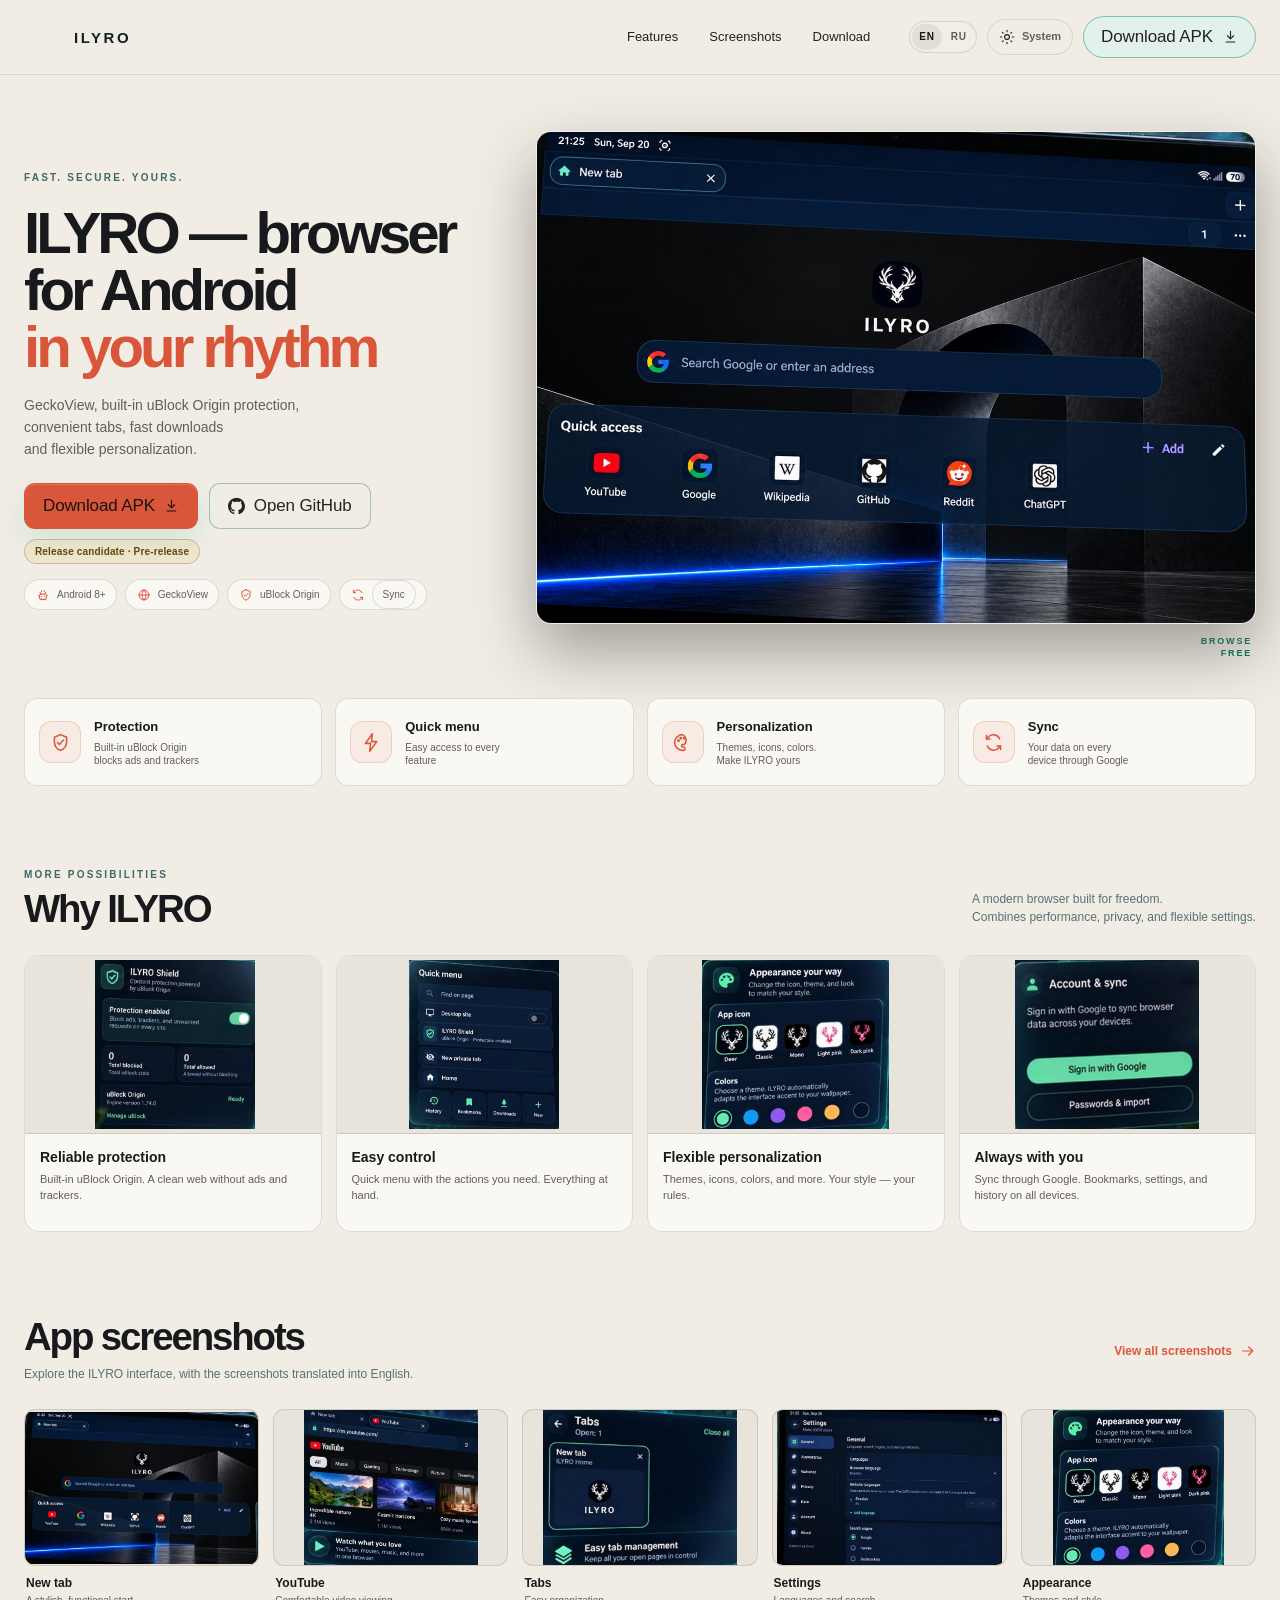
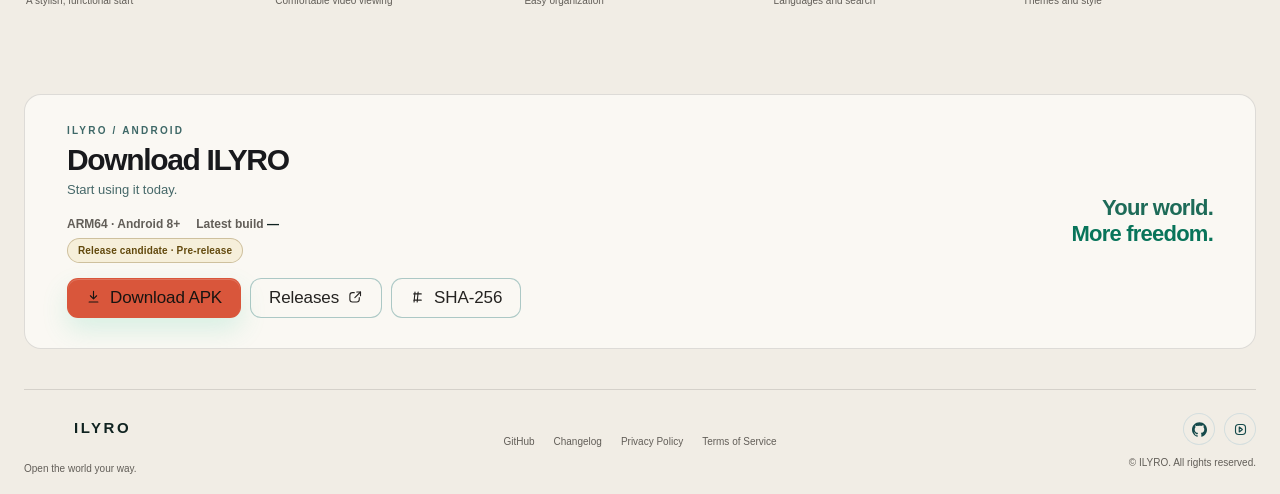
==== commit dee61804: "Refresh ILYRO site for wallpaper update" ====
--- a/docs/index.html
+++ b/docs/index.html
@@ -3,7 +3,7 @@
   <head>
     <meta charset="utf-8" />
     <meta name="viewport" content="width=device-width, initial-scale=1" />
-    <meta name="theme-color" content="#080d14" />
+    <meta name="theme-color" content="#111318" />
     <meta
       name="description"
       content="ILYRO — an Android browser with GeckoView, built-in uBlock Origin protection, flexible customization, and sync."
@@ -16,12 +16,12 @@
       data-i18n-content="meta.ogDescription"
     />
     <meta property="og:type" content="website" />
-    <meta property="og:image" content="https://germ85402-ops.github.io/ilyro-browser/screenshots/ilyro-site-hero.jpg?v=20260923-obsidian-cobalt" />
+    <meta property="og:image" content="https://germ85402-ops.github.io/ilyro-browser/screenshots/ilyro-site-hero.jpg" />
     <meta name="twitter:card" content="summary_large_image" />
     <title data-i18n="meta.title">ILYRO — a browser in your rhythm</title>
-    <link rel="icon" href="assets/ilyro-app-icon.png?v=20260923-obsidian-cobalt" type="image/png" />
-    <link rel="apple-touch-icon" href="assets/ilyro-app-icon.png?v=20260923-obsidian-cobalt" />
-    <link rel="stylesheet" href="styles.css?v=20260923-obsidian-cobalt" />
+    <link rel="icon" href="assets/ilyro-app-icon.png?v=20260923-graphite-coral" type="image/png" />
+    <link rel="apple-touch-icon" href="assets/ilyro-app-icon.png?v=20260923-graphite-coral" />
+    <link rel="stylesheet" href="styles.css?v=20260923-graphite-coral" />
     <script>
       document.documentElement.classList.add('js');
     </script>
@@ -136,7 +136,7 @@
         </div>
 
         <div class="reference-hero-art" aria-label="ILYRO browser home screen" data-i18n-aria="hero.artLabel">
-          <img src="screenshots/ilyro-site-hero.jpg" alt="ILYRO new tab with Obsidian Arch wallpaper" data-i18n-alt="hero.artAlt" fetchpriority="high" />
+          <img src="screenshots/ilyro-site-hero.jpg" alt="ILYRO browser home screen with waterfall background" data-i18n-alt="hero.artAlt" fetchpriority="high" />
           <p class="hero-note" data-i18n="hero.note" data-i18n-mode="html">BROWSE<br /><span>FREE</span></p>
         </div>
       </section>
@@ -163,11 +163,11 @@
 
       <section class="reference-section real-screenshots section-shell reveal is-visible" id="screenshots" aria-labelledby="screenshots-title">
         <div class="reference-heading screenshots-heading">
-          <div><h2 id="screenshots-title" data-i18n="screenshots.title">App screenshots</h2><p data-i18n="screenshots.intro">Explore ILYRO in English, with the new Obsidian Arch wallpaper.</p></div>
+          <div><h2 id="screenshots-title" data-i18n="screenshots.title">App screenshots</h2><p data-i18n="screenshots.intro">Explore the ILYRO interface, with the screenshots translated into English.</p></div>
           <a class="section-link" href="https://github.com/germ85402-ops/ilyro-browser/tree/main/docs/screenshots" target="_blank" rel="noreferrer"><span data-i18n="screenshots.link">View all screenshots</span> <svg class="ui-icon section-arrow" aria-hidden="true"><use href="#icon-arrow-right"></use></svg></a>
         </div>
         <div class="reference-shot-grid">
-          <figure class="reference-shot"><img src="screenshots/ilyro-site-hero.jpg" alt="ILYRO new tab with a cobalt arch wallpaper" data-i18n-alt="screenshots.newTab.alt" /><figcaption><strong data-i18n="screenshots.newTab.title">New tab</strong><span data-i18n="screenshots.newTab.copy">The Obsidian Arch, in cobalt light</span></figcaption></figure>
+          <figure class="reference-shot"><img src="screenshots/ilyro-site-hero.jpg" alt="ILYRO new tab" data-i18n-alt="screenshots.newTab.alt" /><figcaption><strong data-i18n="screenshots.newTab.title">New tab</strong><span data-i18n="screenshots.newTab.copy">A stylish, functional start</span></figcaption></figure>
           <figure class="reference-shot"><img src="screenshots/ilyro-shot-youtube.jpg" alt="YouTube in ILYRO" data-i18n-alt="screenshots.youtube.alt" /><figcaption><strong data-i18n="screenshots.youtube.title">YouTube</strong><span data-i18n="screenshots.youtube.copy">Comfortable video viewing</span></figcaption></figure>
           <figure class="reference-shot"><img src="screenshots/ilyro-shot-tabs.jpg" alt="ILYRO tabs" data-i18n-alt="screenshots.tabs.alt" /><figcaption><strong data-i18n="screenshots.tabs.title">Tabs</strong><span data-i18n="screenshots.tabs.copy">Easy organization</span></figcaption></figure>
           <figure class="reference-shot"><img src="screenshots/ilyro-shot-settings.jpg" alt="ILYRO settings" data-i18n-alt="screenshots.settings.alt" /><figcaption><strong data-i18n="screenshots.settings.title">Settings</strong><span data-i18n="screenshots.settings.copy">Languages and search</span></figcaption></figure>
@@ -188,6 +188,6 @@
       <div class="footer-end"><div class="footer-social" aria-label="Project links" data-i18n-aria="footer.social"><a href="https://github.com/germ85402-ops/ilyro-browser" target="_blank" rel="noreferrer" aria-label="GitHub"><svg class="ui-icon ui-icon-github" aria-hidden="true"><use href="#icon-github"></use></svg></a><a href="https://github.com/germ85402-ops/ilyro-browser/releases" target="_blank" rel="noreferrer" aria-label="Releases"><svg class="ui-icon" aria-hidden="true"><use href="#icon-release"></use></svg></a></div><div class="footer-copy">© <span id="year"></span> ILYRO. <span data-i18n="footer.rights">All rights reserved.</span></div></div>
     </footer>
 
-    <script src="script.js?v=20260923-obsidian-cobalt"></script>
+    <script src="script.js?v=20260923-graphite-coral"></script>
   </body>
 </html>
--- a/docs/styles.css
+++ b/docs/styles.css
@@ -2860,7 +2860,7 @@
   background:
     linear-gradient(90deg, rgba(3, 20, 31, 0.94) 0%, rgba(3, 20, 31, 0.63) 42%, rgba(3, 20, 31, 0.78) 100%),
     linear-gradient(180deg, rgba(4, 29, 44, 0.48), rgba(4, 20, 31, 0.96)),
-    url("assets/ilyro-obsidian-wallpaper.webp") center top / cover;
+    url("assets/ilyro-site-backdrop.jpg") center top / cover;
   content: "";
   opacity: 0.78;
   transform: translateX(-50%);
@@ -3387,7 +3387,7 @@
   inset: 0;
   background:
     linear-gradient(90deg, rgba(4, 25, 38, 0.82), rgba(5, 32, 44, 0.4) 55%, rgba(4, 28, 39, 0.8)),
-    url("assets/ilyro-obsidian-wallpaper.webp") center 72% / cover;
+    url("assets/ilyro-site-backdrop.jpg") center 72% / cover;
   opacity: 0.84;
 }
 
@@ -3875,7 +3875,7 @@
     background:
       linear-gradient(90deg, rgba(235, 247, 245, 0.94) 0%, rgba(235, 247, 245, 0.64) 42%, rgba(235, 247, 245, 0.78) 100%),
       linear-gradient(180deg, rgba(226, 245, 242, 0.44), rgba(235, 247, 245, 0.94)),
-      url("assets/ilyro-obsidian-wallpaper.webp") center top / cover;
+      url("assets/ilyro-site-backdrop.jpg") center top / cover;
     opacity: 0.72;
   }
 
@@ -4249,32 +4249,32 @@
   }
 }
 
-/* Obsidian and cobalt landing page */
+/* Graphite and coral landing page */
 body.home-page {
   --max-width: 1360px;
-  --home-bg: #080d14;
-  --home-bg-deep: #06090f;
-  --home-surface: #111b27;
-  --home-surface-soft: #0d1621;
-  --home-line: rgba(197, 219, 246, 0.12);
-  --home-line-strong: rgba(82, 150, 255, 0.56);
-  --home-text: #f1f6fc;
-  --home-muted: #a7b5c8;
-  --home-green: #579bff;
-  --home-green-soft: #97caff;
+  --home-bg: #111318;
+  --home-bg-deep: #0d0f13;
+  --home-surface: #191c22;
+  --home-surface-soft: #15181e;
+  --home-line: rgba(238, 232, 221, 0.14);
+  --home-line-strong: rgba(255, 112, 83, 0.54);
+  --home-text: #f4efe6;
+  --home-muted: #aaa49b;
+  --home-green: #ff7053;
+  --home-green-soft: #ff9a7e;
   --bg: var(--home-bg);
-  --bg-soft: #111b27;
-  --surface: rgba(17, 27, 39, 0.94);
-  --surface-strong: #111b27;
+  --bg-soft: #191c22;
+  --surface: rgba(25, 28, 34, 0.92);
+  --surface-strong: #191c22;
   --line: var(--home-line);
   --line-strong: var(--home-line-strong);
   --text: var(--home-text);
   --muted: var(--home-muted);
-  --muted-strong: #d0dbe8;
-  --blue: #579bff;
-  --blue-bright: #97caff;
+  --muted-strong: #d1c9be;
+  --blue: #ff7053;
+  --blue-bright: #ff9277;
   background:
-    radial-gradient(ellipse at 83% 8%, rgba(82, 150, 255, 0.12), transparent 30rem),
+    radial-gradient(ellipse at 83% 8%, rgba(255, 112, 83, 0.075), transparent 28rem),
     var(--home-bg);
   color: var(--home-text);
   font-family: Inter, "Helvetica Neue", Arial, sans-serif;
@@ -4302,8 +4302,8 @@
 }
 
 .home-page .site-header {
-  border-bottom-color: rgba(197, 219, 246, 0.1);
-  background: rgba(8, 13, 20, 0.88);
+  border-bottom-color: rgba(238, 232, 221, 0.09);
+  background: rgba(17, 19, 24, 0.86);
 }
 
 .home-page .header-inner,
@@ -4330,7 +4330,7 @@
 
 .home-page .main-nav {
   gap: 31px;
-  color: #b7c6d9;
+  color: #c3bdb4;
   font-size: 13px;
 }
 
@@ -4372,7 +4372,7 @@
 }
 
 .home-page .language-switcher button[aria-pressed='true'] {
-  background: #182638;
+  background: #25282e;
   color: var(--home-text);
 }
 
@@ -4380,7 +4380,7 @@
 .home-page .button-primary {
   border-color: transparent;
   background: var(--home-green);
-  color: #07111d;
+  color: #181411;
 }
 
 .home-page .header-cta {
@@ -4395,9 +4395,9 @@
 .home-page .header-cta:focus-visible,
 .home-page .button-primary:hover,
 .home-page .button-primary:focus-visible {
-  background: #7ab7ff;
-  color: #07111d;
-  box-shadow: 0 10px 28px rgba(82, 150, 255, 0.24);
+  background: #ff886b;
+  color: #16110f;
+  box-shadow: 0 10px 28px rgba(255, 112, 83, 0.2);
 }
 
 .home-page .menu-toggle {
@@ -4427,7 +4427,7 @@
 
 .reference-overline,
 .reference-kicker {
-  color: #b7c8de;
+  color: #c1aaa0;
   font-size: 10px;
   font-weight: 750;
   letter-spacing: 0.22em;
@@ -4450,7 +4450,7 @@
 .reference-lead {
   max-width: 430px;
   margin-top: 19px;
-  color: #a7b5c8;
+  color: #aaa49b;
   font-size: 14px;
   line-height: 1.58;
 }
@@ -4469,22 +4469,22 @@
 }
 
 .home-page .button-outline {
-  border-color: rgba(197, 219, 246, 0.22);
+  border-color: rgba(238, 232, 221, 0.22);
   background: rgba(255, 255, 255, 0.025);
-  color: #e3edf8;
+  color: #e8e2d9;
 }
 
 .home-page .button-outline:hover,
 .home-page .button-outline:focus-visible {
   border-color: var(--home-green);
-  background: rgba(82, 150, 255, 0.1);
+  background: rgba(255, 112, 83, 0.08);
   color: var(--home-text);
 }
 
 .release-pill {
-  border-color: rgba(82, 150, 255, 0.32);
-  background: rgba(82, 150, 255, 0.1);
-  color: #b9d9ff;
+  border-color: rgba(255, 112, 83, 0.3);
+  background: rgba(255, 112, 83, 0.08);
+  color: #e8b2a2;
 }
 
 .download-meta,
@@ -4513,7 +4513,7 @@
   border-radius: 999px;
   padding: 0 10px;
   background: rgba(255, 255, 255, 0.025);
-  color: #c7d5e6;
+  color: #c4bdb3;
   font-size: 10px;
 }
 
@@ -4531,7 +4531,7 @@
 
 .reference-hero-art img {
   aspect-ratio: 760 / 520;
-  border-color: rgba(197, 219, 246, 0.16);
+  border-color: rgba(238, 232, 221, 0.16);
   border-radius: 15px;
   object-fit: cover;
   box-shadow: 0 28px 64px rgba(0, 0, 0, 0.34);
@@ -4573,7 +4573,7 @@
 
 .benefit-card:hover {
   border-color: var(--home-line-strong);
-  background: #172638;
+  background: #1d2026;
   box-shadow: 0 12px 28px rgba(0, 0, 0, 0.16);
 }
 
@@ -4581,9 +4581,9 @@
   width: 42px;
   height: 42px;
   flex-basis: 42px;
-  border-color: rgba(82, 150, 255, 0.22);
+  border-color: rgba(255, 112, 83, 0.22);
   border-radius: 12px;
-  background: rgba(82, 150, 255, 0.08);
+  background: rgba(255, 112, 83, 0.08);
   color: var(--home-green);
 }
 
@@ -4644,7 +4644,7 @@
 .why-card img {
   height: 178px;
   border-bottom-color: var(--home-line);
-  background: #0a111a;
+  background: #111318;
   object-fit: contain;
   object-position: center;
   padding: 4px;
@@ -4687,7 +4687,7 @@
   aspect-ratio: 1.5 / 1;
   border-color: var(--home-line);
   border-radius: 11px;
-  background: #0a111a;
+  background: #0c0e12;
   object-fit: contain;
   box-shadow: none;
 }
@@ -4773,7 +4773,7 @@
 .footer-social a:hover,
 .footer-social a:focus-visible {
   border-color: var(--home-green);
-  background: rgba(82, 150, 255, 0.1);
+  background: rgba(255, 112, 83, 0.1);
 }
 
 .home-page .js .reveal,
@@ -4783,25 +4783,25 @@
 }
 
 :root[data-theme='light'] body.home-page {
-  --home-bg: #edf3fa;
-  --home-bg-deep: #edf3fa;
-  --home-surface: #f8fbff;
-  --home-surface-soft: #e4edf7;
-  --home-line: rgba(20, 45, 80, 0.14);
-  --home-line-strong: rgba(44, 113, 214, 0.42);
-  --home-text: #111f32;
-  --home-muted: #58697e;
-  --home-green: #276ed0;
-  --home-green-soft: #1e5ba9;
+  --home-bg: #f1ede5;
+  --home-bg-deep: #f1ede5;
+  --home-surface: #faf8f3;
+  --home-surface-soft: #e9e4db;
+  --home-line: rgba(28, 28, 30, 0.13);
+  --home-line-strong: rgba(211, 80, 54, 0.5);
+  --home-text: #18191c;
+  --home-muted: #625e58;
+  --home-green: #d9563b;
+  --home-green-soft: #b7452e;
   --bg: var(--home-bg);
   --bg-soft: var(--home-surface-soft);
-  --surface: rgba(248, 251, 255, 0.96);
-  --surface-strong: #f8fbff;
+  --surface: rgba(250, 248, 243, 0.95);
+  --surface-strong: #faf8f3;
   --line: var(--home-line);
   --line-strong: var(--home-line-strong);
   --text: var(--home-text);
   --muted: var(--home-muted);
-  --muted-strong: #33445b;
+  --muted-strong: #393735;
   background: var(--home-bg);
 }
 
@@ -4834,30 +4834,30 @@
 
 :root[data-theme='light'] .home-page .why-card img,
 :root[data-theme='light'] .home-page .reference-shot img {
-  background: #e4edf7;
+  background: #e9e4db;
 }
 
 @media (prefers-color-scheme: light) {
   :root:not([data-theme]) body.home-page {
-    --home-bg: #edf3fa;
-    --home-bg-deep: #edf3fa;
-    --home-surface: #f8fbff;
-    --home-surface-soft: #e4edf7;
-    --home-line: rgba(20, 45, 80, 0.14);
-    --home-line-strong: rgba(44, 113, 214, 0.42);
-    --home-text: #111f32;
-    --home-muted: #58697e;
-    --home-green: #276ed0;
-    --home-green-soft: #1e5ba9;
+    --home-bg: #f1ede5;
+    --home-bg-deep: #f1ede5;
+    --home-surface: #faf8f3;
+    --home-surface-soft: #e9e4db;
+    --home-line: rgba(28, 28, 30, 0.13);
+    --home-line-strong: rgba(211, 80, 54, 0.5);
+    --home-text: #18191c;
+    --home-muted: #625e58;
+    --home-green: #d9563b;
+    --home-green-soft: #b7452e;
     --bg: var(--home-bg);
     --bg-soft: var(--home-surface-soft);
-    --surface: rgba(248, 251, 255, 0.96);
-    --surface-strong: #f8fbff;
+    --surface: rgba(250, 248, 243, 0.95);
+    --surface-strong: #faf8f3;
     --line: var(--home-line);
     --line-strong: var(--home-line-strong);
     --text: var(--home-text);
     --muted: var(--home-muted);
-    --muted-strong: #33445b;
+    --muted-strong: #393735;
     background: var(--home-bg);
   }
 
@@ -4886,7 +4886,7 @@
 
   :root:not([data-theme]) .home-page .why-card img,
   :root:not([data-theme]) .home-page .reference-shot img {
-    background: #e4edf7;
+    background: #e9e4db;
   }
 }
 
@@ -5144,8 +5144,8 @@
   }
 
   :root:not([data-theme]) .home-page .benefit-icon {
-    border-color: rgba(39, 110, 208, 0.2);
-    background: rgba(39, 110, 208, 0.08);
+    border-color: rgba(217, 86, 59, 0.2);
+    background: rgba(217, 86, 59, 0.08);
     color: var(--home-green);
   }
 
@@ -5178,162 +5178,3 @@
     background: var(--home-surface);
   }
 }
-
-/* New wallpaper-led hero and cleaner screenshot framing */
-.home-page .reference-hero {
-  position: relative;
-  isolation: isolate;
-  overflow: hidden;
-  margin-top: 28px;
-  border: 1px solid var(--home-line);
-  border-radius: 28px;
-  padding-right: clamp(24px, 3vw, 42px);
-  padding-left: clamp(24px, 3vw, 42px);
-}
-
-.home-page .reference-hero::before {
-  position: absolute;
-  z-index: -1;
-  inset: 0;
-  display: block;
-  border: 0;
-  border-radius: inherit;
-  background-color: #080d14;
-  background-image:
-    linear-gradient(90deg, rgba(7, 11, 17, 0.97) 0%, rgba(7, 11, 17, 0.9) 43%, rgba(7, 11, 17, 0.55) 100%),
-    url("assets/ilyro-obsidian-wallpaper.webp");
-  background-repeat: no-repeat;
-  background-position: center, 84% 48%;
-  background-size: cover, auto 165%;
-  content: "";
-}
-
-.home-page .reference-hero h1 span,
-.home-page .section-link,
-.home-page .tag-icon,
-.home-page .download-note span,
-.home-page .download-copy small {
-  color: var(--home-green);
-}
-
-.home-page .reference-hero-art img {
-  border-color: rgba(197, 219, 246, 0.18);
-  box-shadow: 0 28px 72px rgba(0, 0, 0, 0.42);
-}
-
-.home-page .reference-shot-grid {
-  grid-template-columns: repeat(3, minmax(0, 1fr));
-  align-items: start;
-  gap: 22px 18px;
-}
-
-.home-page .reference-shot {
-  overflow: hidden;
-  margin: 0;
-  border: 1px solid var(--home-line);
-  border-radius: 16px;
-  padding: 10px;
-  background: var(--home-surface);
-  transition: border-color 180ms ease, transform 180ms ease;
-}
-
-.home-page .reference-shot:hover {
-  transform: translateY(-3px);
-  border-color: var(--home-line-strong);
-}
-
-.home-page .reference-shot img {
-  display: block;
-  width: 100%;
-  height: auto;
-  aspect-ratio: auto;
-  border: 0;
-  border-radius: 10px;
-  background: #0a111a;
-  object-fit: contain;
-}
-
-.home-page .reference-shot figcaption {
-  padding: 12px 3px 3px;
-}
-
-.home-page .reference-shot figcaption strong {
-  font-size: 13px;
-}
-
-.home-page .reference-shot figcaption span {
-  font-size: 11px;
-}
-
-:root[data-theme='light'] .home-page .reference-hero::before {
-  display: block;
-  background-color: #edf3fa;
-  background-image:
-    linear-gradient(90deg, rgba(237, 243, 250, 0.97) 0%, rgba(237, 243, 250, 0.9) 46%, rgba(237, 243, 250, 0.58) 100%),
-    url("assets/ilyro-obsidian-wallpaper.webp");
-}
-
-:root[data-theme='light'] .home-page .header-cta,
-:root[data-theme='light'] .home-page .button-primary {
-  color: #fff;
-}
-
-:root[data-theme='light'] .home-page .benefit-icon {
-  border-color: rgba(39, 110, 208, 0.2);
-  background: rgba(39, 110, 208, 0.08);
-  color: var(--home-green);
-}
-
-:root[data-theme='light'] .home-page .benefit-card:hover {
-  background: #fff;
-}
-
-@media (prefers-color-scheme: light) {
-  :root:not([data-theme]) .home-page .reference-hero::before {
-    display: block;
-    background-color: #edf3fa;
-    background-image:
-      linear-gradient(90deg, rgba(237, 243, 250, 0.97) 0%, rgba(237, 243, 250, 0.9) 46%, rgba(237, 243, 250, 0.58) 100%),
-      url("assets/ilyro-obsidian-wallpaper.webp");
-  }
-
-  :root:not([data-theme]) .home-page .header-cta,
-  :root:not([data-theme]) .home-page .button-primary {
-    color: #fff;
-  }
-
-  :root:not([data-theme]) .home-page .benefit-icon {
-    border-color: rgba(39, 110, 208, 0.2);
-    background: rgba(39, 110, 208, 0.08);
-    color: var(--home-green);
-  }
-}
-
-@media (max-width: 860px) {
-  .home-page .reference-hero {
-    margin-top: 18px;
-    border-radius: 22px;
-    padding-right: 23px;
-    padding-left: 23px;
-  }
-
-  .home-page .reference-hero::before {
-    background-position: center, 92% 24%;
-    background-size: cover, auto 620px;
-  }
-
-  :root[data-theme='light'] .home-page .reference-hero::before {
-    background-position: center, 92% 24%;
-  }
-
-  .home-page .reference-shot-grid {
-    grid-template-columns: repeat(2, minmax(0, 1fr));
-    gap: 16px 12px;
-  }
-}
-
-@media (max-width: 380px) {
-  .home-page .reference-shot-grid {
-    grid-template-columns: 1fr;
-  }
-}
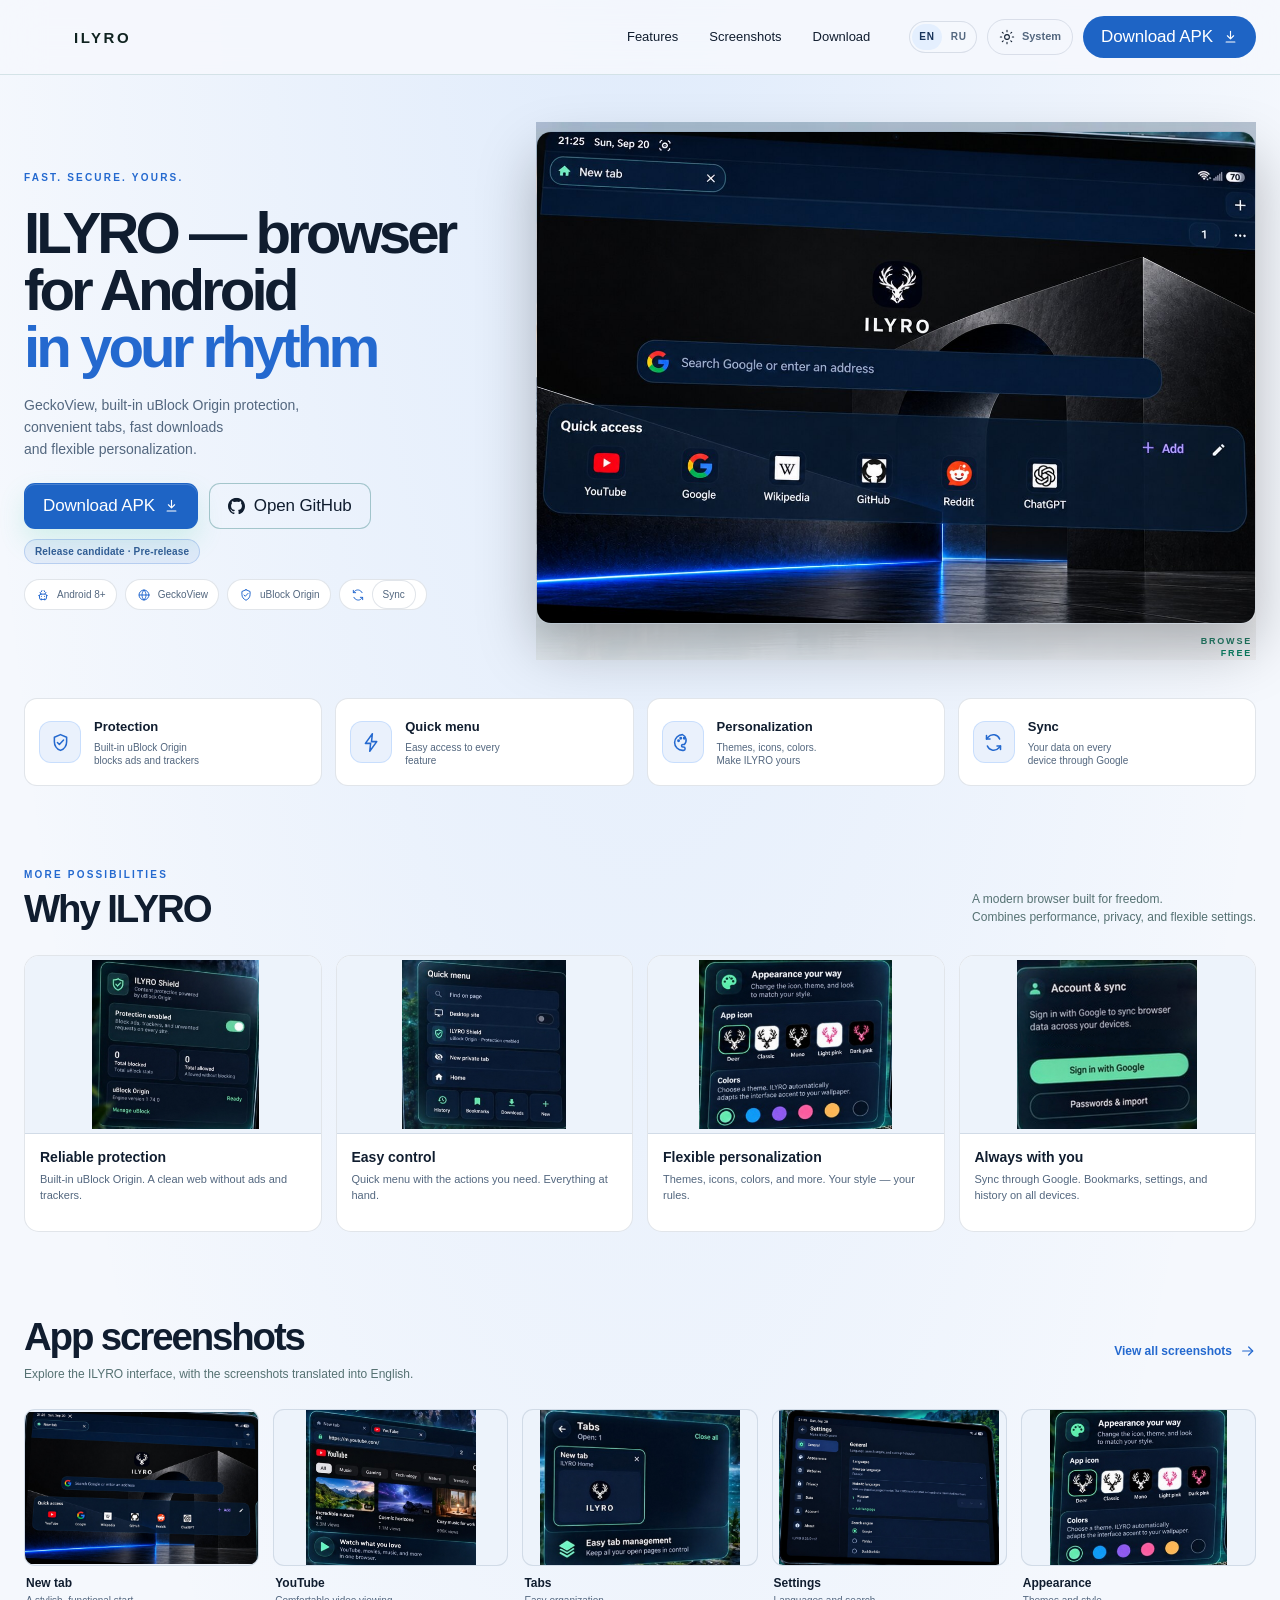
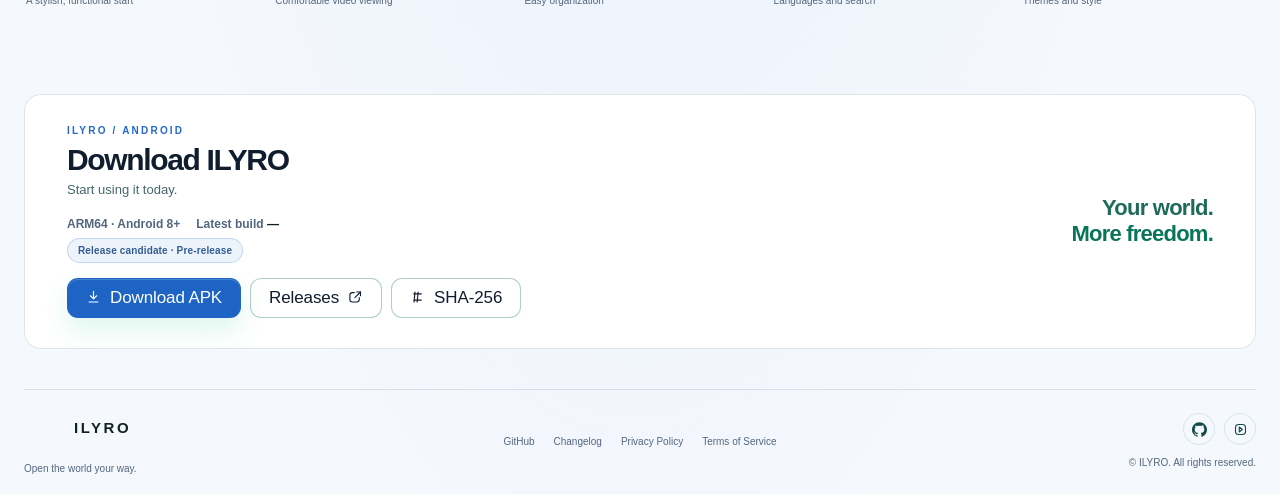
==== commit 1fadd544: "Update responsive ILYRO landing page styles" ====
--- a/docs/index.html
+++ b/docs/index.html
@@ -3,7 +3,7 @@
   <head>
     <meta charset="utf-8" />
     <meta name="viewport" content="width=device-width, initial-scale=1" />
-    <meta name="theme-color" content="#111318" />
+    <meta name="theme-color" content="#071428" />
     <meta
       name="description"
       content="ILYRO — an Android browser with GeckoView, built-in uBlock Origin protection, flexible customization, and sync."
@@ -21,7 +21,7 @@
     <title data-i18n="meta.title">ILYRO — a browser in your rhythm</title>
     <link rel="icon" href="assets/ilyro-app-icon.png?v=20260923-graphite-coral" type="image/png" />
     <link rel="apple-touch-icon" href="assets/ilyro-app-icon.png?v=20260923-graphite-coral" />
-    <link rel="stylesheet" href="styles.css?v=20260923-graphite-coral" />
+    <link rel="stylesheet" href="styles.css?v=20260924-obsidian-blue" />
     <script>
       document.documentElement.classList.add('js');
     </script>
@@ -136,7 +136,7 @@
         </div>
 
         <div class="reference-hero-art" aria-label="ILYRO browser home screen" data-i18n-aria="hero.artLabel">
-          <img src="screenshots/ilyro-site-hero.jpg" alt="ILYRO browser home screen with waterfall background" data-i18n-alt="hero.artAlt" fetchpriority="high" />
+          <img src="screenshots/ilyro-site-hero.jpg" alt="ILYRO browser home screen with Obsidian Arch wallpaper" data-i18n-alt="hero.artAlt" fetchpriority="high" />
           <p class="hero-note" data-i18n="hero.note" data-i18n-mode="html">BROWSE<br /><span>FREE</span></p>
         </div>
       </section>
@@ -188,6 +188,6 @@
       <div class="footer-end"><div class="footer-social" aria-label="Project links" data-i18n-aria="footer.social"><a href="https://github.com/germ85402-ops/ilyro-browser" target="_blank" rel="noreferrer" aria-label="GitHub"><svg class="ui-icon ui-icon-github" aria-hidden="true"><use href="#icon-github"></use></svg></a><a href="https://github.com/germ85402-ops/ilyro-browser/releases" target="_blank" rel="noreferrer" aria-label="Releases"><svg class="ui-icon" aria-hidden="true"><use href="#icon-release"></use></svg></a></div><div class="footer-copy">© <span id="year"></span> ILYRO. <span data-i18n="footer.rights">All rights reserved.</span></div></div>
     </footer>
 
-    <script src="script.js?v=20260923-graphite-coral"></script>
+    <script src="script.js?v=20260924-obsidian-blue"></script>
   </body>
 </html>
--- a/docs/styles.css
+++ b/docs/styles.css
@@ -5178,3 +5178,601 @@
     background: var(--home-surface);
   }
 }
+
+/* Obsidian Portal: selected tablet and phone directions */
+body.home-page {
+  --home-bg: #071326;
+  --home-bg-deep: #050e1d;
+  --home-surface: #0d1b30;
+  --home-surface-soft: #0a1729;
+  --home-line: rgba(132, 174, 227, 0.18);
+  --home-line-strong: rgba(84, 153, 255, 0.58);
+  --home-text: #f2f6fc;
+  --home-muted: #a5b4c9;
+  --home-green: #72aaff;
+  --home-green-soft: #9bc2ff;
+  --home-action: #246fd4;
+  --bg: var(--home-bg);
+  --bg-soft: var(--home-surface-soft);
+  --surface: rgba(13, 27, 48, 0.94);
+  --surface-strong: #0d1b30;
+  --line: var(--home-line);
+  --line-strong: var(--home-line-strong);
+  --text: var(--home-text);
+  --muted: var(--home-muted);
+  --muted-strong: #d4dfef;
+  --blue: #72aaff;
+  --blue-bright: #9bc2ff;
+  background:
+    radial-gradient(ellipse at 50% -18%, rgba(38, 107, 207, 0.2), transparent 43rem),
+    var(--home-bg);
+}
+
+.home-page .site-header {
+  border-bottom-color: var(--home-line);
+  background: color-mix(in srgb, var(--home-bg) 88%, transparent);
+}
+
+.home-page .main-nav,
+.home-page .button-outline,
+.home-page .header-cta,
+.home-page .theme-toggle,
+.home-page .menu-toggle {
+  color: var(--home-text);
+}
+
+.home-page .language-switcher button[aria-pressed='true'] {
+  background: rgba(69, 136, 231, 0.18);
+  color: var(--home-text);
+}
+
+.home-page .header-cta,
+.home-page .button-primary {
+  border-color: transparent;
+  background: var(--home-action);
+  color: #fff;
+}
+
+.home-page .header-cta:hover,
+.home-page .header-cta:focus-visible,
+.home-page .button-primary:hover,
+.home-page .button-primary:focus-visible {
+  background: #347fe5;
+  color: #fff;
+  box-shadow: 0 10px 28px rgba(35, 111, 212, 0.25);
+}
+
+.reference-overline,
+.reference-kicker,
+.reference-hero h1 span,
+.section-link,
+.tag-icon,
+.download-copy small,
+.hero-note span,
+.download-note span {
+  color: var(--home-green);
+}
+
+.home-page .button-outline {
+  border-color: var(--home-line);
+  background: rgba(255, 255, 255, 0.025);
+}
+
+.home-page .button-outline:hover,
+.home-page .button-outline:focus-visible {
+  border-color: var(--home-line-strong);
+  background: rgba(70, 133, 219, 0.1);
+  color: var(--home-text);
+}
+
+.release-pill {
+  border-color: rgba(104, 163, 242, 0.34);
+  background: rgba(104, 163, 242, 0.1);
+  color: #b8d5ff;
+}
+
+.reference-hero-art img {
+  border-color: var(--home-line);
+  box-shadow: 0 24px 58px rgba(0, 0, 0, 0.26);
+}
+
+.benefit-card:hover,
+.why-card:hover {
+  border-color: var(--home-line-strong);
+}
+
+.benefit-icon {
+  border-color: rgba(103, 162, 242, 0.2);
+  background: rgba(77, 142, 232, 0.1);
+}
+
+.reference-download {
+  background:
+    radial-gradient(ellipse at 92% 0, rgba(57, 125, 223, 0.11), transparent 48%),
+    var(--home-surface);
+}
+
+@media (prefers-color-scheme: light) {
+  :root:not([data-theme]) {
+    color-scheme: light;
+  }
+
+  :root:not([data-theme]) body.home-page {
+    --home-bg: #f5f8fd;
+    --home-bg-deep: #edf3fb;
+    --home-surface: #ffffff;
+    --home-surface-soft: #edf3fb;
+    --home-line: rgba(26, 55, 91, 0.13);
+    --home-line-strong: rgba(41, 111, 204, 0.42);
+    --home-text: #101d2f;
+    --home-muted: #53677f;
+    --home-green: #2469cf;
+    --home-green-soft: #1b5dbd;
+    --home-action: #1e64c5;
+    --bg: var(--home-bg);
+    --bg-soft: var(--home-surface-soft);
+    --surface: rgba(255, 255, 255, 0.92);
+    --surface-strong: #fff;
+    --line: var(--home-line);
+    --line-strong: var(--home-line-strong);
+    --text: var(--home-text);
+    --muted: var(--home-muted);
+    --muted-strong: #31445b;
+    --blue: #2469cf;
+    --blue-bright: #1b5dbd;
+    background:
+      radial-gradient(ellipse at 50% -18%, rgba(83, 151, 239, 0.14), transparent 43rem),
+      var(--home-bg);
+  }
+
+  :root:not([data-theme]) .home-page .site-header {
+    background: color-mix(in srgb, var(--home-bg) 90%, transparent);
+  }
+
+  :root:not([data-theme]) .home-page .main-nav,
+  :root:not([data-theme]) .home-page .button-outline,
+  :root:not([data-theme]) .home-page .header-cta {
+    color: var(--home-text);
+  }
+
+  :root:not([data-theme]) .home-page .language-switcher button[aria-pressed='true'] {
+    background: #e4effe;
+    color: #17335b;
+  }
+
+  :root:not([data-theme]) .home-page .button-primary,
+  :root:not([data-theme]) .home-page .header-cta {
+    color: #fff;
+  }
+
+  :root:not([data-theme]) .home-page .reference-hero-art {
+    background-image:
+      linear-gradient(180deg, rgba(255, 255, 255, 0.04), rgba(245, 248, 253, 0.88)),
+      url("assets/ilyro-dawn-lake-wallpaper.webp");
+  }
+
+  :root:not([data-theme]) .home-page .benefit-card:hover {
+    background: #f7faff;
+  }
+
+  :root:not([data-theme]) .home-page .why-card img,
+  :root:not([data-theme]) .home-page .reference-shot img {
+    background: #edf3fb;
+  }
+
+  :root:not([data-theme]) .home-page .footer-social a:hover,
+  :root:not([data-theme]) .home-page .footer-social a:focus-visible {
+    background: rgba(54, 120, 207, 0.08);
+  }
+}
+
+:root[data-theme='light'] body.home-page {
+  --home-bg: #f5f8fd;
+  --home-bg-deep: #edf3fb;
+  --home-surface: #fff;
+  --home-surface-soft: #edf3fb;
+  --home-line: rgba(26, 55, 91, 0.13);
+  --home-line-strong: rgba(41, 111, 204, 0.42);
+  --home-text: #101d2f;
+  --home-muted: #53677f;
+  --home-green: #2469cf;
+  --home-green-soft: #1b5dbd;
+  --home-action: #1e64c5;
+  --bg: var(--home-bg);
+  --bg-soft: var(--home-surface-soft);
+  --surface: rgba(255, 255, 255, 0.92);
+  --surface-strong: #fff;
+  --line: var(--home-line);
+  --line-strong: var(--home-line-strong);
+  --text: var(--home-text);
+  --muted: var(--home-muted);
+  --muted-strong: #31445b;
+  --blue: #2469cf;
+  --blue-bright: #1b5dbd;
+  background:
+    radial-gradient(ellipse at 50% -18%, rgba(83, 151, 239, 0.14), transparent 43rem),
+    var(--home-bg);
+}
+
+:root[data-theme='light'] .home-page .site-header {
+  background: color-mix(in srgb, var(--home-bg) 90%, transparent);
+}
+
+:root[data-theme='light'] .home-page .main-nav,
+:root[data-theme='light'] .home-page .button-outline,
+:root[data-theme='light'] .home-page .header-cta {
+  color: var(--home-text);
+}
+
+:root[data-theme='light'] .home-page .language-switcher button[aria-pressed='true'] {
+  background: #e4effe;
+  color: #17335b;
+}
+
+:root[data-theme='light'] .home-page .button-primary,
+:root[data-theme='light'] .home-page .header-cta {
+  color: #fff;
+}
+
+:root[data-theme='light'] .home-page .release-pill {
+  border-color: rgba(36, 105, 207, 0.22);
+  background: rgba(36, 105, 207, 0.08);
+  color: #315d94;
+}
+
+:root[data-theme='light'] .home-page .reference-hero-art {
+  background-image:
+    linear-gradient(180deg, rgba(255, 255, 255, 0.04), rgba(245, 248, 253, 0.88)),
+    url("assets/ilyro-dawn-lake-wallpaper.webp");
+}
+
+:root[data-theme='light'] .home-page .benefit-card:hover {
+  background: #f7faff;
+}
+
+:root[data-theme='light'] .home-page .why-card img,
+:root[data-theme='light'] .home-page .reference-shot img {
+  background: #edf3fb;
+}
+
+@media (min-width: 700px) and (max-width: 860px) {
+  .home-page .header-inner {
+    min-height: 68px;
+    gap: 8px;
+  }
+
+  .home-page .brand {
+    gap: 8px;
+    font-size: 13px;
+    letter-spacing: 0.14em;
+  }
+
+  .home-page .brand-mark {
+    width: 34px;
+    height: 34px;
+    flex-basis: 34px;
+  }
+
+  .home-page .main-nav {
+    position: static;
+    display: flex;
+    flex-direction: row;
+    align-items: center;
+    gap: clamp(10px, 2vw, 19px);
+    margin: 0 auto 0 10px;
+    border: 0;
+    border-radius: 0;
+    padding: 0;
+    background: transparent;
+    box-shadow: none;
+  }
+
+  .home-page .main-nav a {
+    padding: 8px 0;
+    font-size: 11px;
+    white-space: nowrap;
+  }
+
+  .home-page .header-actions {
+    gap: 5px;
+  }
+
+  .home-page .theme-toggle {
+    width: 34px;
+    min-width: 34px;
+    height: 34px;
+    padding: 0;
+  }
+
+  .home-page .theme-mode-label {
+    display: none;
+  }
+
+  .home-page .language-switcher button {
+    min-width: 26px;
+    padding: 0 5px;
+    font-size: 9px;
+  }
+
+  .home-page .header-cta {
+    display: inline-flex;
+    min-height: 36px;
+    border-radius: 999px;
+    padding: 0 11px;
+    font-size: 10px;
+    white-space: nowrap;
+  }
+
+  .home-page .menu-toggle {
+    display: none;
+  }
+
+  .reference-hero {
+    gap: 16px;
+    padding-top: 34px;
+    padding-bottom: 22px;
+  }
+
+  .reference-hero-copy {
+    max-width: 700px;
+    margin: 0 auto;
+  }
+
+  .reference-hero h1 {
+    max-width: 700px;
+    margin-top: 14px;
+    font-size: clamp(2.7rem, 7.4vw, 4rem);
+  }
+
+  .reference-lead {
+    max-width: 600px;
+    margin-top: 14px;
+  }
+
+  .reference-hero-art {
+    width: 100%;
+    padding: 0;
+  }
+
+  .reference-hero-art img {
+    aspect-ratio: 760 / 520;
+    border-radius: 16px;
+  }
+
+  .hero-note {
+    display: none;
+  }
+
+  .benefit-strip {
+    grid-template-columns: repeat(4, minmax(0, 1fr));
+    gap: 10px;
+    margin-top: 4px;
+  }
+
+  .benefit-card {
+    min-height: 142px;
+    flex-direction: column;
+    justify-content: flex-start;
+    gap: 9px;
+    padding: 13px 9px;
+    text-align: center;
+  }
+
+  .benefit-card > div {
+    min-width: 0;
+  }
+
+  .benefit-card strong {
+    font-size: 11px;
+  }
+
+  .benefit-card small {
+    display: block;
+    margin-top: 4px;
+    font-size: 9px;
+    line-height: 1.4;
+  }
+
+  .reference-section {
+    padding-top: 66px;
+  }
+
+  .why-grid {
+    grid-template-columns: repeat(2, minmax(0, 1fr));
+  }
+
+  .reference-shot-grid {
+    grid-template-columns: repeat(3, minmax(0, 1fr));
+  }
+}
+
+@media (max-width: 699px) {
+  .home-page .main-nav {
+    background: color-mix(in srgb, var(--home-surface) 96%, transparent);
+  }
+}
+
+@media (max-width: 620px) {
+  .reference-hero {
+    gap: 0;
+    padding-top: 21px;
+    padding-bottom: 18px;
+  }
+
+  .reference-hero-art {
+    order: -1;
+    width: calc(100% + 28px);
+    max-width: none;
+    height: clamp(270px, 84vw, 330px);
+    align-self: auto;
+    justify-content: center;
+    margin: -21px -14px 22px;
+    overflow: hidden;
+    border: 0;
+    border-bottom: 1px solid var(--home-line);
+    border-radius: 0 0 25px 25px;
+    padding: 22px 14px 0;
+    background-image:
+      radial-gradient(ellipse at 50% 44%, rgba(44, 124, 228, 0.27), transparent 58%),
+      linear-gradient(180deg, rgba(6, 19, 38, 0.18), rgba(6, 19, 38, 0.86)),
+      url("assets/ilyro-obsidian-phone-wallpaper.webp");
+    background-position: center, center, center 43%;
+    background-size: cover;
+  }
+
+  .reference-hero-art img {
+    width: 100%;
+    max-width: 560px;
+    aspect-ratio: 760 / 520;
+    align-self: flex-end;
+    border-radius: 17px 17px 0 0;
+    object-fit: contain;
+    box-shadow: 0 14px 36px rgba(0, 0, 0, 0.28);
+  }
+
+  .home-page .reference-overline,
+  .home-page .hero-note,
+  .home-page .hero-release,
+  .home-page .hero-tags,
+  .home-page .hero-actions .button-outline {
+    display: none;
+  }
+
+  .reference-hero-copy {
+    order: 0;
+  }
+
+  .reference-hero h1 {
+    max-width: 460px;
+    margin-top: 1px;
+    font-size: clamp(2.15rem, 9.4vw, 2.8rem);
+    line-height: 1.02;
+  }
+
+  .reference-lead {
+    max-width: 490px;
+    margin-top: 14px;
+    font-size: 14px;
+    line-height: 1.55;
+  }
+
+  .reference-lead br {
+    display: none;
+  }
+
+  .home-page .hero-actions {
+    margin-top: 19px;
+  }
+
+  .home-page .hero-actions .button-primary {
+    min-height: 52px;
+    justify-content: center;
+    border-radius: 14px;
+    font-size: 14px;
+  }
+
+  .benefit-strip {
+    gap: 10px;
+    margin-top: 12px;
+  }
+
+  .benefit-card {
+    min-height: 80px;
+    gap: 13px;
+    border-radius: 15px;
+    padding: 12px 14px;
+  }
+
+  .benefit-icon {
+    width: 46px;
+    height: 46px;
+    flex-basis: 46px;
+    border-radius: 14px;
+  }
+
+  .benefit-card strong {
+    font-size: 14px;
+  }
+
+  .benefit-card small {
+    margin-top: 1px;
+    font-size: 12px;
+    line-height: 1.4;
+  }
+
+  .reference-section,
+  .real-screenshots {
+    padding-top: 56px;
+  }
+
+  .reference-download {
+    background:
+      radial-gradient(ellipse at 90% 0, rgba(57, 125, 223, 0.1), transparent 48%),
+      var(--home-surface);
+  }
+}
+
+@media (prefers-color-scheme: light) and (max-width: 620px) {
+  :root:not([data-theme]) .home-page .reference-hero-art {
+    background-image:
+      linear-gradient(180deg, rgba(255, 255, 255, 0.08), rgba(245, 248, 253, 0.83)),
+      url("assets/ilyro-dawn-lake-wallpaper.webp");
+    background-position: center, center, center 47%;
+  }
+}
+
+:root[data-theme='light'] .home-page .reference-hero-art {
+  background-image:
+    linear-gradient(180deg, rgba(255, 255, 255, 0.08), rgba(245, 248, 253, 0.83)),
+    url("assets/ilyro-dawn-lake-wallpaper.webp");
+  background-position: center, center, center 47%;
+}
+
+@media (prefers-color-scheme: light) {
+  :root:not([data-theme]) .home-page .reference-overline,
+  :root:not([data-theme]) .home-page .reference-kicker {
+    color: var(--home-green);
+  }
+
+  :root:not([data-theme]) .home-page .header-cta {
+    border-color: transparent;
+    background: var(--home-action);
+    color: #fff;
+  }
+
+  :root:not([data-theme]) .home-page .header-cta:hover,
+  :root:not([data-theme]) .home-page .header-cta:focus-visible {
+    background: #347fe5;
+    color: #fff;
+  }
+
+  :root:not([data-theme]) .home-page .benefit-icon {
+    border-color: rgba(36, 105, 207, 0.16);
+    background: rgba(42, 116, 220, 0.09);
+    color: var(--home-green);
+  }
+
+  :root:not([data-theme]) .home-page .benefit-icon-bolt,
+  :root:not([data-theme]) .home-page .benefit-icon-palette,
+  :root:not([data-theme]) .home-page .benefit-icon-sync {
+    color: var(--home-green);
+  }
+
+  :root:not([data-theme]) .home-page .release-pill {
+    border-color: rgba(36, 105, 207, 0.22);
+    background: rgba(36, 105, 207, 0.08);
+    color: #315d94;
+  }
+}
+
+:root:not([data-theme]) .home-page .benefit-icon {
+  border-color: rgba(84, 153, 255, 0.22);
+  background: rgba(63, 131, 229, 0.11);
+  color: var(--home-green);
+}
+
+:root:not([data-theme]) .home-page .benefit-icon-bolt,
+:root:not([data-theme]) .home-page .benefit-icon-palette,
+:root:not([data-theme]) .home-page .benefit-icon-sync {
+  color: var(--home-green);
+}
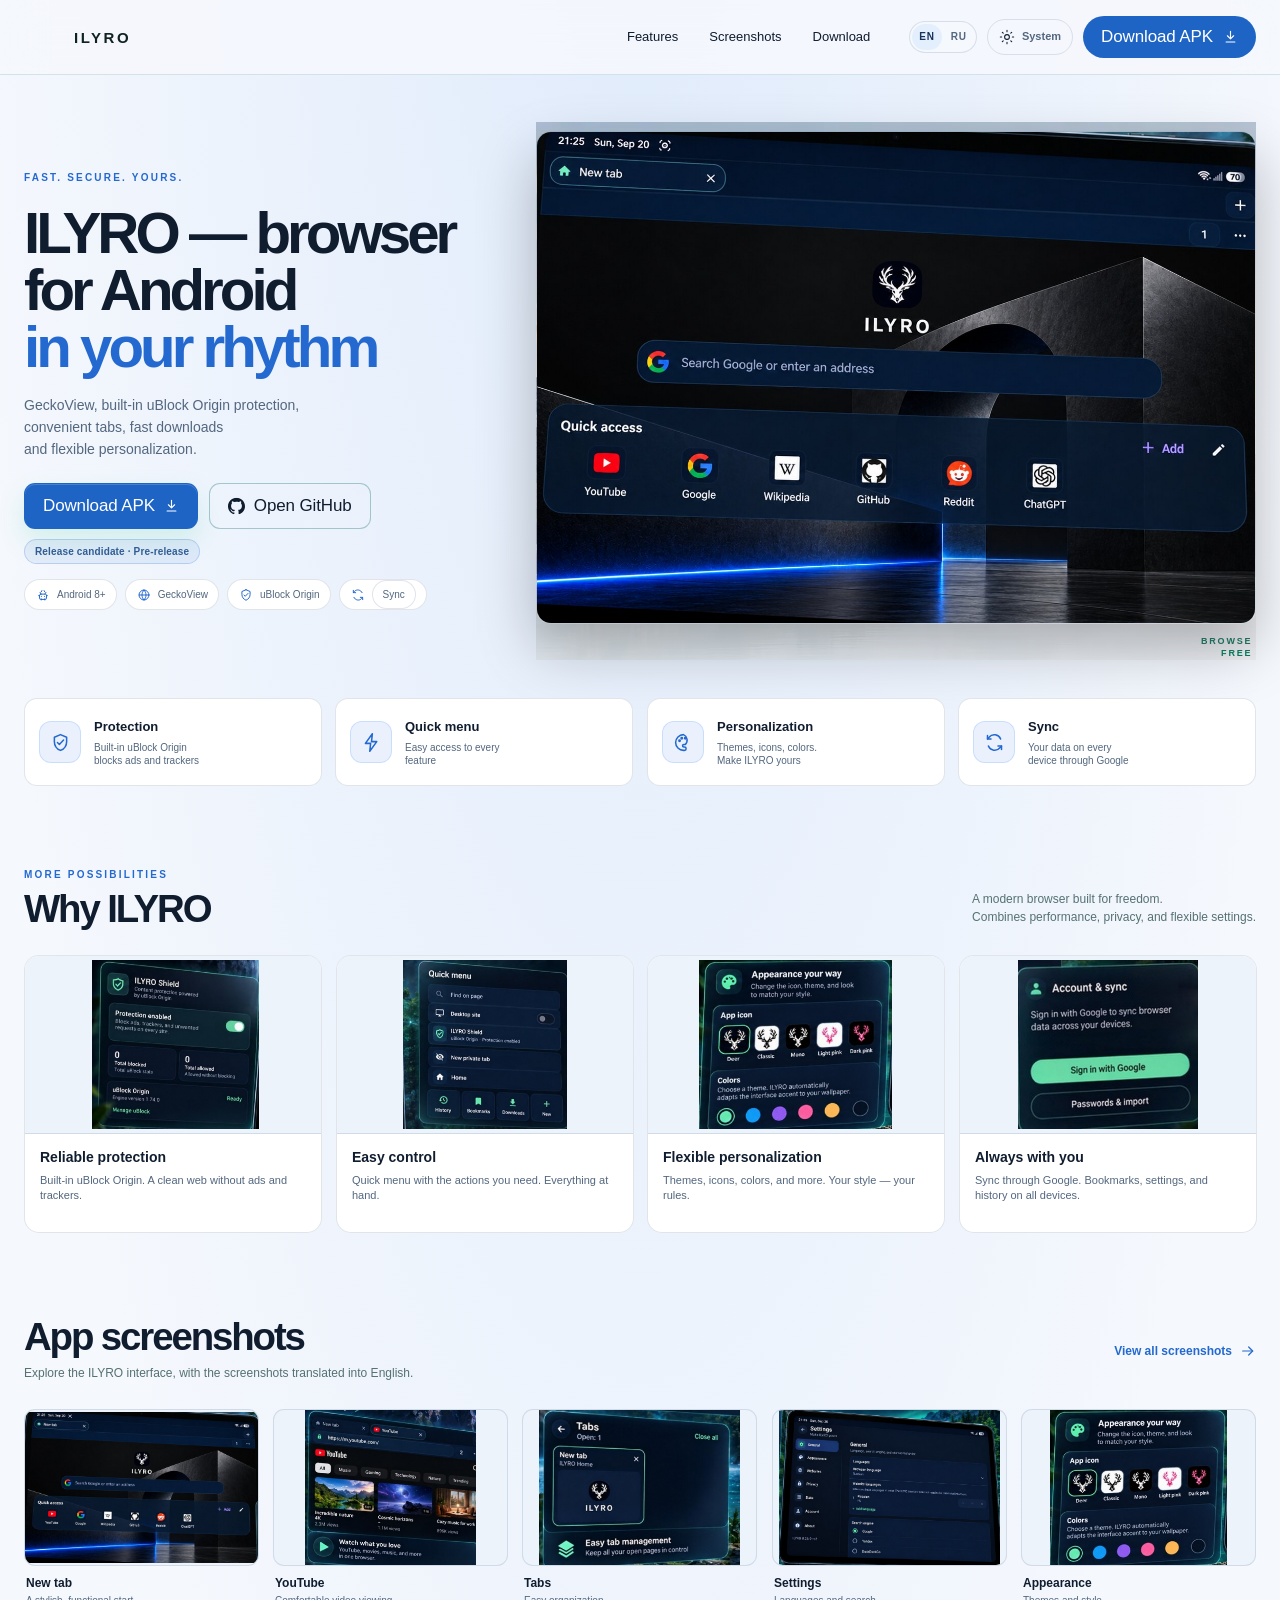
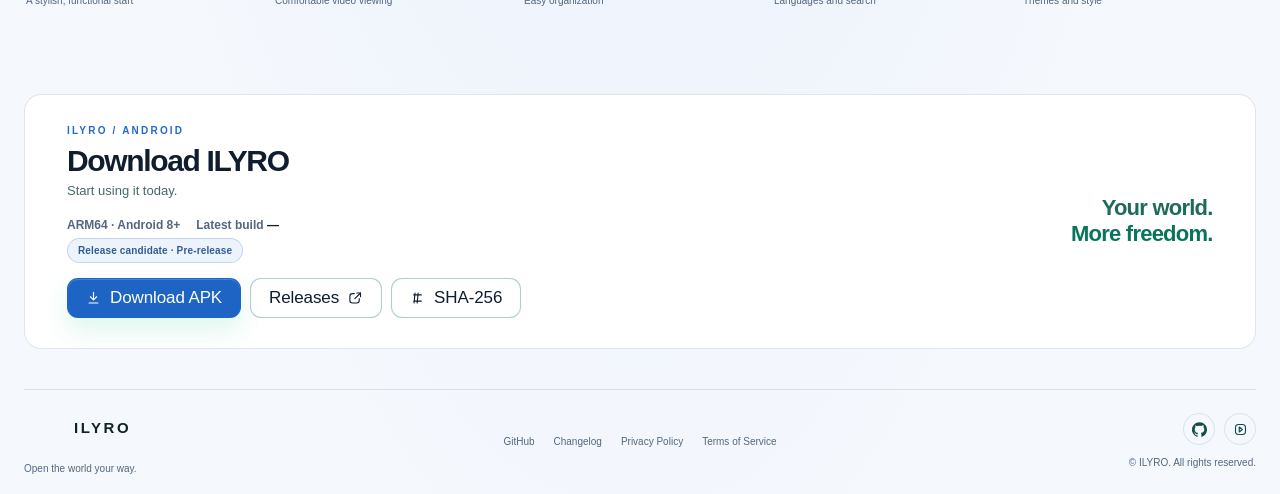
==== commit 12f79fca: "Add subtle motion to landing page" ====
--- a/docs/index.html
+++ b/docs/index.html
@@ -21,7 +21,7 @@
     <title data-i18n="meta.title">ILYRO — a browser in your rhythm</title>
     <link rel="icon" href="assets/ilyro-app-icon.png?v=20260923-graphite-coral" type="image/png" />
     <link rel="apple-touch-icon" href="assets/ilyro-app-icon.png?v=20260923-graphite-coral" />
-    <link rel="stylesheet" href="styles.css?v=20260924-obsidian-blue" />
+    <link rel="stylesheet" href="styles.css?v=20260924-motion" />
     <script>
       document.documentElement.classList.add('js');
     </script>
@@ -142,43 +142,43 @@
       </section>
 
       <section class="benefit-strip section-shell reveal is-visible" aria-label="Key features" data-i18n-aria="benefits.label">
-        <article class="benefit-card"><span class="benefit-icon benefit-icon-shield" aria-hidden="true"><svg class="ui-icon" aria-hidden="true"><use href="#icon-shield"></use></svg></span><div><strong data-i18n="benefits.shield.title">Protection</strong><small data-i18n="benefits.shield.copy" data-i18n-mode="html">Built-in uBlock Origin<br />blocks ads and trackers</small></div></article>
-        <article class="benefit-card"><span class="benefit-icon benefit-icon-bolt" aria-hidden="true"><svg class="ui-icon" aria-hidden="true"><use href="#icon-bolt"></use></svg></span><div><strong data-i18n="benefits.menu.title">Quick menu</strong><small data-i18n="benefits.menu.copy" data-i18n-mode="html">Easy access to every<br />feature</small></div></article>
-        <article class="benefit-card"><span class="benefit-icon benefit-icon-palette" aria-hidden="true"><svg class="ui-icon" aria-hidden="true"><use href="#icon-palette"></use></svg></span><div><strong data-i18n="benefits.custom.title">Personalization</strong><small data-i18n="benefits.custom.copy" data-i18n-mode="html">Themes, icons, colors.<br />Make ILYRO yours</small></div></article>
-        <article class="benefit-card"><span class="benefit-icon benefit-icon-sync" aria-hidden="true"><svg class="ui-icon" aria-hidden="true"><use href="#icon-sync"></use></svg></span><div><strong data-i18n="benefits.sync.title">Sync</strong><small data-i18n="benefits.sync.copy" data-i18n-mode="html">Your data on every<br />device through Google</small></div></article>
+        <article class="benefit-card" data-motion-reveal><span class="benefit-icon benefit-icon-shield" aria-hidden="true"><svg class="ui-icon" aria-hidden="true"><use href="#icon-shield"></use></svg></span><div><strong data-i18n="benefits.shield.title">Protection</strong><small data-i18n="benefits.shield.copy" data-i18n-mode="html">Built-in uBlock Origin<br />blocks ads and trackers</small></div></article>
+        <article class="benefit-card" data-motion-reveal><span class="benefit-icon benefit-icon-bolt" aria-hidden="true"><svg class="ui-icon" aria-hidden="true"><use href="#icon-bolt"></use></svg></span><div><strong data-i18n="benefits.menu.title">Quick menu</strong><small data-i18n="benefits.menu.copy" data-i18n-mode="html">Easy access to every<br />feature</small></div></article>
+        <article class="benefit-card" data-motion-reveal><span class="benefit-icon benefit-icon-palette" aria-hidden="true"><svg class="ui-icon" aria-hidden="true"><use href="#icon-palette"></use></svg></span><div><strong data-i18n="benefits.custom.title">Personalization</strong><small data-i18n="benefits.custom.copy" data-i18n-mode="html">Themes, icons, colors.<br />Make ILYRO yours</small></div></article>
+        <article class="benefit-card" data-motion-reveal><span class="benefit-icon benefit-icon-sync" aria-hidden="true"><svg class="ui-icon" aria-hidden="true"><use href="#icon-sync"></use></svg></span><div><strong data-i18n="benefits.sync.title">Sync</strong><small data-i18n="benefits.sync.copy" data-i18n-mode="html">Your data on every<br />device through Google</small></div></article>
       </section>
 
       <section class="reference-section section-shell reveal is-visible" id="features" aria-labelledby="features-title">
-        <div class="reference-heading">
+        <div class="reference-heading" data-motion-reveal>
           <div><p class="reference-kicker" data-i18n="features.kicker">MORE POSSIBILITIES</p><h2 id="features-title" data-i18n="features.title">Why ILYRO</h2></div>
           <p data-i18n="features.intro" data-i18n-mode="html">A modern browser built for freedom.<br />Combines performance, privacy, and flexible settings.</p>
         </div>
         <div class="why-grid">
-          <article class="why-card"><img src="screenshots/ilyro-shot-shield.jpg" alt="ILYRO Shield panel" data-i18n-alt="features.shield.alt" /><h3 data-i18n="features.shield.title">Reliable protection</h3><p data-i18n="features.shield.copy">Built-in uBlock Origin. A clean web without ads and trackers.</p></article>
-          <article class="why-card"><img src="screenshots/ilyro-shot-menu.jpg" alt="ILYRO quick menu" data-i18n-alt="features.menu.alt" /><h3 data-i18n="features.menu.title">Easy control</h3><p data-i18n="features.menu.copy">Quick menu with the actions you need. Everything at hand.</p></article>
-          <article class="why-card"><img src="screenshots/ilyro-shot-appearance.jpg" alt="ILYRO appearance settings" data-i18n-alt="features.custom.alt" /><h3 data-i18n="features.custom.title">Flexible personalization</h3><p data-i18n="features.custom.copy">Themes, icons, colors, and more. Your style — your rules.</p></article>
-          <article class="why-card"><img src="screenshots/ilyro-shot-account.jpg" alt="ILYRO account and sync" data-i18n-alt="features.sync.alt" /><h3 data-i18n="features.sync.title">Always with you</h3><p data-i18n="features.sync.copy">Sync through Google. Bookmarks, settings, and history on all devices.</p></article>
+          <article class="why-card" data-motion-reveal><img src="screenshots/ilyro-shot-shield.jpg" alt="ILYRO Shield panel" data-i18n-alt="features.shield.alt" /><h3 data-i18n="features.shield.title">Reliable protection</h3><p data-i18n="features.shield.copy">Built-in uBlock Origin. A clean web without ads and trackers.</p></article>
+          <article class="why-card" data-motion-reveal><img src="screenshots/ilyro-shot-menu.jpg" alt="ILYRO quick menu" data-i18n-alt="features.menu.alt" /><h3 data-i18n="features.menu.title">Easy control</h3><p data-i18n="features.menu.copy">Quick menu with the actions you need. Everything at hand.</p></article>
+          <article class="why-card" data-motion-reveal><img src="screenshots/ilyro-shot-appearance.jpg" alt="ILYRO appearance settings" data-i18n-alt="features.custom.alt" /><h3 data-i18n="features.custom.title">Flexible personalization</h3><p data-i18n="features.custom.copy">Themes, icons, colors, and more. Your style — your rules.</p></article>
+          <article class="why-card" data-motion-reveal><img src="screenshots/ilyro-shot-account.jpg" alt="ILYRO account and sync" data-i18n-alt="features.sync.alt" /><h3 data-i18n="features.sync.title">Always with you</h3><p data-i18n="features.sync.copy">Sync through Google. Bookmarks, settings, and history on all devices.</p></article>
         </div>
       </section>
 
       <section class="reference-section real-screenshots section-shell reveal is-visible" id="screenshots" aria-labelledby="screenshots-title">
-        <div class="reference-heading screenshots-heading">
+        <div class="reference-heading screenshots-heading" data-motion-reveal>
           <div><h2 id="screenshots-title" data-i18n="screenshots.title">App screenshots</h2><p data-i18n="screenshots.intro">Explore the ILYRO interface, with the screenshots translated into English.</p></div>
           <a class="section-link" href="https://github.com/germ85402-ops/ilyro-browser/tree/main/docs/screenshots" target="_blank" rel="noreferrer"><span data-i18n="screenshots.link">View all screenshots</span> <svg class="ui-icon section-arrow" aria-hidden="true"><use href="#icon-arrow-right"></use></svg></a>
         </div>
         <div class="reference-shot-grid">
-          <figure class="reference-shot"><img src="screenshots/ilyro-site-hero.jpg" alt="ILYRO new tab" data-i18n-alt="screenshots.newTab.alt" /><figcaption><strong data-i18n="screenshots.newTab.title">New tab</strong><span data-i18n="screenshots.newTab.copy">A stylish, functional start</span></figcaption></figure>
-          <figure class="reference-shot"><img src="screenshots/ilyro-shot-youtube.jpg" alt="YouTube in ILYRO" data-i18n-alt="screenshots.youtube.alt" /><figcaption><strong data-i18n="screenshots.youtube.title">YouTube</strong><span data-i18n="screenshots.youtube.copy">Comfortable video viewing</span></figcaption></figure>
-          <figure class="reference-shot"><img src="screenshots/ilyro-shot-tabs.jpg" alt="ILYRO tabs" data-i18n-alt="screenshots.tabs.alt" /><figcaption><strong data-i18n="screenshots.tabs.title">Tabs</strong><span data-i18n="screenshots.tabs.copy">Easy organization</span></figcaption></figure>
-          <figure class="reference-shot"><img src="screenshots/ilyro-shot-settings.jpg" alt="ILYRO settings" data-i18n-alt="screenshots.settings.alt" /><figcaption><strong data-i18n="screenshots.settings.title">Settings</strong><span data-i18n="screenshots.settings.copy">Languages and search</span></figcaption></figure>
-          <figure class="reference-shot"><img src="screenshots/ilyro-shot-appearance.jpg" alt="ILYRO appearance" data-i18n-alt="screenshots.appearance.alt" /><figcaption><strong data-i18n="screenshots.appearance.title">Appearance</strong><span data-i18n="screenshots.appearance.copy">Themes and style</span></figcaption></figure>
+          <figure class="reference-shot" data-motion-reveal><img src="screenshots/ilyro-site-hero.jpg" alt="ILYRO new tab" data-i18n-alt="screenshots.newTab.alt" /><figcaption><strong data-i18n="screenshots.newTab.title">New tab</strong><span data-i18n="screenshots.newTab.copy">A stylish, functional start</span></figcaption></figure>
+          <figure class="reference-shot" data-motion-reveal><img src="screenshots/ilyro-shot-youtube.jpg" alt="YouTube in ILYRO" data-i18n-alt="screenshots.youtube.alt" /><figcaption><strong data-i18n="screenshots.youtube.title">YouTube</strong><span data-i18n="screenshots.youtube.copy">Comfortable video viewing</span></figcaption></figure>
+          <figure class="reference-shot" data-motion-reveal><img src="screenshots/ilyro-shot-tabs.jpg" alt="ILYRO tabs" data-i18n-alt="screenshots.tabs.alt" /><figcaption><strong data-i18n="screenshots.tabs.title">Tabs</strong><span data-i18n="screenshots.tabs.copy">Easy organization</span></figcaption></figure>
+          <figure class="reference-shot" data-motion-reveal><img src="screenshots/ilyro-shot-settings.jpg" alt="ILYRO settings" data-i18n-alt="screenshots.settings.alt" /><figcaption><strong data-i18n="screenshots.settings.title">Settings</strong><span data-i18n="screenshots.settings.copy">Languages and search</span></figcaption></figure>
+          <figure class="reference-shot" data-motion-reveal><img src="screenshots/ilyro-shot-appearance.jpg" alt="ILYRO appearance" data-i18n-alt="screenshots.appearance.alt" /><figcaption><strong data-i18n="screenshots.appearance.title">Appearance</strong><span data-i18n="screenshots.appearance.copy">Themes and style</span></figcaption></figure>
         </div>
       </section>
 
       <section class="reference-download section-shell reveal is-visible" id="download" aria-labelledby="download-title">
         <div class="download-backdrop" aria-hidden="true"></div>
-        <div class="download-copy"><p class="reference-kicker">ILYRO / ANDROID</p><h2 id="download-title" data-i18n="download.title">Download ILYRO</h2><p data-i18n="download.lead">Start using it today.</p><div class="download-meta"><span class="download-compat" data-i18n="download.compat">ARM64 · Android 8+</span><span class="release-version"><span data-i18n="download.latest">Latest build</span> <strong data-latest-release-version aria-live="polite">—</strong></span></div><p class="download-release-status"><span class="release-pill" data-latest-release-status data-is-prerelease="true" data-i18n="download.prerelease">Release candidate · Pre-release</span></p><div class="download-actions"><a class="button button-primary" href="https://github.com/germ85402-ops/ilyro-browser/releases" data-latest-apk-link="true" target="_blank" rel="noreferrer"><svg class="ui-icon ui-icon-inline" aria-hidden="true"><use href="#icon-download"></use></svg><span data-i18n="actions.downloadApk">Download APK</span></a><a class="button button-outline" href="https://github.com/germ85402-ops/ilyro-browser/releases" target="_blank" rel="noreferrer"><span data-i18n="download.releases">Releases</span><svg class="ui-icon ui-icon-inline" aria-hidden="true"><use href="#icon-arrow-up-right"></use></svg></a><a class="button button-outline" href="https://github.com/germ85402-ops/ilyro-browser/releases" data-latest-apk-checksum-link target="_blank" rel="noreferrer"><svg class="ui-icon ui-icon-inline" aria-hidden="true"><use href="#icon-checksum"></use></svg><span data-i18n="download.sha">SHA-256</span></a></div></div>
-        <p class="download-note" data-i18n="download.note" data-i18n-mode="html">Your world.<br /><span>More freedom.</span></p>
+        <div class="download-copy" data-motion-reveal><p class="reference-kicker">ILYRO / ANDROID</p><h2 id="download-title" data-i18n="download.title">Download ILYRO</h2><p data-i18n="download.lead">Start using it today.</p><div class="download-meta"><span class="download-compat" data-i18n="download.compat">ARM64 · Android 8+</span><span class="release-version"><span data-i18n="download.latest">Latest build</span> <strong data-latest-release-version aria-live="polite">—</strong></span></div><p class="download-release-status"><span class="release-pill" data-latest-release-status data-is-prerelease="true" data-i18n="download.prerelease">Release candidate · Pre-release</span></p><div class="download-actions"><a class="button button-primary" href="https://github.com/germ85402-ops/ilyro-browser/releases" data-latest-apk-link="true" target="_blank" rel="noreferrer"><svg class="ui-icon ui-icon-inline" aria-hidden="true"><use href="#icon-download"></use></svg><span data-i18n="actions.downloadApk">Download APK</span></a><a class="button button-outline" href="https://github.com/germ85402-ops/ilyro-browser/releases" target="_blank" rel="noreferrer"><span data-i18n="download.releases">Releases</span><svg class="ui-icon ui-icon-inline" aria-hidden="true"><use href="#icon-arrow-up-right"></use></svg></a><a class="button button-outline" href="https://github.com/germ85402-ops/ilyro-browser/releases" data-latest-apk-checksum-link target="_blank" rel="noreferrer"><svg class="ui-icon ui-icon-inline" aria-hidden="true"><use href="#icon-checksum"></use></svg><span data-i18n="download.sha">SHA-256</span></a></div></div>
+        <p class="download-note" data-motion-reveal data-i18n="download.note" data-i18n-mode="html">Your world.<br /><span>More freedom.</span></p>
       </section>
     </main>
 
@@ -188,6 +188,6 @@
       <div class="footer-end"><div class="footer-social" aria-label="Project links" data-i18n-aria="footer.social"><a href="https://github.com/germ85402-ops/ilyro-browser" target="_blank" rel="noreferrer" aria-label="GitHub"><svg class="ui-icon ui-icon-github" aria-hidden="true"><use href="#icon-github"></use></svg></a><a href="https://github.com/germ85402-ops/ilyro-browser/releases" target="_blank" rel="noreferrer" aria-label="Releases"><svg class="ui-icon" aria-hidden="true"><use href="#icon-release"></use></svg></a></div><div class="footer-copy">© <span id="year"></span> ILYRO. <span data-i18n="footer.rights">All rights reserved.</span></div></div>
     </footer>
 
-    <script src="script.js?v=20260924-obsidian-blue"></script>
+    <script src="script.js?v=20260924-motion"></script>
   </body>
 </html>
--- a/docs/styles.css
+++ b/docs/styles.css
@@ -5776,3 +5776,135 @@
 :root:not([data-theme]) .home-page .benefit-icon-sync {
   color: var(--home-green);
 }
+
+/* Motion polish for the ILYRO landing page. */
+@keyframes home-hero-enter {
+  from {
+    opacity: 0;
+    translate: 0 14px;
+  }
+  to {
+    opacity: 1;
+    translate: 0 0;
+  }
+}
+
+@keyframes home-hero-art-enter {
+  from {
+    opacity: 0;
+    translate: 0 18px;
+    scale: 0.985;
+  }
+  to {
+    opacity: 1;
+    translate: 0 0;
+    scale: 1;
+  }
+}
+
+@keyframes home-scroll-reveal {
+  from {
+    opacity: 0;
+    translate: 0 18px;
+    scale: 0.99;
+  }
+  to {
+    opacity: 1;
+    translate: 0 0;
+    scale: 1;
+  }
+}
+
+.home-page .reference-hero-copy > * {
+  opacity: 0;
+  animation: home-hero-enter 680ms cubic-bezier(0.2, 0.8, 0.2, 1) both;
+}
+
+.home-page .reference-hero-copy > :nth-child(1) { animation-delay: 50ms; }
+.home-page .reference-hero-copy > :nth-child(2) { animation-delay: 110ms; }
+.home-page .reference-hero-copy > :nth-child(3) { animation-delay: 170ms; }
+.home-page .reference-hero-copy > :nth-child(4) { animation-delay: 230ms; }
+.home-page .reference-hero-copy > :nth-child(5) { animation-delay: 290ms; }
+.home-page .reference-hero-copy > :nth-child(6) { animation-delay: 350ms; }
+
+.home-page .reference-hero-art {
+  opacity: 0;
+  animation: home-hero-art-enter 900ms cubic-bezier(0.2, 0.8, 0.2, 1) 150ms both;
+}
+
+html.motion-ready .home-page [data-motion-reveal] {
+  opacity: 0;
+  translate: 0 18px;
+  scale: 0.99;
+}
+
+html.motion-ready .home-page [data-motion-reveal].is-motion-visible {
+  opacity: 1;
+  translate: none;
+  scale: none;
+  animation: home-scroll-reveal 660ms cubic-bezier(0.2, 0.8, 0.2, 1) var(--motion-delay, 0ms) both;
+}
+
+.home-page .button,
+.home-page .header-cta {
+  transition-timing-function: cubic-bezier(0.2, 0.8, 0.2, 1);
+}
+
+.home-page .button:active,
+.home-page .header-cta:active {
+  transform: scale(0.97);
+  transition-duration: 100ms;
+}
+
+@media (hover: hover) and (min-width: 861px) {
+  .home-page .button-primary:hover,
+  .home-page .header-cta:hover {
+    transform: translateY(-2px) scale(1.015);
+  }
+
+  .home-page .reference-hero-art img {
+    transition: transform 520ms cubic-bezier(0.2, 0.8, 0.2, 1), box-shadow 520ms ease;
+  }
+
+  .home-page .reference-hero-art:hover img {
+    transform: perspective(1100px) rotateY(-3deg) rotateX(0.5deg) rotateZ(0) translateY(-3px);
+  }
+
+  .home-page .main-nav a {
+    position: relative;
+  }
+
+  .home-page .main-nav a::after {
+    position: absolute;
+    right: 0;
+    bottom: -6px;
+    left: 0;
+    height: 2px;
+    border-radius: 999px;
+    background: var(--home-green);
+    content: "";
+    transform: scaleX(0);
+    transform-origin: left;
+    transition: transform 240ms cubic-bezier(0.2, 0.8, 0.2, 1);
+  }
+
+  .home-page .main-nav a:hover::after,
+  .home-page .main-nav a:focus-visible::after {
+    transform: scaleX(1);
+  }
+}
+
+@media (prefers-reduced-motion: reduce) {
+  .home-page .reference-hero-copy > *,
+  .home-page .reference-hero-art {
+    opacity: 1;
+    animation: none !important;
+  }
+
+  html.motion-ready .home-page [data-motion-reveal] {
+    opacity: 1 !important;
+    translate: none !important;
+    scale: none !important;
+    animation: none !important;
+  }
+}
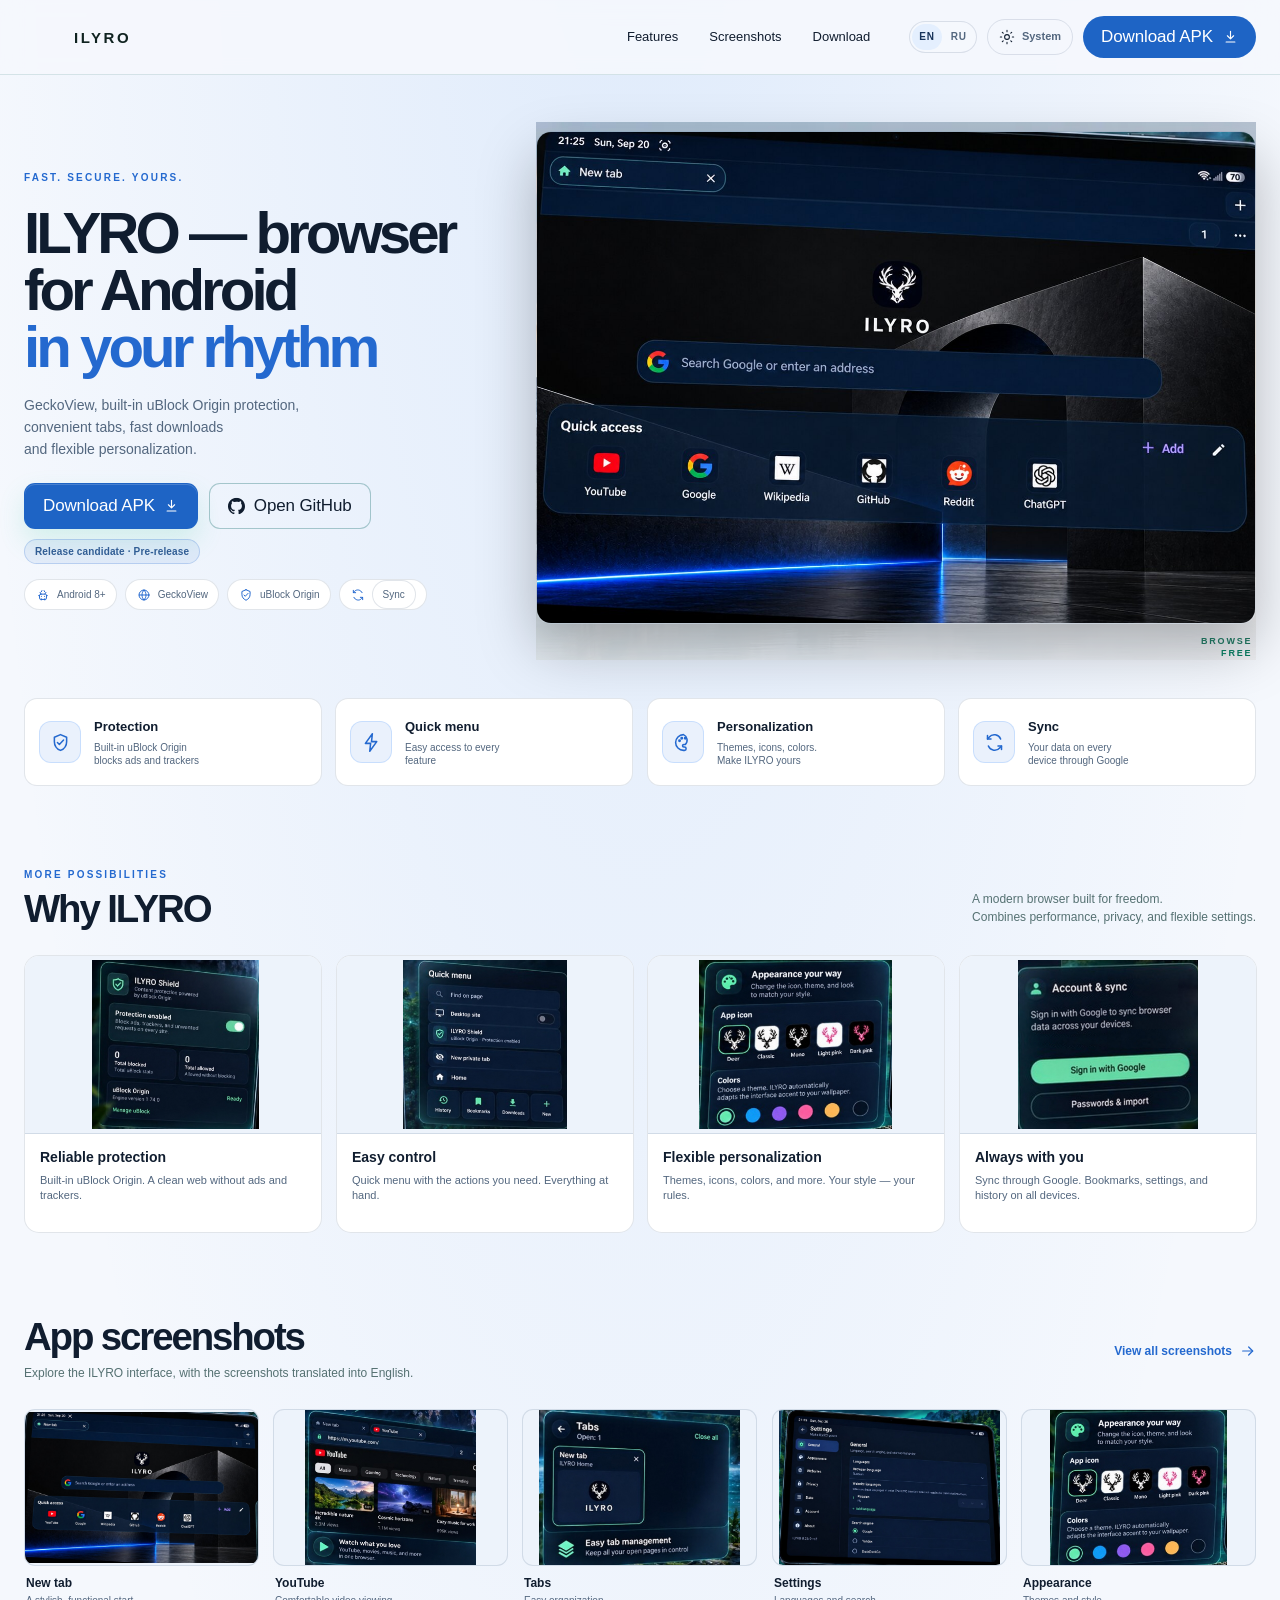
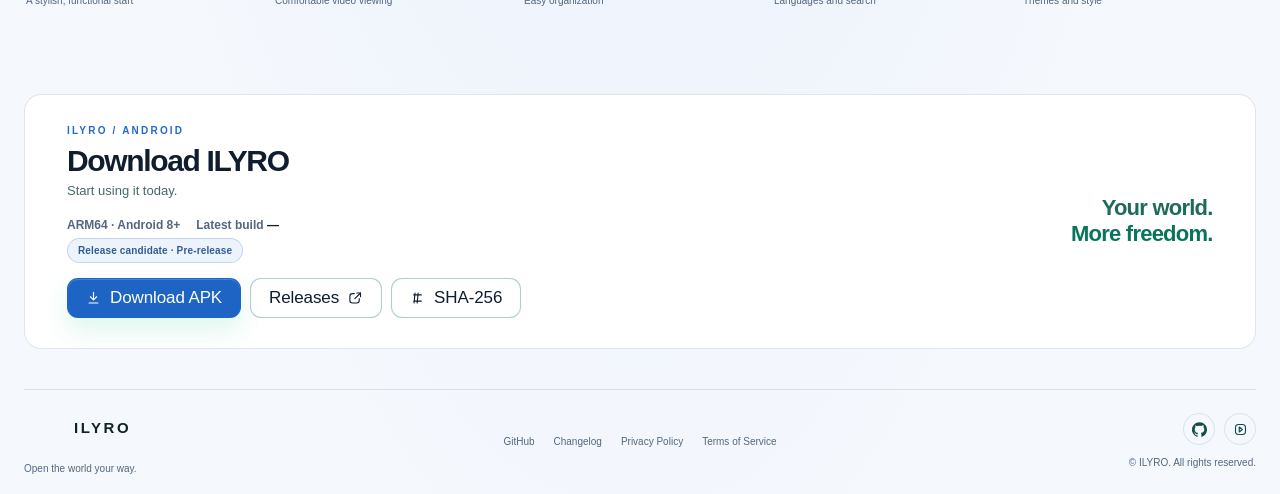
==== commit 7b63ad85: "Website: lazy-load screenshots, preload hero, defer script, cache release lookup" ====
--- a/docs/index.html
+++ b/docs/index.html
@@ -3,6 +3,7 @@
   <head>
     <meta charset="utf-8" />
     <meta name="viewport" content="width=device-width, initial-scale=1" />
+    <meta name="color-scheme" content="dark light" />
     <meta name="theme-color" content="#071428" />
     <meta
       name="description"
@@ -21,7 +22,9 @@
     <title data-i18n="meta.title">ILYRO — a browser in your rhythm</title>
     <link rel="icon" href="assets/ilyro-app-icon.png?v=20260923-graphite-coral" type="image/png" />
     <link rel="apple-touch-icon" href="assets/ilyro-app-icon.png?v=20260923-graphite-coral" />
+    <link rel="preload" as="image" href="screenshots/ilyro-site-hero.jpg" fetchpriority="high" />
     <link rel="stylesheet" href="styles.css?v=20260924-motion" />
+    <link rel="stylesheet" href="perf.css?v=20260929" />
     <script>
       document.documentElement.classList.add('js');
     </script>
@@ -136,7 +139,7 @@
         </div>
 
         <div class="reference-hero-art" aria-label="ILYRO browser home screen" data-i18n-aria="hero.artLabel">
-          <img src="screenshots/ilyro-site-hero.jpg" alt="ILYRO browser home screen with Obsidian Arch wallpaper" data-i18n-alt="hero.artAlt" fetchpriority="high" />
+          <img src="screenshots/ilyro-site-hero.jpg" alt="ILYRO browser home screen with Obsidian Arch wallpaper" data-i18n-alt="hero.artAlt" fetchpriority="high" decoding="async" />
           <p class="hero-note" data-i18n="hero.note" data-i18n-mode="html">BROWSE<br /><span>FREE</span></p>
         </div>
       </section>
@@ -154,10 +157,10 @@
           <p data-i18n="features.intro" data-i18n-mode="html">A modern browser built for freedom.<br />Combines performance, privacy, and flexible settings.</p>
         </div>
         <div class="why-grid">
-          <article class="why-card" data-motion-reveal><img src="screenshots/ilyro-shot-shield.jpg" alt="ILYRO Shield panel" data-i18n-alt="features.shield.alt" /><h3 data-i18n="features.shield.title">Reliable protection</h3><p data-i18n="features.shield.copy">Built-in uBlock Origin. A clean web without ads and trackers.</p></article>
-          <article class="why-card" data-motion-reveal><img src="screenshots/ilyro-shot-menu.jpg" alt="ILYRO quick menu" data-i18n-alt="features.menu.alt" /><h3 data-i18n="features.menu.title">Easy control</h3><p data-i18n="features.menu.copy">Quick menu with the actions you need. Everything at hand.</p></article>
-          <article class="why-card" data-motion-reveal><img src="screenshots/ilyro-shot-appearance.jpg" alt="ILYRO appearance settings" data-i18n-alt="features.custom.alt" /><h3 data-i18n="features.custom.title">Flexible personalization</h3><p data-i18n="features.custom.copy">Themes, icons, colors, and more. Your style — your rules.</p></article>
-          <article class="why-card" data-motion-reveal><img src="screenshots/ilyro-shot-account.jpg" alt="ILYRO account and sync" data-i18n-alt="features.sync.alt" /><h3 data-i18n="features.sync.title">Always with you</h3><p data-i18n="features.sync.copy">Sync through Google. Bookmarks, settings, and history on all devices.</p></article>
+          <article class="why-card" data-motion-reveal><img loading="lazy" decoding="async" src="screenshots/ilyro-shot-shield.jpg" alt="ILYRO Shield panel" data-i18n-alt="features.shield.alt" /><h3 data-i18n="features.shield.title">Reliable protection</h3><p data-i18n="features.shield.copy">Built-in uBlock Origin. A clean web without ads and trackers.</p></article>
+          <article class="why-card" data-motion-reveal><img loading="lazy" decoding="async" src="screenshots/ilyro-shot-menu.jpg" alt="ILYRO quick menu" data-i18n-alt="features.menu.alt" /><h3 data-i18n="features.menu.title">Easy control</h3><p data-i18n="features.menu.copy">Quick menu with the actions you need. Everything at hand.</p></article>
+          <article class="why-card" data-motion-reveal><img loading="lazy" decoding="async" src="screenshots/ilyro-shot-appearance.jpg" alt="ILYRO appearance settings" data-i18n-alt="features.custom.alt" /><h3 data-i18n="features.custom.title">Flexible personalization</h3><p data-i18n="features.custom.copy">Themes, icons, colors, and more. Your style — your rules.</p></article>
+          <article class="why-card" data-motion-reveal><img loading="lazy" decoding="async" src="screenshots/ilyro-shot-account.jpg" alt="ILYRO account and sync" data-i18n-alt="features.sync.alt" /><h3 data-i18n="features.sync.title">Always with you</h3><p data-i18n="features.sync.copy">Sync through Google. Bookmarks, settings, and history on all devices.</p></article>
         </div>
       </section>
 
@@ -167,11 +170,11 @@
           <a class="section-link" href="https://github.com/germ85402-ops/ilyro-browser/tree/main/docs/screenshots" target="_blank" rel="noreferrer"><span data-i18n="screenshots.link">View all screenshots</span> <svg class="ui-icon section-arrow" aria-hidden="true"><use href="#icon-arrow-right"></use></svg></a>
         </div>
         <div class="reference-shot-grid">
-          <figure class="reference-shot" data-motion-reveal><img src="screenshots/ilyro-site-hero.jpg" alt="ILYRO new tab" data-i18n-alt="screenshots.newTab.alt" /><figcaption><strong data-i18n="screenshots.newTab.title">New tab</strong><span data-i18n="screenshots.newTab.copy">A stylish, functional start</span></figcaption></figure>
-          <figure class="reference-shot" data-motion-reveal><img src="screenshots/ilyro-shot-youtube.jpg" alt="YouTube in ILYRO" data-i18n-alt="screenshots.youtube.alt" /><figcaption><strong data-i18n="screenshots.youtube.title">YouTube</strong><span data-i18n="screenshots.youtube.copy">Comfortable video viewing</span></figcaption></figure>
-          <figure class="reference-shot" data-motion-reveal><img src="screenshots/ilyro-shot-tabs.jpg" alt="ILYRO tabs" data-i18n-alt="screenshots.tabs.alt" /><figcaption><strong data-i18n="screenshots.tabs.title">Tabs</strong><span data-i18n="screenshots.tabs.copy">Easy organization</span></figcaption></figure>
-          <figure class="reference-shot" data-motion-reveal><img src="screenshots/ilyro-shot-settings.jpg" alt="ILYRO settings" data-i18n-alt="screenshots.settings.alt" /><figcaption><strong data-i18n="screenshots.settings.title">Settings</strong><span data-i18n="screenshots.settings.copy">Languages and search</span></figcaption></figure>
-          <figure class="reference-shot" data-motion-reveal><img src="screenshots/ilyro-shot-appearance.jpg" alt="ILYRO appearance" data-i18n-alt="screenshots.appearance.alt" /><figcaption><strong data-i18n="screenshots.appearance.title">Appearance</strong><span data-i18n="screenshots.appearance.copy">Themes and style</span></figcaption></figure>
+          <figure class="reference-shot" data-motion-reveal><img loading="lazy" decoding="async" src="screenshots/ilyro-site-hero.jpg" alt="ILYRO new tab" data-i18n-alt="screenshots.newTab.alt" /><figcaption><strong data-i18n="screenshots.newTab.title">New tab</strong><span data-i18n="screenshots.newTab.copy">A stylish, functional start</span></figcaption></figure>
+          <figure class="reference-shot" data-motion-reveal><img loading="lazy" decoding="async" src="screenshots/ilyro-shot-youtube.jpg" alt="YouTube in ILYRO" data-i18n-alt="screenshots.youtube.alt" /><figcaption><strong data-i18n="screenshots.youtube.title">YouTube</strong><span data-i18n="screenshots.youtube.copy">Comfortable video viewing</span></figcaption></figure>
+          <figure class="reference-shot" data-motion-reveal><img loading="lazy" decoding="async" src="screenshots/ilyro-shot-tabs.jpg" alt="ILYRO tabs" data-i18n-alt="screenshots.tabs.alt" /><figcaption><strong data-i18n="screenshots.tabs.title">Tabs</strong><span data-i18n="screenshots.tabs.copy">Easy organization</span></figcaption></figure>
+          <figure class="reference-shot" data-motion-reveal><img loading="lazy" decoding="async" src="screenshots/ilyro-shot-settings.jpg" alt="ILYRO settings" data-i18n-alt="screenshots.settings.alt" /><figcaption><strong data-i18n="screenshots.settings.title">Settings</strong><span data-i18n="screenshots.settings.copy">Languages and search</span></figcaption></figure>
+          <figure class="reference-shot" data-motion-reveal><img loading="lazy" decoding="async" src="screenshots/ilyro-shot-appearance.jpg" alt="ILYRO appearance" data-i18n-alt="screenshots.appearance.alt" /><figcaption><strong data-i18n="screenshots.appearance.title">Appearance</strong><span data-i18n="screenshots.appearance.copy">Themes and style</span></figcaption></figure>
         </div>
       </section>
 
@@ -188,6 +191,6 @@
       <div class="footer-end"><div class="footer-social" aria-label="Project links" data-i18n-aria="footer.social"><a href="https://github.com/germ85402-ops/ilyro-browser" target="_blank" rel="noreferrer" aria-label="GitHub"><svg class="ui-icon ui-icon-github" aria-hidden="true"><use href="#icon-github"></use></svg></a><a href="https://github.com/germ85402-ops/ilyro-browser/releases" target="_blank" rel="noreferrer" aria-label="Releases"><svg class="ui-icon" aria-hidden="true"><use href="#icon-release"></use></svg></a></div><div class="footer-copy">© <span id="year"></span> ILYRO. <span data-i18n="footer.rights">All rights reserved.</span></div></div>
     </footer>
 
-    <script src="script.js?v=20260924-motion"></script>
+    <script src="script.js?v=20260929" defer></script>
   </body>
 </html>
--- a/docs/perf.css
+++ b/docs/perf.css
@@ -0,0 +1,16 @@
+/* Performance overrides: lighter blur, no CPU-generated noise, GPU-friendly animation hints. */
+.site-noise { display: none; }
+
+.site-header,
+.ambient,
+.floating-shield,
+.floating-tabs { backdrop-filter: blur(10px); }
+
+.floating-shield,
+.floating-tabs { will-change: transform; }
+
+@media (max-width: 720px) {
+  .ambient,
+  .floating-shield,
+  .floating-tabs { backdrop-filter: none; }
+}
